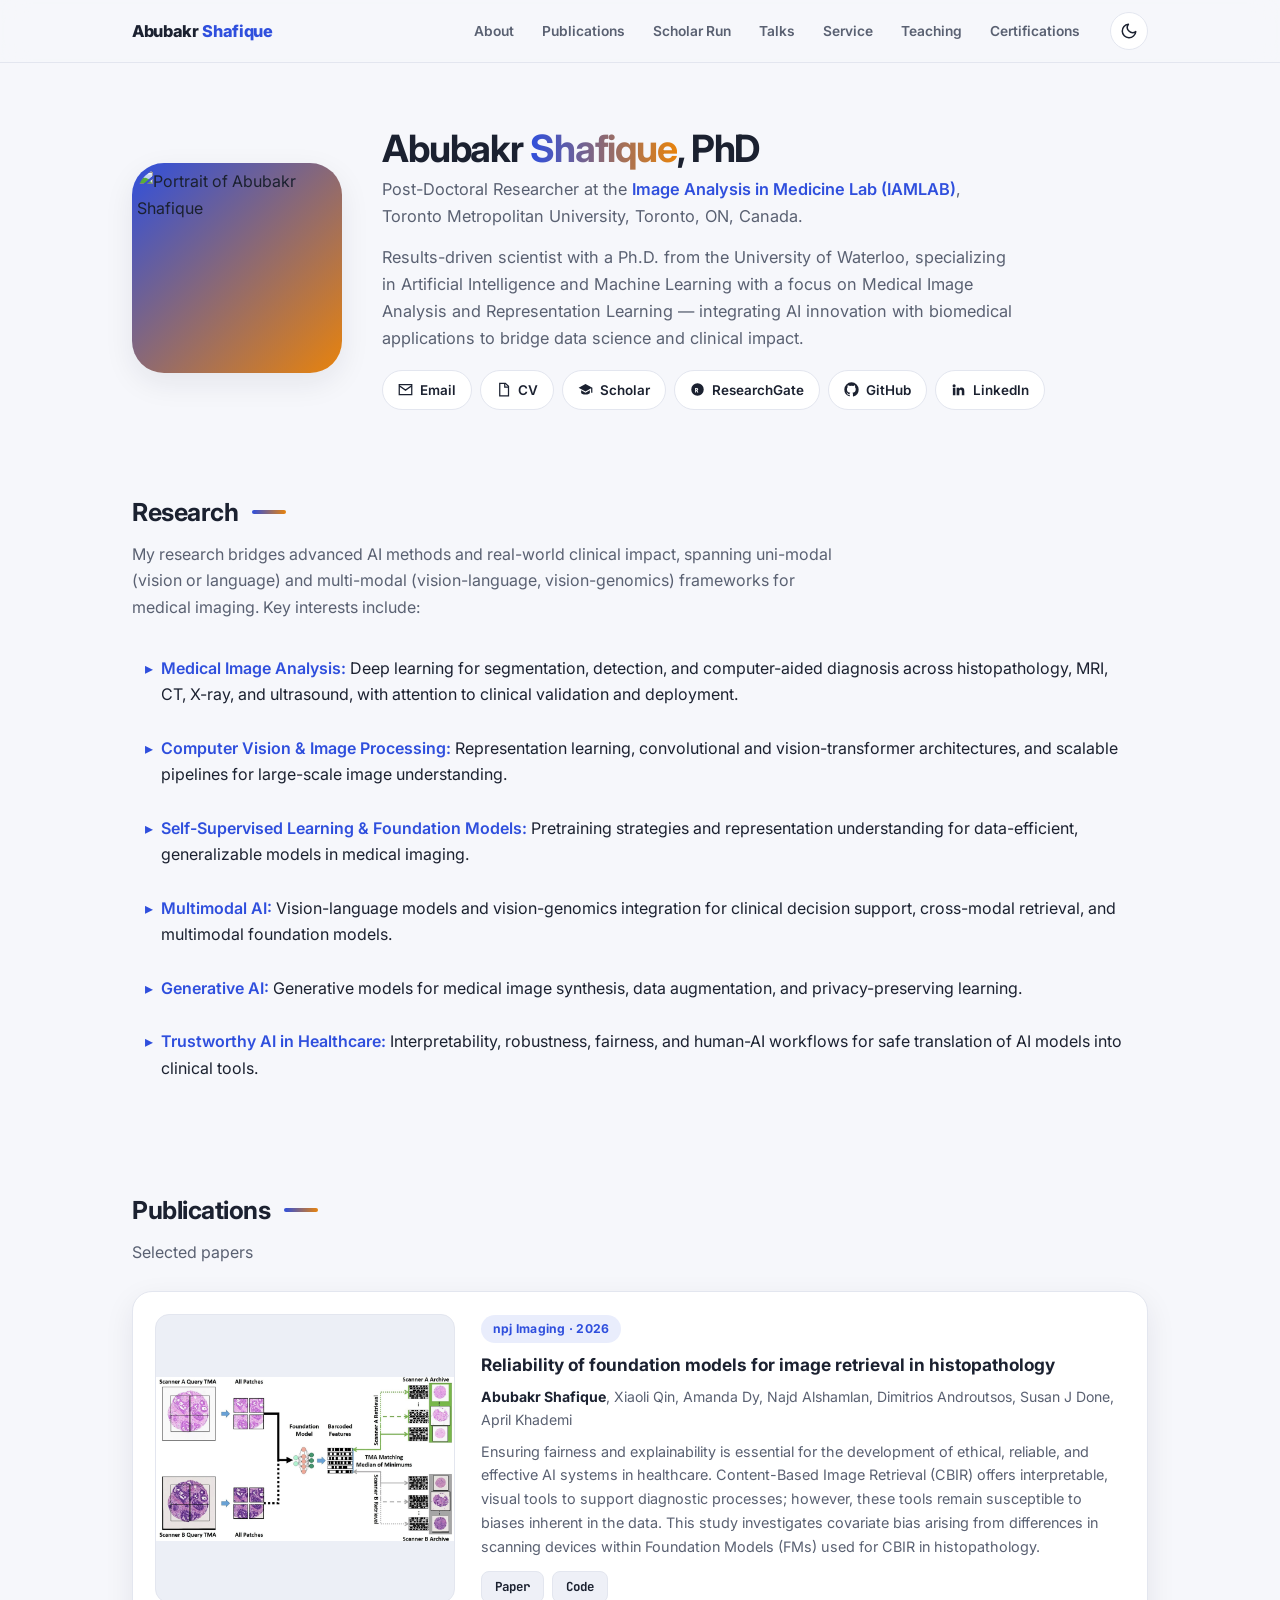
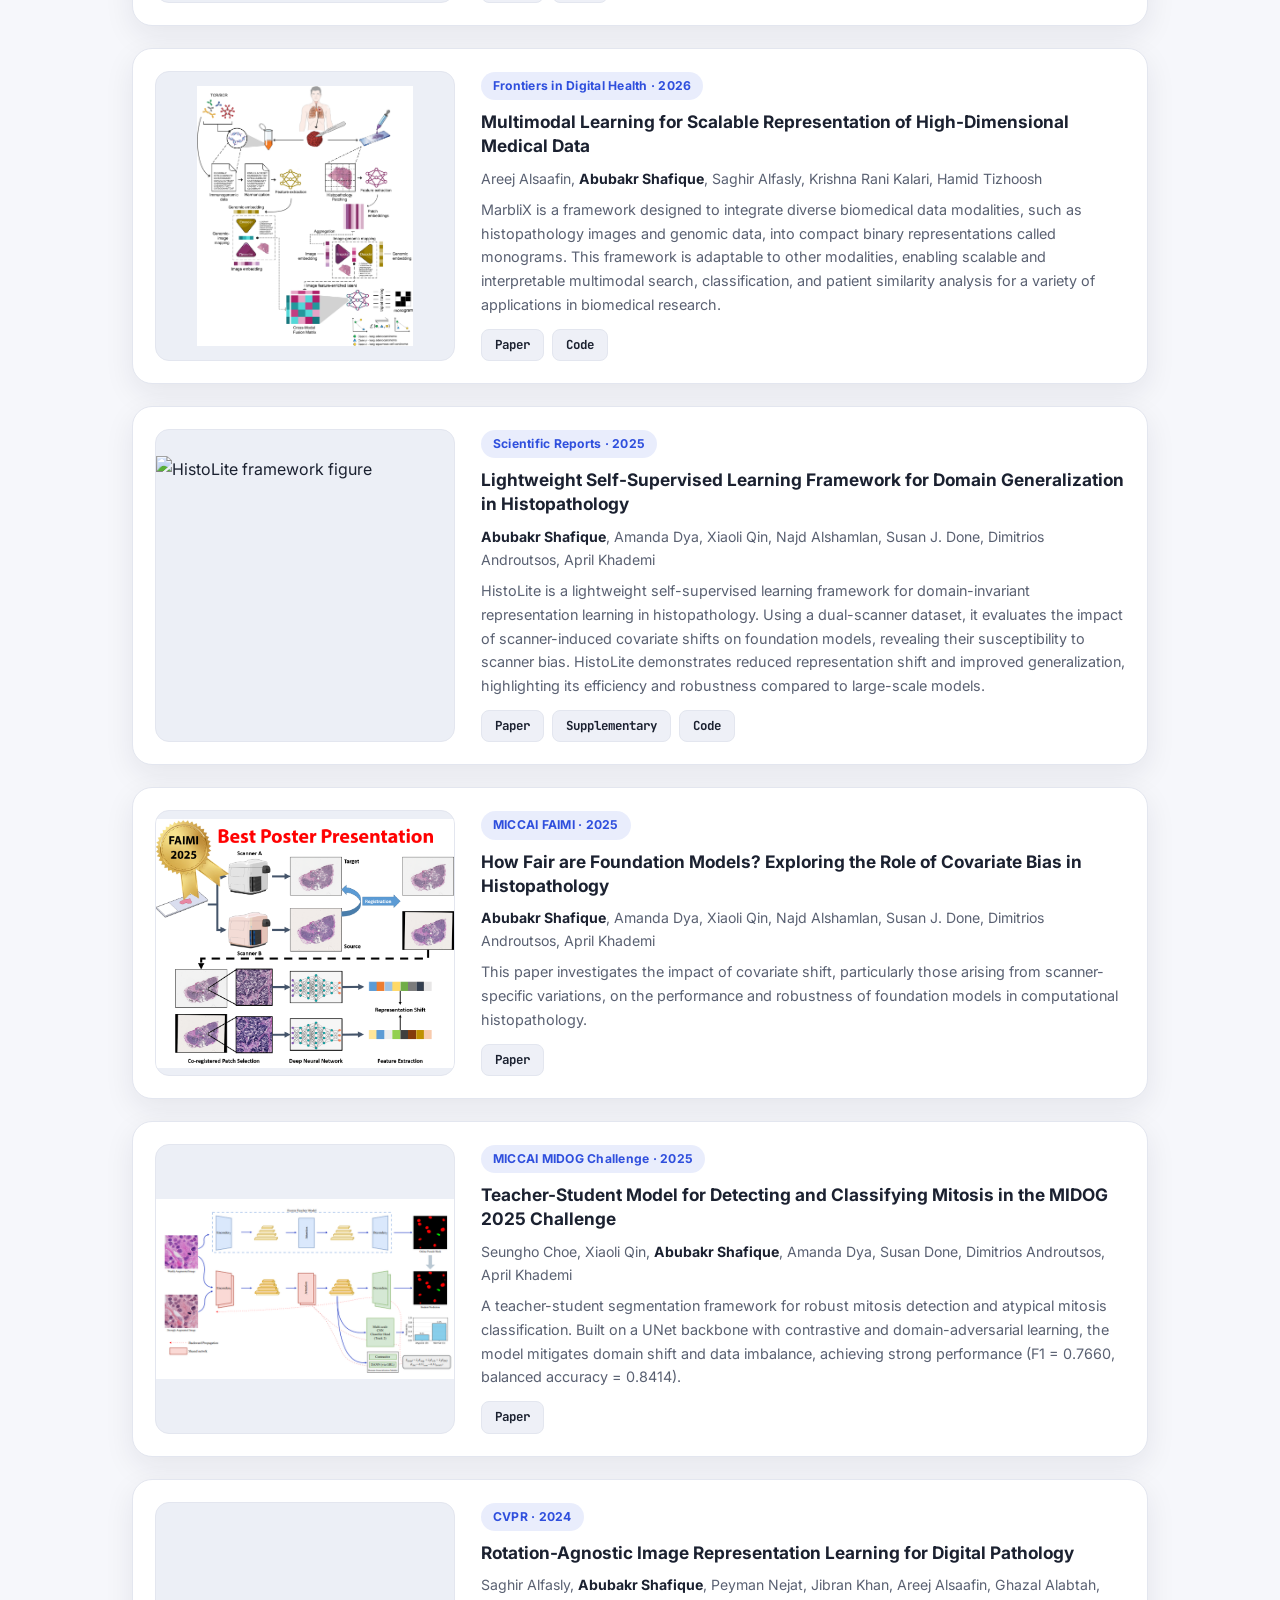
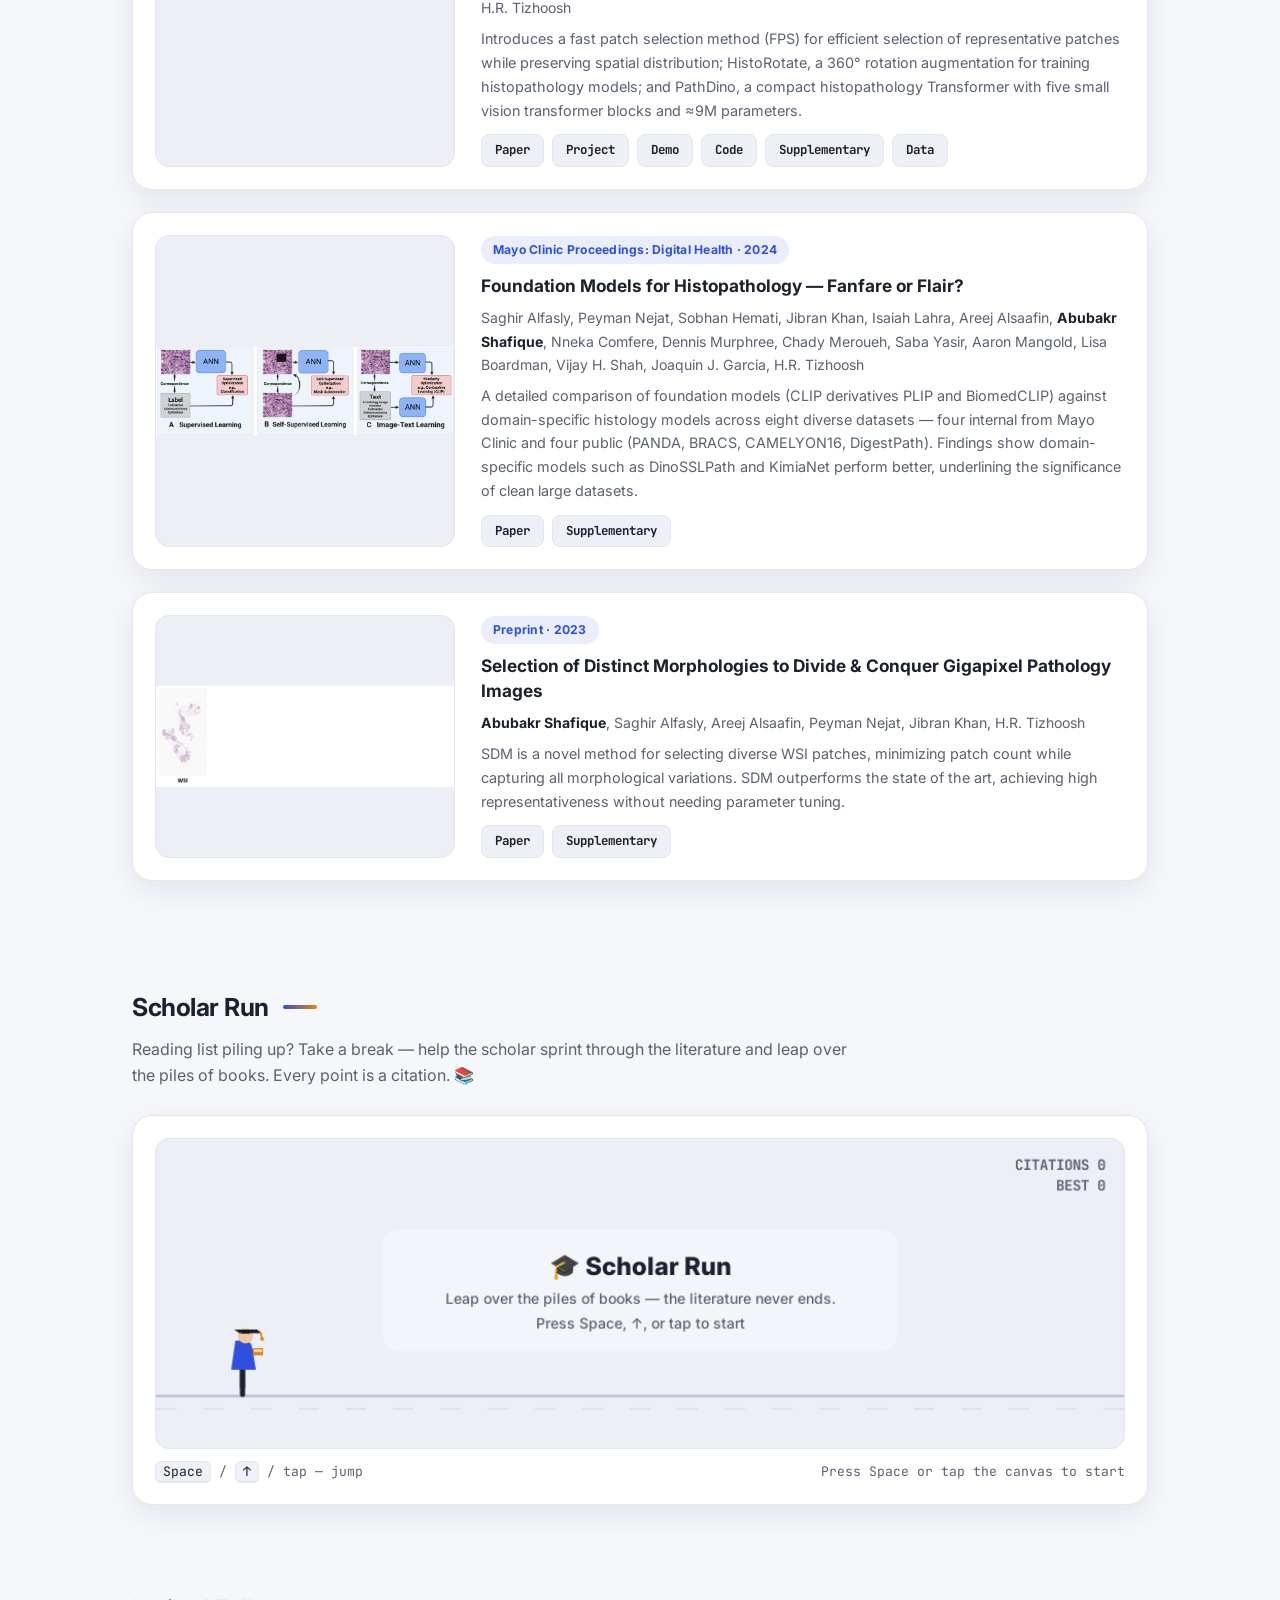
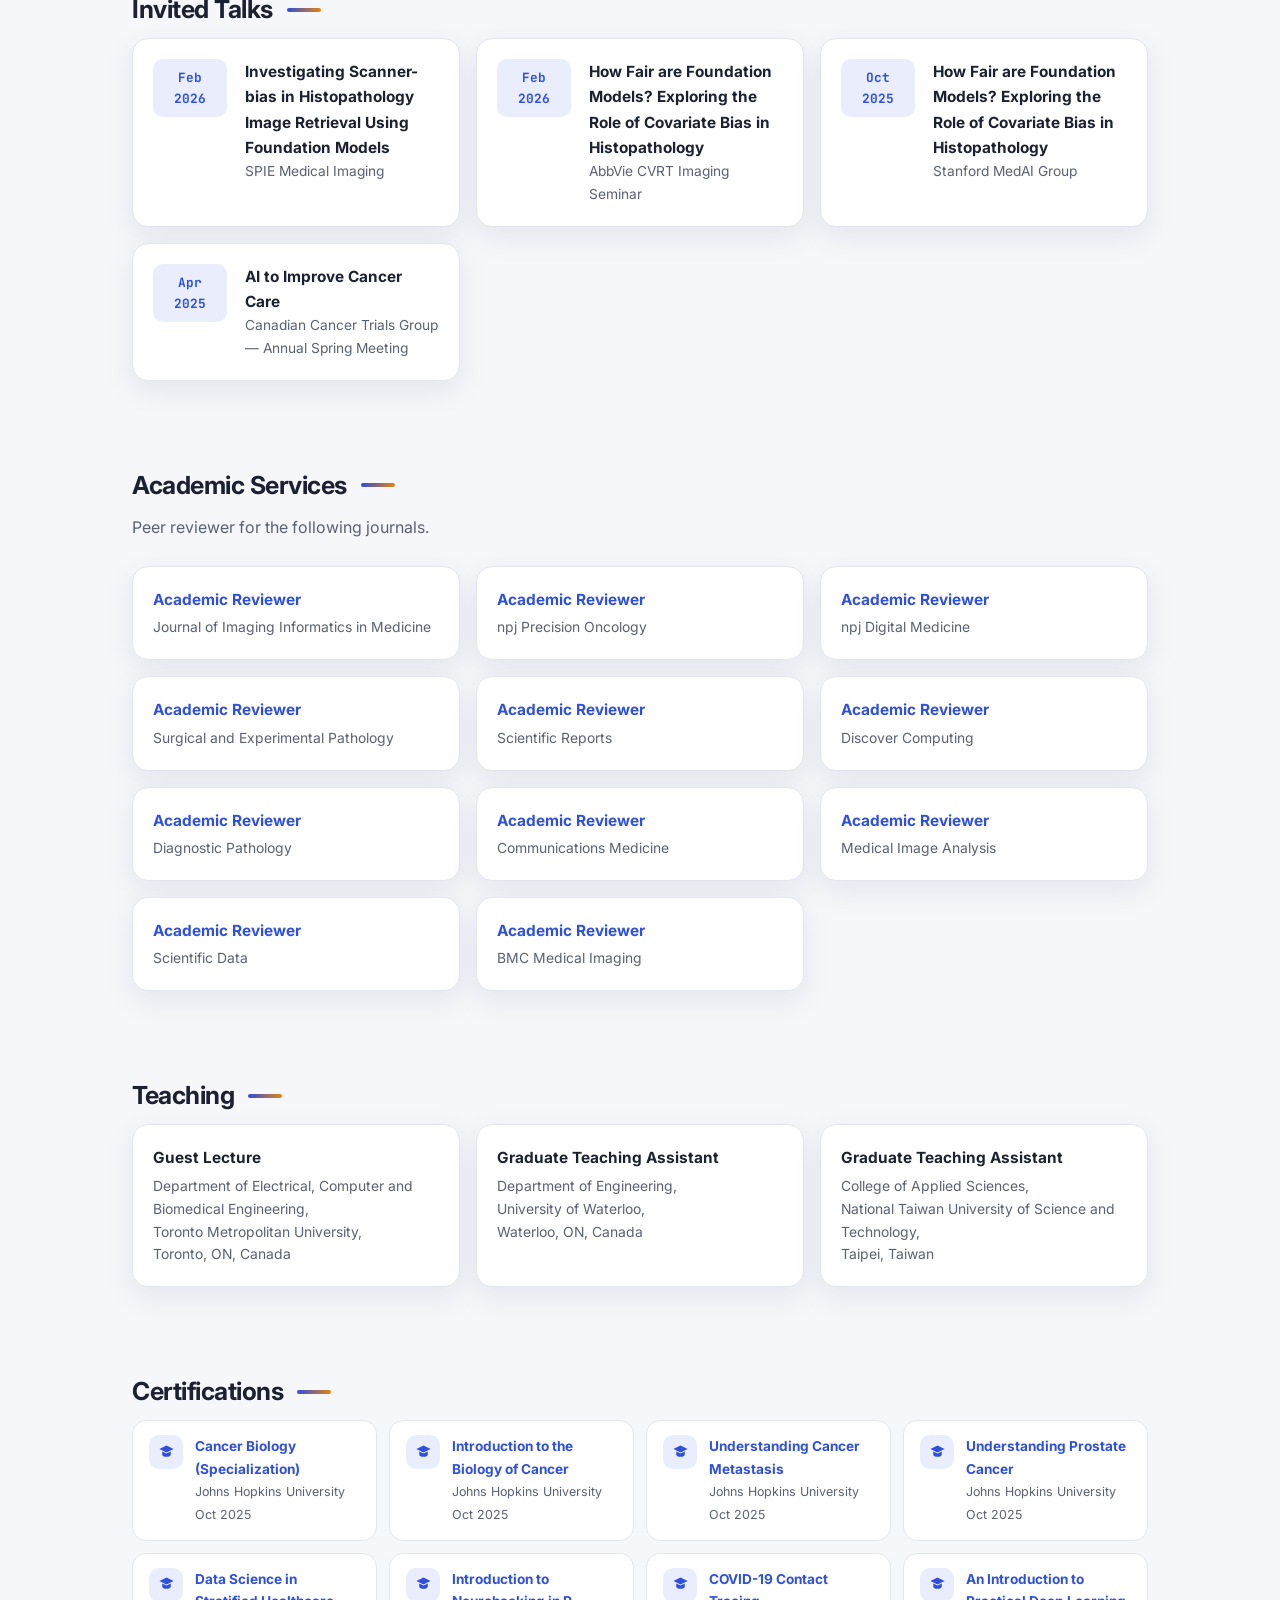
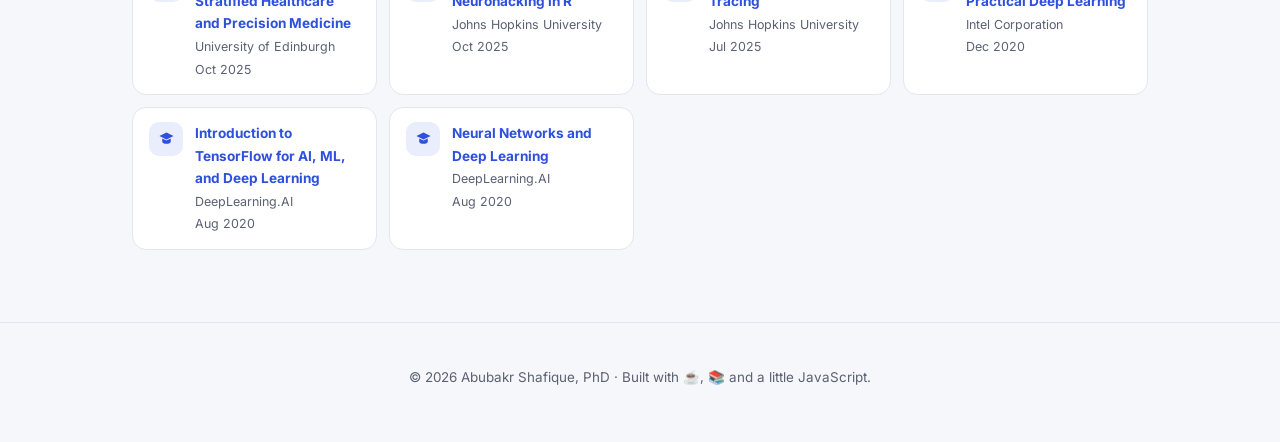
==== index.html @ 79335b3f "Update index.html" ====
<!DOCTYPE html>
<html lang="en" data-theme="light">
<head>
<meta charset="UTF-8">
<meta name="viewport" content="width=device-width, initial-scale=1">
<meta name="author" content="Abubakr Shafique">
<meta name="description" content="Abubakr Shafique, PhD — Post-Doctoral Researcher, Image Analysis in Medicine Lab (IAMLAB), Toronto Metropolitan University. AI/ML for medical image analysis and representation learning.">
<title>Abubakr Shafique, PhD</title>
<link rel="shortcut icon" href="images/favicon/favicon.ico" type="image/x-icon">
<link rel="preconnect" href="https://fonts.googleapis.com">
<link rel="preconnect" href="https://fonts.gstatic.com" crossorigin>
<link href="https://fonts.googleapis.com/css2?family=Inter:wght@400;500;600;700;800&family=JetBrains+Mono:wght@500;700&display=swap" rel="stylesheet">
<script>
/* Set theme before paint to avoid flash */
(function () {
  var saved = null;
  try { saved = localStorage.getItem('theme'); } catch (e) {}
  var theme = saved || (window.matchMedia && window.matchMedia('(prefers-color-scheme: dark)').matches ? 'dark' : 'light');
  document.documentElement.setAttribute('data-theme', theme);
})();
</script>
<style>
/* ============ Design tokens ============ */
:root {
  --bg: #f6f7fb;
  --surface: #ffffff;
  --surface-2: #eef0f7;
  --text: #1b2130;
  --muted: #5a6172;
  --accent: #2f4fdd;
  --accent-soft: rgba(47, 79, 221, 0.10);
  --accent-2: #e8830c;
  --border: #e3e6ef;
  --shadow: 0 10px 30px rgba(20, 28, 55, 0.08);
  --shadow-hover: 0 18px 44px rgba(20, 28, 55, 0.16);
  --media-bg: #eceff6;
  --nav-bg: rgba(246, 247, 251, 0.82);
  --code: #eef1f9;
}
[data-theme="dark"] {
  --bg: #0c0f16;
  --surface: #141927;
  --surface-2: #1b2133;
  --text: #e8ebf4;
  --muted: #98a1b6;
  --accent: #7ea0ff;
  --accent-soft: rgba(126, 160, 255, 0.14);
  --accent-2: #f5b83d;
  --border: #242c40;
  --shadow: 0 10px 30px rgba(0, 0, 0, 0.45);
  --shadow-hover: 0 18px 44px rgba(0, 0, 0, 0.6);
  --media-bg: #0f1420;
  --nav-bg: rgba(12, 15, 22, 0.82);
  --code: #1c2334;
}
* { box-sizing: border-box; }
html { scroll-behavior: smooth; }
body {
  margin: 0;
  font-family: 'Inter', -apple-system, BlinkMacSystemFont, 'Segoe UI', sans-serif;
  background: var(--bg);
  color: var(--text);
  line-height: 1.65;
  transition: background 0.35s ease, color 0.35s ease;
}
a { color: var(--accent); text-decoration: none; }
a:hover { color: var(--accent-2); }
img, video { max-width: 100%; }
::selection { background: var(--accent); color: #fff; }

.wrap { max-width: 1060px; margin: 0 auto; padding: 0 22px; }

/* ============ Research Bullet Points Hover Style ============ */
.research-bullets {
  list-style: none;
  padding: 0;
  margin-top: 1rem;
}

.research-bullets li {
  margin-bottom: 0.6rem;
  padding: 0.55rem 0.9rem 0.55rem 1.6rem;
  position: relative;
  border-radius: 8px;
  border-left: 3px solid transparent;
  transition: background 0.25s ease, transform 0.25s ease,
              border-color 0.25s ease, box-shadow 0.25s ease;
}

.research-bullets li::before {
  content: "▸";
  position: absolute;
  left: 0.6rem;
  color: var(--accent, #4a90d9);
  transition: transform 0.25s ease;
}

.research-bullets li:hover {
  background: rgba(74, 144, 217, 0.10);   /* accent tint — adjust to your theme */
  border-left-color: var(--accent, #4a90d9);
  transform: translateX(6px);
  box-shadow: 0 2px 10px rgba(0, 0, 0, 0.08);
  cursor: default;
}

.research-bullets li:hover::before {
  transform: scale(1.3);
}

.research-bullets .hl {
  font-weight: 600;
  color: var(--accent, #4a90d9);
}

/* ============ Navbar ============ */
nav {
  position: sticky; top: 0; z-index: 100;
  backdrop-filter: blur(14px); -webkit-backdrop-filter: blur(14px);
  background: var(--nav-bg);
  border-bottom: 1px solid var(--border);
}
.nav-inner {
  max-width: 1060px; margin: 0 auto; padding: 12px 22px;
  display: flex; align-items: center; gap: 18px;
}
.brand {
  font-weight: 800; font-size: 1.02rem; letter-spacing: -0.02em;
  color: var(--text); white-space: nowrap;
}
.brand span { color: var(--accent); }
.nav-links {
  display: flex; gap: 4px; margin-left: auto; align-items: center;
  overflow-x: auto; scrollbar-width: none;
}
.nav-links::-webkit-scrollbar { display: none; }
.nav-links a {
  color: var(--muted); font-size: 0.86rem; font-weight: 600;
  padding: 7px 12px; border-radius: 999px; white-space: nowrap;
  transition: color 0.2s, background 0.2s;
}
.nav-links a:hover { color: var(--text); background: var(--surface-2); }
#themeToggle {
  border: 1px solid var(--border); background: var(--surface);
  color: var(--text); width: 38px; height: 38px; border-radius: 50%;
  cursor: pointer; display: grid; place-items: center; flex: 0 0 auto;
  transition: transform 0.25s, border-color 0.25s, background 0.25s;
}
#themeToggle:hover { transform: rotate(18deg) scale(1.08); border-color: var(--accent); }
#themeToggle svg { width: 18px; height: 18px; }
[data-theme="light"] .icon-moon { display: block; }
[data-theme="light"] .icon-sun { display: none; }
[data-theme="dark"] .icon-moon { display: none; }
[data-theme="dark"] .icon-sun { display: block; }

/* ============ Hero ============ */
.hero {
  display: grid; grid-template-columns: 210px 1fr; gap: 40px;
  align-items: center; padding: 64px 0 40px;
}
.avatar-ring {
  width: 210px; height: 210px; border-radius: 32px; padding: 5px;
  background: linear-gradient(135deg, var(--accent), var(--accent-2));
  box-shadow: var(--shadow);
}
.avatar-ring img {
  width: 100%; height: 100%; object-fit: cover; border-radius: 27px; display: block;
}
.hero h1 {
  margin: 0 0 6px; font-size: 2.35rem; letter-spacing: -0.03em; line-height: 1.15;
}
.hero h1 .grad {
  background: linear-gradient(90deg, var(--accent), var(--accent-2));
  -webkit-background-clip: text; background-clip: text; color: transparent;
}
.tagline { color: var(--muted); font-size: 1.02rem; margin: 0 0 14px; max-width: 640px; }
.tagline a { font-weight: 600; }
.chips { display: flex; flex-wrap: wrap; gap: 8px; margin-top: 18px; }
.chip {
  display: inline-flex; align-items: center; gap: 7px;
  padding: 8px 15px; border-radius: 999px; font-size: 0.84rem; font-weight: 600;
  background: var(--surface); border: 1px solid var(--border); color: var(--text);
  transition: transform 0.2s, border-color 0.2s, box-shadow 0.2s;
}
.chip:hover { transform: translateY(-2px); border-color: var(--accent); box-shadow: var(--shadow); color: var(--accent); }
.chip svg { width: 15px; height: 15px; fill: currentColor; }

/* ============ Sections ============ */
section { padding: 42px 0; }
.sec-head { display: flex; align-items: baseline; gap: 14px; margin-bottom: 8px; }
.sec-head h2 { margin: 0; font-size: 1.55rem; letter-spacing: -0.02em; }
.sec-head .bar { width: 34px; height: 4px; border-radius: 4px; background: linear-gradient(90deg, var(--accent), var(--accent-2)); align-self: center; }
.sec-sub { color: var(--muted); margin: 0 0 26px; max-width: 720px; }

/* ============ Publication cards ============ */
.pub {
  display: grid; grid-template-columns: 300px 1fr; gap: 26px;
  background: var(--surface); border: 1px solid var(--border);
  border-radius: 20px; padding: 22px; margin-bottom: 22px;
  box-shadow: var(--shadow);
  transition: transform 0.25s, box-shadow 0.25s, border-color 0.25s;
}
.pub:hover { transform: translateY(-4px); box-shadow: var(--shadow-hover); border-color: var(--accent); }
.pub-media {
  background: var(--media-bg); border-radius: 14px; overflow: hidden;
  display: flex; align-items: center; justify-content: center; min-height: 210px;
  border: 1px solid var(--border);
}
.pub-media img, .pub-media video {
  width: 100%; height: 100%; max-height: 260px; object-fit: contain; display: block;
  transition: transform 0.4s ease;
}
.pub:hover .pub-media img, .pub:hover .pub-media video { transform: scale(1.04); }
.pub-body h3 { margin: 0 0 8px; font-size: 1.08rem; line-height: 1.4; }
.pub-body h3 a { color: var(--text); }
.pub-body h3 a:hover { color: var(--accent); }
.authors { color: var(--muted); font-size: 0.88rem; margin: 0 0 8px; }
.authors strong { color: var(--text); }
.venue {
  display: inline-block; font-size: 0.76rem; font-weight: 700; letter-spacing: 0.02em;
  padding: 4px 12px; border-radius: 999px; margin-bottom: 10px;
  background: var(--accent-soft); color: var(--accent);
}
.pub-desc { font-size: 0.9rem; color: var(--muted); margin: 0 0 12px; }
.pub-links { display: flex; flex-wrap: wrap; gap: 8px; }
.pub-links a {
  font-size: 0.78rem; font-weight: 700; padding: 5px 13px; border-radius: 8px;
  background: var(--surface-2); color: var(--text); border: 1px solid var(--border);
  font-family: 'JetBrains Mono', monospace;
  transition: background 0.2s, color 0.2s, border-color 0.2s;
}
.pub-links a:hover { background: var(--accent); border-color: var(--accent); color: #fff; }

/* ============ Game ============ */
.game-shell {
  background: var(--surface); border: 1px solid var(--border);
  border-radius: 20px; padding: 22px; box-shadow: var(--shadow);
}
.game-shell canvas {
  width: 100%; height: auto; display: block; border-radius: 14px;
  background: var(--media-bg); border: 1px solid var(--border);
  cursor: pointer; touch-action: manipulation;
}
.game-hint {
  display: flex; justify-content: space-between; flex-wrap: wrap; gap: 8px;
  color: var(--muted); font-size: 0.82rem; margin-top: 12px;
  font-family: 'JetBrains Mono', monospace;
}
.game-hint kbd {
  background: var(--code); border: 1px solid var(--border); border-bottom-width: 2px;
  border-radius: 6px; padding: 1px 7px; font-family: inherit; color: var(--text);
}

/* ============ Talks / Teaching / Service / Certs ============ */
.card-grid { display: grid; grid-template-columns: repeat(auto-fill, minmax(300px, 1fr)); gap: 16px; }
.card {
  background: var(--surface); border: 1px solid var(--border); border-radius: 16px;
  padding: 20px; box-shadow: var(--shadow);
  transition: transform 0.22s, box-shadow 0.22s, border-color 0.22s;
}
.card:hover { transform: translateY(-3px); box-shadow: var(--shadow-hover); border-color: var(--accent); }
.card .role { font-weight: 700; font-size: 0.96rem; margin-bottom: 4px; }
.card .where { color: var(--muted); font-size: 0.87rem; }
.card .when {
  display: inline-block; margin-top: 10px; font-size: 0.74rem; font-weight: 700;
  font-family: 'JetBrains Mono', monospace; color: var(--accent-2);
  background: var(--accent-soft); padding: 3px 10px; border-radius: 999px;
}
.card a.stretched { color: inherit; }
.card a.stretched:hover .role { color: var(--accent); }

.talk { display: flex; gap: 18px; align-items: flex-start; }
.talk .year {
  flex: 0 0 74px; text-align: center; font-family: 'JetBrains Mono', monospace;
  font-weight: 700; font-size: 0.8rem; color: var(--accent);
  background: var(--accent-soft); border-radius: 10px; padding: 8px 4px;
}
.talk .t-title { font-weight: 700; font-size: 0.96rem; }
.talk .t-venue { color: var(--muted); font-size: 0.86rem; }

.cert-grid { display: grid; grid-template-columns: repeat(auto-fill, minmax(240px, 1fr)); gap: 12px; }
.cert {
  display: flex; gap: 12px; align-items: flex-start;
  background: var(--surface); border: 1px solid var(--border); border-radius: 14px;
  padding: 14px 16px; font-size: 0.85rem;
  transition: transform 0.2s, border-color 0.2s;
}
.cert:hover { transform: translateY(-2px); border-color: var(--accent); }
.cert .badge-ico {
  flex: 0 0 34px; height: 34px; border-radius: 10px; display: grid; place-items: center;
  background: var(--accent-soft); color: var(--accent);
}
.cert .badge-ico svg { width: 17px; height: 17px; fill: currentColor; }
.cert .c-name { font-weight: 700; line-height: 1.35; }
.cert .c-org { color: var(--muted); font-size: 0.78rem; margin-top: 2px; }

/* ============ Reveal animation ============ */
.reveal { opacity: 0; transform: translateY(22px); transition: opacity 0.6s ease, transform 0.6s ease; }
.reveal.in { opacity: 1; transform: none; }
@media (prefers-reduced-motion: reduce) {
  .reveal { opacity: 1; transform: none; transition: none; }
  html { scroll-behavior: auto; }
}

/* ============ Footer ============ */
footer {
  border-top: 1px solid var(--border); margin-top: 30px;
  padding: 30px 0 40px; text-align: center; color: var(--muted); font-size: 0.84rem;
}

/* ============ Responsive ============ */
@media (max-width: 820px) {
  .hero { grid-template-columns: 1fr; text-align: center; gap: 24px; padding-top: 44px; }
  .avatar-ring { margin: 0 auto; width: 170px; height: 170px; }
  .chips { justify-content: center; }
  .tagline { margin-left: auto; margin-right: auto; }
  .pub { grid-template-columns: 1fr; }
  .pub-media { min-height: 180px; }
  .hero h1 { font-size: 1.9rem; }
}
</style>
</head>
<body>

<!-- ================= NAV ================= -->
<nav>
  <div class="nav-inner">
    <a class="brand" href="#top">Abubakr <span>Shafique</span></a>
    <div class="nav-links">
      <a href="#about">About</a>
      <a href="#publications">Publications</a>
      <a href="#game">Scholar&nbsp;Run</a>
      <a href="#talks">Talks</a>
      <a href="#service">Service</a>
      <a href="#teaching">Teaching</a>
      <a href="#certifications">Certifications</a>
    </div>
    <button id="themeToggle" aria-label="Toggle dark / light mode" title="Toggle theme">
      <svg class="icon-moon" viewBox="0 0 24 24" fill="none" stroke="currentColor" stroke-width="2" stroke-linecap="round" stroke-linejoin="round"><path d="M21 12.79A9 9 0 1 1 11.21 3 7 7 0 0 0 21 12.79z"/></svg>
      <svg class="icon-sun" viewBox="0 0 24 24" fill="none" stroke="currentColor" stroke-width="2" stroke-linecap="round" stroke-linejoin="round"><circle cx="12" cy="12" r="4"/><path d="M12 2v2M12 20v2M4.93 4.93l1.41 1.41M17.66 17.66l1.41 1.41M2 12h2M20 12h2M4.93 19.07l1.41-1.41M17.66 6.34l1.41-1.41"/></svg>
    </button>
  </div>
</nav>

<div class="wrap" id="top">

  <!-- ================= HERO / ABOUT ================= -->
  <section class="hero" id="about">
    <div class="avatar-ring">
      <img src="images/AB.jpg" alt="Portrait of Abubakr Shafique">
    </div>
    <div>
      <h1>Abubakr <span class="grad">Shafique</span>, PhD</h1>
      <p class="tagline">
        Post-Doctoral Researcher at the
        <a href="https://www.torontomu.ca/akhademi/">Image Analysis in Medicine Lab (IAMLAB)</a>,
        Toronto Metropolitan University, Toronto, ON, Canada.
      </p>
      <p class="tagline">
        Results-driven scientist with a Ph.D. from the University of Waterloo, specializing in
        Artificial Intelligence and Machine Learning with a focus on Medical Image Analysis and
        Representation Learning — integrating AI innovation with biomedical applications to bridge
        data science and clinical impact.
      </p>
      <div class="chips">
        <a class="chip" href="mailto:abubakr.shafique@gmail.com">
          <svg viewBox="0 0 24 24"><path d="M2 4h20v16H2z" fill="none" stroke="currentColor" stroke-width="2"/><path d="m2 6 10 7L22 6" fill="none" stroke="currentColor" stroke-width="2"/></svg>Email</a>
        <a class="chip" href="https://github.com/abubakr-shafique/abubakr-shafique.github.io/blob/master/data/Abubakr_Shafique-CV.pdf">
          <svg viewBox="0 0 24 24"><path d="M6 2h9l5 5v15H6z" fill="none" stroke="currentColor" stroke-width="2"/><path d="M14 2v6h6" fill="none" stroke="currentColor" stroke-width="2"/></svg>CV</a>
        <a class="chip" href="https://scholar.google.com/citations?hl=en&user=zlnaTcIAAAAJ&view_op=list_works&sortby=pubdate">
          <svg viewBox="0 0 24 24"><path d="M12 3 1 9l11 6 9-4.9V17h2V9z"/><path d="M5 13.2V17c0 1.7 3.1 3 7 3s7-1.3 7-3v-3.8l-7 3.8z"/></svg>Scholar</a>
        <a class="chip" href="https://www.researchgate.net/profile/Abubakr-Shafique?ev=hdr_xprf">
          <svg viewBox="0 0 24 24"><path d="M12 2a10 10 0 1 0 0 20 10 10 0 0 0 0-20zm-1.6 14.6H8.2V9.4h2.2c1.6 0 2.7.9 2.7 2.3 0 1-.5 1.7-1.3 2l1.6 2.9h-1.9l-1.4-2.7h-.5v2.7zm0-4h-.5v-2h.5c.7 0 1.1.4 1.1 1s-.4 1-1.1 1z"/></svg>ResearchGate</a>
        <a class="chip" href="https://github.com/abubakr-shafique">
          <svg viewBox="0 0 24 24"><path d="M12 .5A11.5 11.5 0 0 0 .5 12a11.5 11.5 0 0 0 7.9 10.9c.6.1.8-.2.8-.5v-2c-3.2.7-3.9-1.4-3.9-1.4-.5-1.3-1.3-1.7-1.3-1.7-1-.7.1-.7.1-.7 1.2.1 1.8 1.2 1.8 1.2 1 1.8 2.7 1.3 3.4 1 .1-.8.4-1.3.7-1.6-2.6-.3-5.3-1.3-5.3-5.7 0-1.3.4-2.3 1.2-3.1-.1-.3-.5-1.5.1-3.1 0 0 1-.3 3.2 1.2a11 11 0 0 1 5.8 0C16.5 4.9 17.5 5.2 17.5 5.2c.6 1.6.2 2.8.1 3.1.8.8 1.2 1.8 1.2 3.1 0 4.4-2.7 5.4-5.3 5.7.4.4.8 1.1.8 2.2v3.2c0 .3.2.6.8.5A11.5 11.5 0 0 0 23.5 12 11.5 11.5 0 0 0 12 .5z"/></svg>GitHub</a>
        <a class="chip" href="https://linkedin.com/in/abubakr-shafique-943560113">
          <svg viewBox="0 0 24 24"><path d="M4.98 3.5a2.5 2.5 0 1 1 0 5 2.5 2.5 0 0 1 0-5zM3 9h4v12H3zM9 9h3.8v1.7h.1c.5-1 1.8-2 3.7-2 4 0 4.7 2.6 4.7 6V21h-4v-5.5c0-1.3 0-3-1.9-3s-2.1 1.4-2.1 2.9V21H9z"/></svg>LinkedIn</a>
      </div>
    </div>
  </section>

  <!-- ================= RESEARCH ================= -->
  <section id="research" class="reveal">
    <div class="sec-head"><h2>Research</h2><span class="bar"></span></div>
    <p class="sec-sub">
      My research bridges advanced AI methods and real-world clinical impact, spanning
      uni-modal (vision or language) and multi-modal (vision-language, vision-genomics)
      frameworks for medical imaging. Key interests include:
    </p>
    <ul class="research-bullets">
      <li><span class="hl">Medical Image Analysis:</span> Deep learning for segmentation,
        detection, and computer-aided diagnosis across histopathology, MRI, CT, X-ray,
        and ultrasound, with attention to clinical validation and deployment.</li>
      <li><span class="hl">Computer Vision &amp; Image Processing:</span> Representation
        learning, convolutional and vision-transformer architectures, and scalable
        pipelines for large-scale image understanding.</li>
      <li><span class="hl">Self-Supervised Learning &amp; Foundation Models:</span>
        Pretraining strategies and representation understanding for data-efficient,
        generalizable models in medical imaging.</li>
      <li><span class="hl">Multimodal AI:</span> Vision-language models and
        vision-genomics integration for clinical decision support, cross-modal
        retrieval, and multimodal foundation models.</li>
      <li><span class="hl">Generative AI:</span> Generative models for medical image
        synthesis, data augmentation, and privacy-preserving learning.</li>
      <li><span class="hl">Trustworthy AI in Healthcare:</span> Interpretability,
        robustness, fairness, and human-AI workflows for safe translation of AI
        models into clinical tools.</li>
    </ul>
  </section>

  <!-- ================= PUBLICATIONS ================= -->
  <section id="publications">
    <div class="sec-head reveal"><h2>Publications</h2><span class="bar"></span></div>
    <!-- <p class="sec-sub reveal">Selected papers — hover a card to preview the figure or animation.</p> -->
    <p class="sec-sub reveal">Selected papers</p>

    <!-- CBIR Reliability -->
    <article class="pub reveal">
      <div class="pub-media"><img src="images/CBIR_Reliability.png" alt="CBIR Reliability framework figure" loading="lazy"></div>
      <div class="pub-body">
        <span class="venue">npj Imaging · 2026</span>
        <h3><a href="https://www.nature.com/articles/s44303-026-00174-7">Reliability of foundation models for image retrieval in histopathology</a></h3>
        <p class="authors"><strong>Abubakr Shafique</strong>, Xiaoli Qin, Amanda Dy, Najd Alshamlan, Dimitrios Androutsos, Susan J Done, April Khademi</p>
        <p class="pub-desc">Ensuring fairness and explainability is essential for the development of ethical, reliable, and effective AI systems in healthcare. Content-Based Image Retrieval (CBIR) offers interpretable, visual tools to support diagnostic processes; however, these tools remain susceptible to biases inherent in the data. This study investigates covariate bias arising from differences in scanning devices within Foundation Models (FMs) used for CBIR in histopathology.</p>
        <div class="pub-links">
          <a href="https://www.nature.com/articles/s44303-026-00174-7">Paper</a>
          <a href="https://github.com/IAMLAB-Ryerson/FM_reliability_CBIR">Code</a>
        </div>
      </div>
    </article>

      <!-- MarbliX -->
      <article class="pub reveal">
        <div class="pub-media"><img src="images/MarbliX.png" alt="MarbliX framework figure" loading="lazy"></div>
        <div class="pub-body">
          <span class="venue">Frontiers in Digital Health · 2026</span>
          <h3><a href="https://www.frontiersin.org/journals/digital-health/articles/10.3389/fdgth.2025.1709277/full">Multimodal Learning for Scalable Representation of High-Dimensional Medical Data</a></h3>
          <p class="authors">Areej Alsaafin, <strong>Abubakr Shafique</strong>, Saghir Alfasly, Krishna Rani Kalari, Hamid Tizhoosh</p>
          <p class="pub-desc">MarbliX is a framework designed to integrate diverse biomedical data modalities, such as histopathology images and genomic data, into compact binary representations called monograms. This framework is adaptable to other modalities, enabling scalable and interpretable multimodal search, classification, and patient similarity analysis for a variety of applications in biomedical research.</p>
          <div class="pub-links">
            <a href="https://www.frontiersin.org/journals/digital-health/articles/10.3389/fdgth.2025.1709277/full">Paper</a>
            <a href="https://github.com/KimiaLabMayo/Marblix">Code</a>
          </div>
        </div>
      </article>

    <!-- HistoLite -->
    <article class="pub reveal">
      <div class="pub-media"><img src="images/HistoLite.png" alt="HistoLite framework figure" loading="lazy"></div>
      <div class="pub-body">
        <span class="venue">Scientific Reports · 2025</span>
        <h3><a href="https://www.nature.com/articles/s41598-025-20411-0">Lightweight Self-Supervised Learning Framework for Domain Generalization in Histopathology</a></h3>
        <p class="authors"><strong>Abubakr Shafique</strong>, Amanda Dya, Xiaoli Qin, Najd Alshamlan, Susan J. Done, Dimitrios Androutsos, April Khademi</p>
        <p class="pub-desc">HistoLite is a lightweight self-supervised learning framework for domain-invariant representation learning in histopathology. Using a dual-scanner dataset, it evaluates the impact of scanner-induced covariate shifts on foundation models, revealing their susceptibility to scanner bias. HistoLite demonstrates reduced representation shift and improved generalization, highlighting its efficiency and robustness compared to large-scale models.</p>
        <div class="pub-links">
          <a href="https://www.nature.com/articles/s41598-025-20411-0">Paper</a>
          <a href="https://static-content.springer.com/esm/art%3A10.1038%2Fs41598-025-20411-0/MediaObjects/41598_2025_20411_MOESM1_ESM.pdf">Supplementary</a>
          <a href="https://github.com/IAMLAB-Ryerson/HistoLite">Code</a>
        </div>
      </div>
    </article>

    <!-- FAIMI -->
    <article class="pub reveal">
      <div class="pub-media"><img src="images/RepShift.png" alt="Representation shift figure" loading="lazy"></div>
      <div class="pub-body">
        <span class="venue">MICCAI FAIMI · 2025</span>
        <h3><a href="https://link.springer.com/chapter/10.1007/978-3-032-05870-6_4">How Fair are Foundation Models? Exploring the Role of Covariate Bias in Histopathology</a></h3>
        <p class="authors"><strong>Abubakr Shafique</strong>, Amanda Dya, Xiaoli Qin, Najd Alshamlan, Susan J. Done, Dimitrios Androutsos, April Khademi</p>
        <p class="pub-desc">This paper investigates the impact of covariate shift, particularly those arising from scanner-specific variations, on the performance and robustness of foundation models in computational histopathology.</p>
        <div class="pub-links">
          <a href="https://link.springer.com/chapter/10.1007/978-3-032-05870-6_4">Paper</a>
        </div>
      </div>
    </article>

    <!-- MIDOG -->
    <article class="pub reveal">
      <div class="pub-media"><img src="images/MiDOG2025.png" alt="MIDOG 2025 mitosis detection figure" loading="lazy"></div>
      <div class="pub-body">
        <span class="venue">MICCAI MIDOG Challenge · 2025</span>
        <h3><a href="https://arxiv.org/abs/2509.03614">Teacher-Student Model for Detecting and Classifying Mitosis in the MIDOG 2025 Challenge</a></h3>
        <p class="authors">Seungho Choe, Xiaoli Qin, <strong>Abubakr Shafique</strong>, Amanda Dya, Susan Done, Dimitrios Androutsos, April Khademi</p>
        <p class="pub-desc">A teacher-student segmentation framework for robust mitosis detection and atypical mitosis classification. Built on a UNet backbone with contrastive and domain-adversarial learning, the model mitigates domain shift and data imbalance, achieving strong performance (F1 = 0.7660, balanced accuracy = 0.8414).</p>
        <div class="pub-links">
          <a href="https://arxiv.org/abs/2509.03614">Paper</a>
        </div>
      </div>
    </article>

    <!-- PathDino -->
    <article class="pub reveal">
      <div class="pub-media">
        <video src="images/PathDino.mp4" autoplay muted loop playsinline></video>
      </div>
      <div class="pub-body">
        <span class="venue">CVPR · 2024</span>
        <h3><a href="https://openaccess.thecvf.com/content/CVPR2024/html/Alfasly_Rotation-Agnostic_Image_Representation_Learning_for_Digital_Pathology_CVPR_2024_paper.html">Rotation-Agnostic Image Representation Learning for Digital Pathology</a></h3>
        <p class="authors">Saghir Alfasly, <strong>Abubakr Shafique</strong>, Peyman Nejat, Jibran Khan, Areej Alsaafin, Ghazal Alabtah, H.R. Tizhoosh</p>
        <p class="pub-desc">Introduces a fast patch selection method (FPS) for efficient selection of representative patches while preserving spatial distribution; HistoRotate, a 360° rotation augmentation for training histopathology models; and PathDino, a compact histopathology Transformer with five small vision transformer blocks and ≈9M parameters.</p>
        <div class="pub-links">
          <a href="https://openaccess.thecvf.com/content/CVPR2024/html/Alfasly_Rotation-Agnostic_Image_Representation_Learning_for_Digital_Pathology_CVPR_2024_paper.html">Paper</a>
          <a href="https://kimialabmayo.github.io/PathDino-Page/">Project</a>
          <a href="https://huggingface.co/spaces/Saghir/PathDino">Demo</a>
          <a href="https://github.com/KimiaLabMayo/PathDino">Code</a>
          <a href="https://openaccess.thecvf.com/content/CVPR2024/supplemental/Alfasly_Rotation-Agnostic_Image_Representation_CVPR_2024_supplemental.pdf">Supplementary</a>
          <a href="https://portal.gdc.cancer.gov/repository?facetTab=files&filters=%7B%22op%22%3A%22and%22%2C%22content%22%3A%5B%7B%22op%22%3A%22in%22%2C%22content%22%3A%7B%22field%22%3A%22cases.project.program.name%22%2C%22value%22%3A%5B%22TCGA%22%5D%7D%7D%2C%7B%22op%22%3A%22in%22%2C%22content%22%3A%7B%22field%22%3A%22files.access%22%2C%22value%22%3A%5B%22open%22%5D%7D%7D%2C%7B%22op%22%3A%22in%22%2C%22content%22%3A%7B%22field%22%3A%22files.data_format%22%2C%22value%22%3A%5B%22svs%22%5D%7D%7D%2C%7B%22op%22%3A%22in%22%2C%22content%22%3A%7B%22field%22%3A%22files.experimental_strategy%22%2C%22value%22%3A%5B%22Diagnostic%20Slide%22%5D%7D%7D%5D%7D">Data</a>
        </div>
      </div>
    </article>

    <!-- Foundation Models -->
    <article class="pub reveal">
      <div class="pub-media"><img src="images/FM.jpg" alt="Foundation models comparison figure" loading="lazy"></div>
      <div class="pub-body">
        <span class="venue">Mayo Clinic Proceedings: Digital Health · 2024</span>
        <h3><a href="https://www.sciencedirect.com/science/article/pii/S2949761224000142">Foundation Models for Histopathology — Fanfare or Flair?</a></h3>
        <p class="authors">Saghir Alfasly, Peyman Nejat, Sobhan Hemati, Jibran Khan, Isaiah Lahra, Areej Alsaafin, <strong>Abubakr Shafique</strong>, Nneka Comfere, Dennis Murphree, Chady Meroueh, Saba Yasir, Aaron Mangold, Lisa Boardman, Vijay H. Shah, Joaquin J. Garcia, H.R. Tizhoosh</p>
        <p class="pub-desc">A detailed comparison of foundation models (CLIP derivatives PLIP and BiomedCLIP) against domain-specific histology models across eight diverse datasets — four internal from Mayo Clinic and four public (PANDA, BRACS, CAMELYON16, DigestPath). Findings show domain-specific models such as DinoSSLPath and KimiaNet perform better, underlining the significance of clean large datasets.</p>
        <div class="pub-links">
          <a href="https://www.sciencedirect.com/science/article/pii/S2949761224000142">Paper</a>
          <a href="https://ars.els-cdn.com/content/image/1-s2.0-S2949761224000142-mmc1.pdf">Supplementary</a>
        </div>
      </div>
    </article>

    <!-- SDM -->
    <article class="pub reveal">
      <div class="pub-media"><img src="images/SDM.gif" alt="SDM patch selection animation" loading="lazy"></div>
      <div class="pub-body">
        <span class="venue">Preprint · 2023</span>
        <h3><a href="https://arxiv.org/abs/2311.09902">Selection of Distinct Morphologies to Divide &amp; Conquer Gigapixel Pathology Images</a></h3>
        <p class="authors"><strong>Abubakr Shafique</strong>, Saghir Alfasly, Areej Alsaafin, Peyman Nejat, Jibran Khan, H.R. Tizhoosh</p>
        <p class="pub-desc">SDM is a novel method for selecting diverse WSI patches, minimizing patch count while capturing all morphological variations. SDM outperforms the state of the art, achieving high representativeness without needing parameter tuning.</p>
        <div class="pub-links">
          <a href="https://arxiv.org/abs/2311.09902">Paper</a>
          <a href="https://arxiv.org/pdf/2311.09902.pdf">Supplementary</a>
        </div>
      </div>
    </article>
  </section>

  <!-- ================= GAME ================= -->
  <section id="game">
    <div class="sec-head reveal"><h2>Scholar Run</h2><span class="bar"></span></div>
    <p class="sec-sub reveal">Reading list piling up? Take a break — help the scholar sprint through the literature and leap over the piles of books. Every point is a citation. 📚</p>
    <div class="game-shell reveal">
      <canvas id="runnerCanvas" width="940" height="300" aria-label="Scholar Run game: press space or tap to jump over book piles"></canvas>
      <div class="game-hint">
        <span><kbd>Space</kbd> / <kbd>↑</kbd> / tap — jump</span>
        <span id="gameStatus">Press Space or tap the canvas to start</span>
      </div>
    </div>
  </section>

  <!-- ================= INVITED TALKS ================= -->
  <section id="talks">
    <div class="sec-head reveal"><h2>Invited Talks</h2><span class="bar"></span></div>
    <div class="card-grid">
      <div class="card talk reveal">
        <div class="year">Feb<br>2026</div>
        <div>
          <a class="stretched" href="https://spie.org/medical-imaging/presentation/Investigating-scannerbias-in-histopathology-image-retrieval-using-foundation-models/13932-5">
            <div class="t-title">Investigating Scanner-bias in Histopathology Image Retrieval Using Foundation Models</div></a>
          <div class="t-venue">SPIE Medical Imaging</div>
        </div>
      </div>
      <div class="card talk reveal">
        <div class="year">Feb<br>2026</div>
        <div>
          <div class="t-title">How Fair are Foundation Models? Exploring the Role of Covariate Bias in Histopathology</div>
          <div class="t-venue">AbbVie CVRT Imaging Seminar</div>
        </div>
      </div>
      <div class="card talk reveal">
        <div class="year">Oct<br>2025</div>
        <div>
          <a class="stretched" href="https://www.youtube.com/watch?v=t2YN8WrqHlQ">
            <div class="t-title">How Fair are Foundation Models? Exploring the Role of Covariate Bias in Histopathology</div></a>
          <div class="t-venue">Stanford MedAI Group</div>
        </div>
      </div>
      <div class="card talk reveal">
        <div class="year">Apr<br>2025</div>
        <div>
          <div class="t-title">AI to Improve Cancer Care</div>
          <div class="t-venue">Canadian Cancer Trials Group — Annual Spring Meeting</div>
        </div>
      </div>
    </div>
  </section>

  <!-- ================= ACADEMIC SERVICES ================= -->
  <section id="service">
    <div class="sec-head reveal"><h2>Academic Services</h2><span class="bar"></span></div>
    <p class="sec-sub reveal">Peer reviewer for the following journals.</p>
    <div class="card-grid">
      <!-- <a class="card reveal" href="https://link.springer.com/journal/10278"><div class="role">Academic Reviewer</div><div class="where">Journal of Imaging Informatics in Medicine</div><span class="when">2025</span></a> -->
      <a class="card reveal" href="https://link.springer.com/journal/10278"><div class="role">Academic Reviewer</div><div class="where">Journal of Imaging Informatics in Medicine</div></a>
      <a class="card reveal" href="https://www.nature.com/npjprecisiononcology"><div class="role">Academic Reviewer</div><div class="where">npj Precision Oncology</div></a>
      <a class="card reveal" href="https://www.nature.com/npjdigitalmed"><div class="role">Academic Reviewer</div><div class="where">npj Digital Medicine</div></a>
      <a class="card reveal" href="https://link.springer.com/journal/42047"><div class="role">Academic Reviewer</div><div class="where">Surgical and Experimental Pathology</div></a>
      <a class="card reveal" href="https://www.nature.com/srep"><div class="role">Academic Reviewer</div><div class="where">Scientific Reports</div></a>
      <a class="card reveal" href="https://link.springer.com/journal/10791"><div class="role">Academic Reviewer</div><div class="where">Discover Computing</div></a>
      <a class="card reveal" href=""><div class="role">Academic Reviewer</div><div class="where">Diagnostic Pathology</div></a>
      <a class="card reveal" href=""><div class="role">Academic Reviewer</div><div class="where">Communications Medicine</div></a>
      <a class="card reveal" href=""><div class="role">Academic Reviewer</div><div class="where">Medical Image Analysis</div></a>
      <a class="card reveal" href=""><div class="role">Academic Reviewer</div><div class="where">Scientific Data</div></a>
      <a class="card reveal" href=""><div class="role">Academic Reviewer</div><div class="where">BMC Medical Imaging</div></a>
    </div>
  </section>

  <!-- ================= TEACHING ================= -->
  <section id="teaching">
    <div class="sec-head reveal"><h2>Teaching</h2><span class="bar"></span></div>
    <div class="card-grid">
      <div class="card reveal">
        <div class="role">Guest Lecture</div>
        <div class="where">Department of Electrical, Computer and Biomedical Engineering,<br>Toronto Metropolitan University,<br>Toronto, ON, Canada</div>
      </div>
      <div class="card reveal">
        <div class="role">Graduate Teaching Assistant</div>
        <div class="where">Department of Engineering,<br>University of Waterloo,<br>Waterloo, ON, Canada</div>
      </div>
      <div class="card reveal">
        <div class="role">Graduate Teaching Assistant</div>
        <div class="where">College of Applied Sciences,<br>National Taiwan University of Science and Technology,<br>Taipei, Taiwan</div>
      </div>
    </div>
  </section>

  <!-- ================= CERTIFICATIONS ================= -->
  <section id="certifications">
    <div class="sec-head reveal"><h2>Certifications</h2><span class="bar"></span></div>
    <div class="cert-grid">
      <a class="cert reveal" href="https://www.coursera.org/account/accomplishments/specialization/VR14XQN1IG7M">
        <span class="badge-ico"><svg viewBox="0 0 24 24"><path d="M12 2 2 7l10 5 10-5-10-5zm-6 8.5V15c0 1.7 2.7 3 6 3s6-1.3 6-3v-4.5l-6 3-6-3z"/></svg></span>
        <span><span class="c-name">Cancer Biology (Specialization)</span><span class="c-org"><br>Johns Hopkins University<br>Oct 2025</span></span></a>
      <a class="cert reveal" href="https://www.coursera.org/account/accomplishments/verify/9N2ZYWKPPDD9">
        <span class="badge-ico"><svg viewBox="0 0 24 24"><path d="M12 2 2 7l10 5 10-5-10-5zm-6 8.5V15c0 1.7 2.7 3 6 3s6-1.3 6-3v-4.5l-6 3-6-3z"/></svg></span>
        <span><span class="c-name">Introduction to the Biology of Cancer</span><span class="c-org"><br>Johns Hopkins University<br>Oct 2025</span></span></a>
      <a class="cert reveal" href="https://www.coursera.org/account/accomplishments/verify/TWQ9P72W3C5P">
        <span class="badge-ico"><svg viewBox="0 0 24 24"><path d="M12 2 2 7l10 5 10-5-10-5zm-6 8.5V15c0 1.7 2.7 3 6 3s6-1.3 6-3v-4.5l-6 3-6-3z"/></svg></span>
        <span><span class="c-name">Understanding Cancer Metastasis</span><span class="c-org"><br>Johns Hopkins University<br>Oct 2025</span></span></a>
      <a class="cert reveal" href="https://www.coursera.org/account/accomplishments/verify/JNP5BNJ5EEV7">
        <span class="badge-ico"><svg viewBox="0 0 24 24"><path d="M12 2 2 7l10 5 10-5-10-5zm-6 8.5V15c0 1.7 2.7 3 6 3s6-1.3 6-3v-4.5l-6 3-6-3z"/></svg></span>
        <span><span class="c-name">Understanding Prostate Cancer</span><span class="c-org"><br>Johns Hopkins University<br>Oct 2025</span></span></a>
      <a class="cert reveal" href="https://www.coursera.org/account/accomplishments/verify/4YE5HKV6YUIJ">
        <span class="badge-ico"><svg viewBox="0 0 24 24"><path d="M12 2 2 7l10 5 10-5-10-5zm-6 8.5V15c0 1.7 2.7 3 6 3s6-1.3 6-3v-4.5l-6 3-6-3z"/></svg></span>
        <span><span class="c-name">Data Science in Stratified Healthcare and Precision Medicine</span><span class="c-org"><br>University of Edinburgh<br>Oct 2025</span></span></a>
      <a class="cert reveal" href="https://www.coursera.org/account/accomplishments/verify/1XJUPYNJQNU6">
        <span class="badge-ico"><svg viewBox="0 0 24 24"><path d="M12 2 2 7l10 5 10-5-10-5zm-6 8.5V15c0 1.7 2.7 3 6 3s6-1.3 6-3v-4.5l-6 3-6-3z"/></svg></span>
        <span><span class="c-name">Introduction to Neurohacking in R</span><span class="c-org"><br>Johns Hopkins University<br>Oct 2025</span></span></a>
      <a class="cert reveal" href="https://www.coursera.org/account/accomplishments/verify/LP5N4UEXDD9Q">
        <span class="badge-ico"><svg viewBox="0 0 24 24"><path d="M12 2 2 7l10 5 10-5-10-5zm-6 8.5V15c0 1.7 2.7 3 6 3s6-1.3 6-3v-4.5l-6 3-6-3z"/></svg></span>
        <span><span class="c-name">COVID-19 Contact Tracing</span><span class="c-org"><br>Johns Hopkins University<br>Jul 2025</span></span></a>
      <a class="cert reveal" href="https://www.coursera.org/account/accomplishments/verify/QX6YWBQJB7LC">
        <span class="badge-ico"><svg viewBox="0 0 24 24"><path d="M12 2 2 7l10 5 10-5-10-5zm-6 8.5V15c0 1.7 2.7 3 6 3s6-1.3 6-3v-4.5l-6 3-6-3z"/></svg></span>
        <span><span class="c-name">An Introduction to Practical Deep Learning</span><span class="c-org"><br>Intel Corporation<br>Dec 2020</span></span></a>
      <a class="cert reveal" href="https://www.coursera.org/account/accomplishments/verify/D8CTL9YS76DE">
        <span class="badge-ico"><svg viewBox="0 0 24 24"><path d="M12 2 2 7l10 5 10-5-10-5zm-6 8.5V15c0 1.7 2.7 3 6 3s6-1.3 6-3v-4.5l-6 3-6-3z"/></svg></span>
        <span><span class="c-name">Introduction to TensorFlow for AI, ML, and Deep Learning</span><span class="c-org"><br>DeepLearning.AI<br>Aug 2020</span></span></a>
      <a class="cert reveal" href="https://www.coursera.org/account/accomplishments/verify/AUPWNCZHB7C8">
        <span class="badge-ico"><svg viewBox="0 0 24 24"><path d="M12 2 2 7l10 5 10-5-10-5zm-6 8.5V15c0 1.7 2.7 3 6 3s6-1.3 6-3v-4.5l-6 3-6-3z"/></svg></span>
        <span><span class="c-name">Neural Networks and Deep Learning</span><span class="c-org"><br>DeepLearning.AI<br>Aug 2020</span></span></a>
    </div>
  </section>

</div><!-- /wrap -->

<footer>
  <div class="wrap">
    <p>© 2026 Abubakr Shafique, PhD · Built with ☕, 📚 and a little JavaScript.</p>
  </div>
</footer>

<script>
/* ============================================================
   Theme toggle
============================================================ */
(function () {
  var btn = document.getElementById('themeToggle');
  btn.addEventListener('click', function () {
    var root = document.documentElement;
    var next = root.getAttribute('data-theme') === 'dark' ? 'light' : 'dark';
    root.setAttribute('data-theme', next);
    try { localStorage.setItem('theme', next); } catch (e) {}
  });
})();

/* ============================================================
   Reveal on scroll
============================================================ */
(function () {
  var els = document.querySelectorAll('.reveal');
  if (!('IntersectionObserver' in window)) {
    els.forEach(function (el) { el.classList.add('in'); });
    return;
  }
  var io = new IntersectionObserver(function (entries) {
    entries.forEach(function (e) {
      if (e.isIntersecting) { e.target.classList.add('in'); io.unobserve(e.target); }
    });
  }, { threshold: 0.07 });
  els.forEach(function (el) { io.observe(el); });
})();

/* ============================================================
   SCHOLAR RUN — a Chrome-dino-style runner with a scholar
   jumping over piles of books.
============================================================ */
(function () {
  var canvas = document.getElementById('runnerCanvas');
  if (!canvas) return;
  var ctx = canvas.getContext('2d');
  var statusEl = document.getElementById('gameStatus');

  var W = 940, H = 300;
  var dpr = Math.min(window.devicePixelRatio || 1, 2);
  canvas.width = W * dpr;
  canvas.height = H * dpr;
  ctx.scale(dpr, dpr);

  var GROUND = H - 52;
  var GRAVITY = 0.78;
  var JUMP_V = -14.2;

  var state = 'ready';           // 'ready' | 'playing' | 'over'
  var frame = 0;
  var speed = 6;
  var obstacles = [];
  var decor = [];
  var nextObstacleIn = 460;
  var high = 0;
  try { high = parseInt(localStorage.getItem('scholarRunHigh') || '0', 10) || 0; } catch (e) {}

  var player = { x: 84, y: GROUND, vy: 0, h: 62 };

  var BOOK_LIGHT = ['#c0392b', '#e67e22', '#16a085', '#2f4fdd', '#8e44ad', '#b03a2e'];
  var BOOK_DARK  = ['#f06548', '#f5b83d', '#4cc38a', '#7ea0ff', '#c084fc', '#ff8a65'];

  function palette() {
    var dark = document.documentElement.getAttribute('data-theme') === 'dark';
    return dark ? {
      text: '#e8ebf4', muted: '#98a1b6', ground: '#39415a', dash: '#2a3247',
      gown: '#7ea0ff', skin: '#f0c8a0', cap: '#0b0e15', tassel: '#f5b83d',
      pages: '#e8ebf4', books: BOOK_DARK, overlay: 'rgba(12,15,22,0.72)'
    } : {
      text: '#1b2130', muted: '#5a6172', ground: '#b9c1d6', dash: '#dde2ee',
      gown: '#2f4fdd', skin: '#f0c8a0', cap: '#171a22', tassel: '#e8830c',
      pages: '#ffffff', books: BOOK_LIGHT, overlay: 'rgba(246,247,251,0.78)'
    };
  }

  function roundRect(c, x, y, w, h, r) {
    c.beginPath();
    c.moveTo(x + r, y);
    c.arcTo(x + w, y, x + w, y + h, r);
    c.arcTo(x + w, y + h, x, y + h, r);
    c.arcTo(x, y + h, x, y, r);
    c.arcTo(x, y, x + w, y, r);
    c.closePath();
  }

  /* ---------- entities ---------- */
  function spawnObstacle() {
    var n = 2 + Math.floor(Math.random() * 3); // 2–4 books
    var books = [], total = 0, maxW = 0;
    var cols = palette().books;
    for (var i = 0; i < n; i++) {
      var h = 9 + Math.random() * 4;
      var w = 34 + Math.random() * 14;
      books.push({ w: w, h: h, color: cols[Math.floor(Math.random() * cols.length)] });
      total += h;
      if (w > maxW) maxW = w;
    }
    obstacles.push({ x: W + 60, books: books, h: total, w: maxW });
  }

  function spawnDecor() {
    decor.push({
      x: W + 40,
      y: 26 + Math.random() * 110,
      s: 0.55 + Math.random() * 0.7,
      spin: Math.random() * Math.PI * 2
    });
  }

  /* ---------- drawing ---------- */
  function drawScholar(c, x, y, f, airborne, col) {
    c.save();
    c.translate(x, y);
    c.lineCap = 'round';

    // legs (behind gown)
    var f1x, f1y, f2x, f2y;
    if (airborne) { f1x = 8; f1y = -9; f2x = -6; f2y = -5; }
    else {
      f1x = Math.sin(f * 0.32) * 9;
      f1y = -Math.max(0, Math.cos(f * 0.32)) * 7;
      f2x = Math.sin(f * 0.32 + Math.PI) * 9;
      f2y = -Math.max(0, Math.cos(f * 0.32 + Math.PI)) * 7;
    }
    c.strokeStyle = col.text;
    c.lineWidth = 5;
    c.beginPath(); c.moveTo(0, -26); c.lineTo(f1x, f1y); c.stroke();
    c.beginPath(); c.moveTo(0, -26); c.lineTo(f2x, f2y); c.stroke();

    // gown (flared academic robe)
    c.fillStyle = col.gown;
    c.beginPath();
    c.moveTo(-7, -52);
    c.quadraticCurveTo(7, -55, 9, -47);
    c.lineTo(13, -24);
    c.lineTo(-11, -24);
    c.closePath();
    c.fill();

    // arm + book in hand
    c.strokeStyle = col.gown;
    c.lineWidth = 4.5;
    c.beginPath(); c.moveTo(3, -45); c.lineTo(12, -40); c.stroke();
    c.fillStyle = col.tassel;
    c.fillRect(10, -45, 10, 7);
    c.fillStyle = col.pages;
    c.fillRect(11, -43.5, 8, 2);

    // head
    c.fillStyle = col.skin;
    c.beginPath(); c.arc(3, -57, 7.5, 0, Math.PI * 2); c.fill();

    // mortarboard cap
    c.fillStyle = col.cap;
    c.beginPath();
    c.moveTo(-8, -63); c.lineTo(14, -63); c.lineTo(19, -59.5); c.lineTo(-3, -59.5);
    c.closePath(); c.fill();
    c.fillRect(-1, -63, 8, 4);
    // tassel
    c.strokeStyle = col.tassel;
    c.lineWidth = 1.6;
    c.beginPath(); c.moveTo(17, -61); c.lineTo(19, -55); c.stroke();
    c.fillStyle = col.tassel;
    c.beginPath(); c.arc(19, -54, 1.9, 0, Math.PI * 2); c.fill();

    c.restore();
  }

  function drawPile(c, o, col) {
    var y = GROUND;
    for (var i = 0; i < o.books.length; i++) {
      var b = o.books[i];
      var off = (i % 2 === 0) ? -2.5 : 2.5;
      c.fillStyle = b.color;
      roundRect(c, o.x - b.w / 2 + off, y - b.h, b.w, b.h, 2.5);
      c.fill();
      c.fillStyle = col.pages;
      c.fillRect(o.x - b.w / 2 + off + 3, y - b.h + 2.5, b.w - 6, 2);
      y -= b.h;
    }
    // bookmark ribbon on top book
    c.fillStyle = col.tassel;
    c.fillRect(o.x + 4, y, 3, 6);
  }

  function drawCapDecor(c, d, col) {
    c.save();
    c.translate(d.x, d.y);
    c.rotate(Math.sin(d.spin + d.x * 0.008) * 0.35);
    c.scale(d.s, d.s);
    c.globalAlpha = 0.45;
    c.fillStyle = col.dash;
    c.beginPath();
    c.moveTo(0, -7); c.lineTo(15, 0); c.lineTo(0, 7); c.lineTo(-15, 0);
    c.closePath(); c.fill();
    c.fillRect(-5, 0, 10, 6);
    c.restore();
  }

  function drawText(c, col) {
    var score = Math.floor(frame / 5);
    c.fillStyle = col.muted;
    c.font = '700 14px "JetBrains Mono", monospace';
    c.textAlign = 'right';
    c.fillText('CITATIONS ' + score, W - 18, 30);
    c.fillText('BEST ' + Math.max(high, score), W - 18, 50);
    c.textAlign = 'left';

    if (state !== 'playing') {
      c.fillStyle = col.overlay;
      roundRect(c, W / 2 - 250, H / 2 - 62, 500, 118, 16);
      c.fill();
      c.fillStyle = col.text;
      c.textAlign = 'center';
      if (state === 'ready') {
        c.font = '800 24px Inter, sans-serif';
        c.fillText('🎓 Scholar Run', W / 2, H / 2 - 18);
        c.font = '500 14px Inter, sans-serif';
        c.fillStyle = col.muted;
        c.fillText('Leap over the piles of books — the literature never ends.', W / 2, H / 2 + 10);
        c.fillText('Press Space, ↑, or tap to start', W / 2, H / 2 + 34);
      } else {
        c.font = '800 24px Inter, sans-serif';
        c.fillText('📚 Buried under the literature!', W / 2, H / 2 - 18);
        c.font = '500 14px Inter, sans-serif';
        c.fillStyle = col.muted;
        c.fillText('Citations: ' + score + '  ·  Best: ' + high, W / 2, H / 2 + 10);
        c.fillText('Press Space or tap to run again', W / 2, H / 2 + 34);
      }
      c.textAlign = 'left';
    }
  }

  function draw() {
    var col = palette();
    ctx.clearRect(0, 0, W, H);

    // floating graduation caps
    for (var i = 0; i < decor.length; i++) drawCapDecor(ctx, decor[i], col);

    // ground
    ctx.strokeStyle = col.ground;
    ctx.lineWidth = 2.5;
    ctx.beginPath(); ctx.moveTo(0, GROUND + 1.5); ctx.lineTo(W, GROUND + 1.5); ctx.stroke();
    // dashes scrolling on ground
    ctx.strokeStyle = col.dash;
    ctx.lineWidth = 2;
    var off = (frame * speed * 0.5) % 46;
    for (var gx = -off; gx < W; gx += 46) {
      ctx.beginPath(); ctx.moveTo(gx, GROUND + 14); ctx.lineTo(gx + 20, GROUND + 14); ctx.stroke();
    }

    for (var j = 0; j < obstacles.length; j++) drawPile(ctx, obstacles[j], col);

    var airborne = player.y < GROUND - 0.5;
    drawScholar(ctx, player.x, player.y, frame, airborne, col);

    drawText(ctx, col);
  }

  /* ---------- update ---------- */
  function update() {
    frame++;
    speed = 6 + Math.min(9, frame / 480);

    player.vy += GRAVITY;
    player.y += player.vy;
    if (player.y >= GROUND) { player.y = GROUND; player.vy = 0; }

    nextObstacleIn -= speed;
    if (nextObstacleIn <= 0) {
      spawnObstacle();
      nextObstacleIn = 300 + Math.random() * 380 + speed * 20;
    }
    for (var i = 0; i < obstacles.length; i++) obstacles[i].x -= speed;
    obstacles = obstacles.filter(function (o) { return o.x > -90; });

    if (frame % 80 === 0) spawnDecor();
    for (var k = 0; k < decor.length; k++) decor[k].x -= speed * 0.22;
    decor = decor.filter(function (d) { return d.x > -60; });

    // collision (slightly forgiving hitbox)
    var px1 = player.x - 10, px2 = player.x + 12;
    var feet = player.y;
    for (var m = 0; m < obstacles.length; m++) {
      var o = obstacles[m];
      var ox1 = o.x - o.w / 2 + 5, ox2 = o.x + o.w / 2 - 5;
      var top = GROUND - o.h;
      if (px1 < ox2 && px2 > ox1 && feet > top + 4) {
        state = 'over';
        var score = Math.floor(frame / 5);
        if (score > high) {
          high = score;
          try { localStorage.setItem('scholarRunHigh', String(high)); } catch (e) {}
        }
        if (statusEl) statusEl.textContent = 'Game over — ' + score + ' citations. Space / tap to retry.';
        break;
      }
    }
  }

  function loop() {
    if (state === 'playing') {
      update();
      if (statusEl && frame % 30 === 0) {
        statusEl.textContent = 'Running… ' + Math.floor(frame / 5) + ' citations';
      }
    }
    draw();
    requestAnimationFrame(loop);
  }

  /* ---------- input ---------- */
  function reset() {
    frame = 0; speed = 6;
    obstacles = []; decor = [];
    nextObstacleIn = 460;
    player.y = GROUND; player.vy = 0;
  }

  function press() {
    if (state !== 'playing') {
      reset();
      state = 'playing';
      if (statusEl) statusEl.textContent = 'Running…';
      player.vy = JUMP_V;
      return;
    }
    if (player.y >= GROUND - 0.5) player.vy = JUMP_V;
  }

  window.addEventListener('keydown', function (e) {
    if (e.code === 'Space' || e.code === 'ArrowUp' || e.code === 'KeyW') {
      var r = canvas.getBoundingClientRect();
      if (r.bottom > 0 && r.top < window.innerHeight) {
        e.preventDefault();
        press();
      }
    }
  });
  canvas.addEventListener('pointerdown', function (e) {
    e.preventDefault();
    press();
  });

  loop();
})();
</script>
</body>
</html>
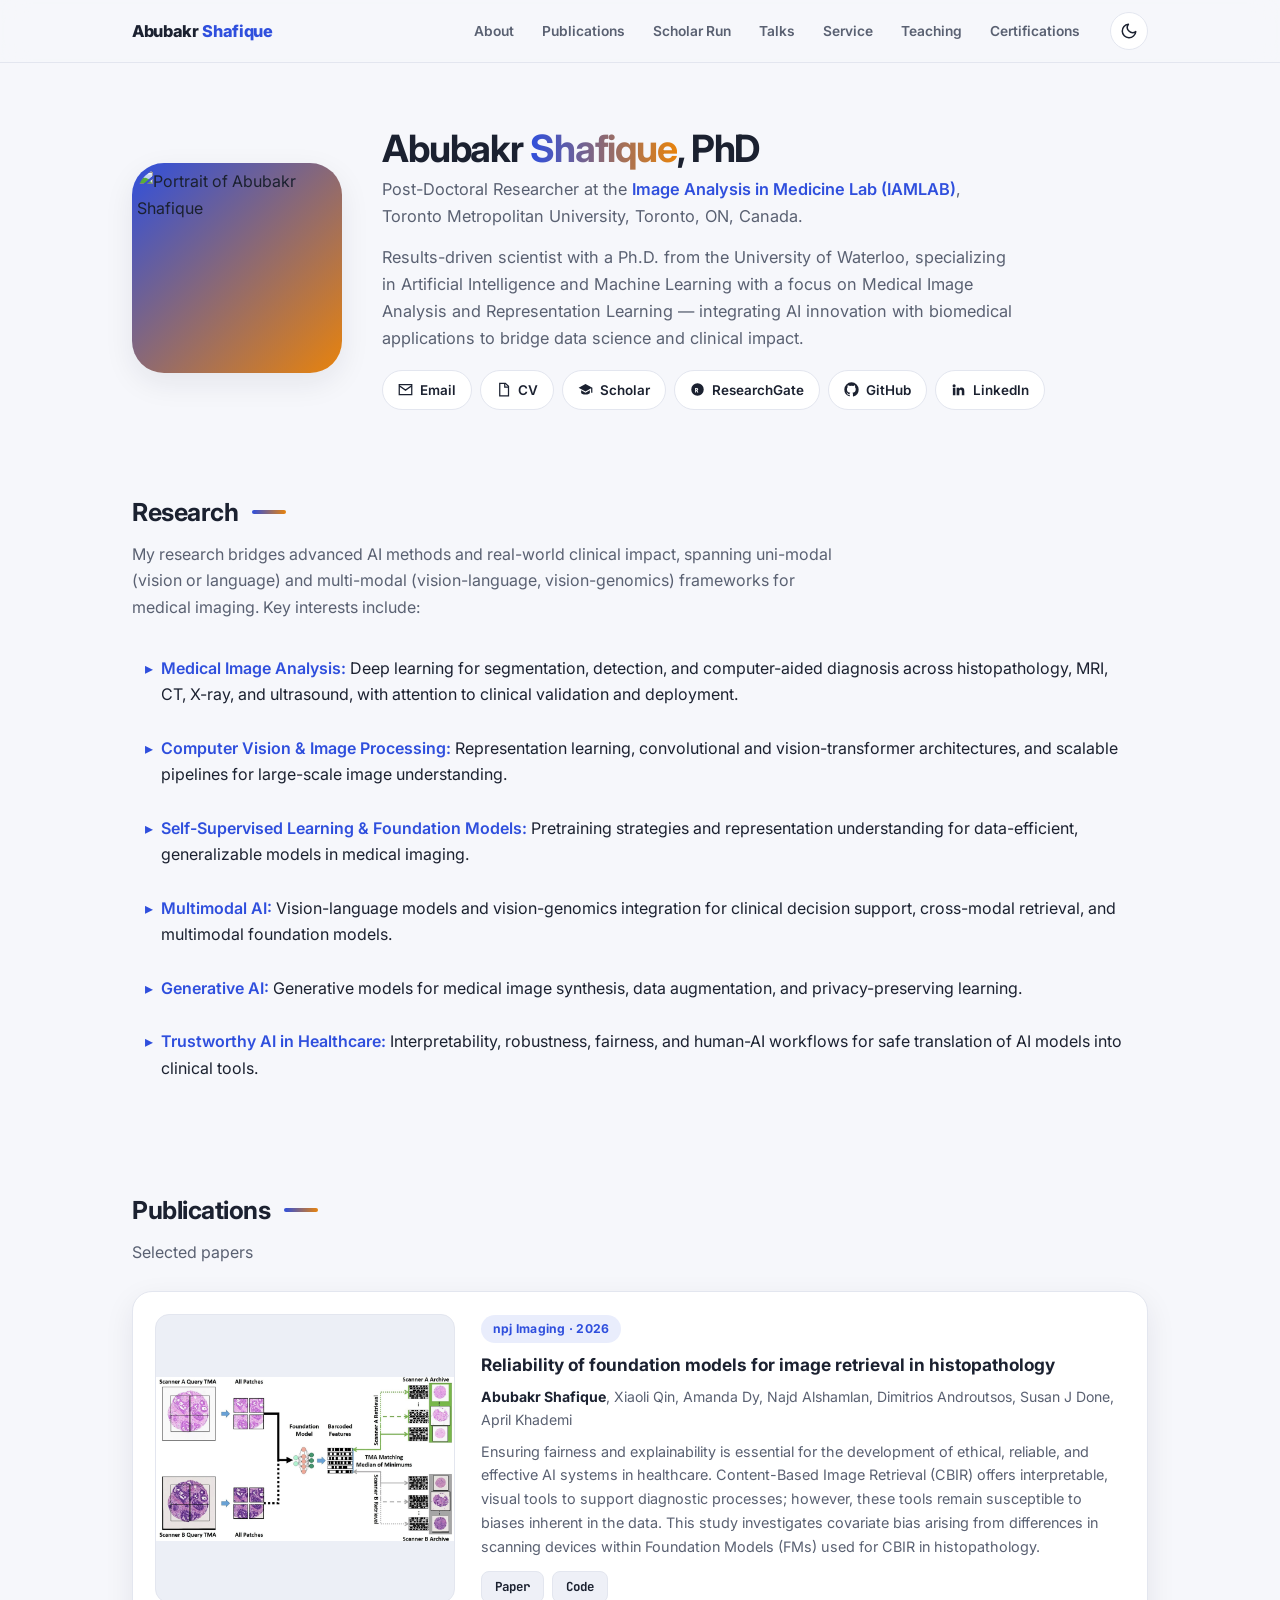
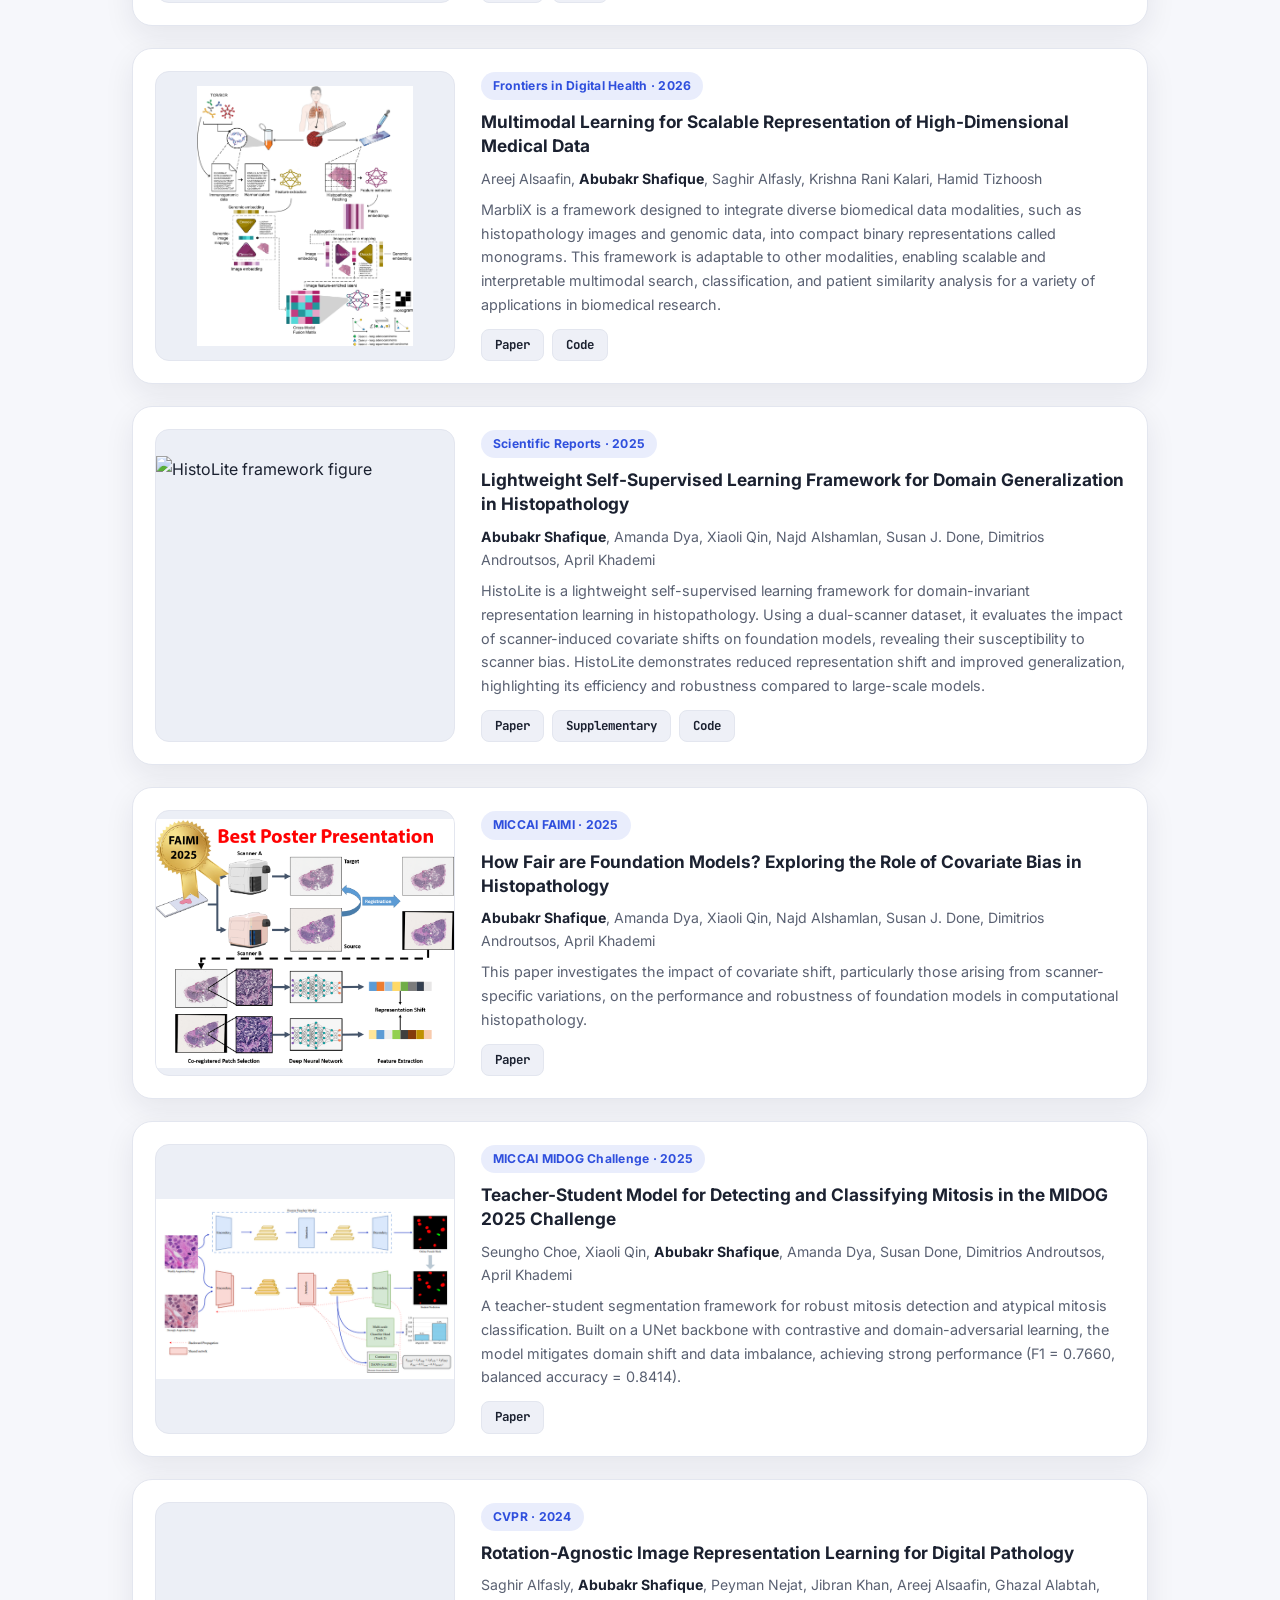
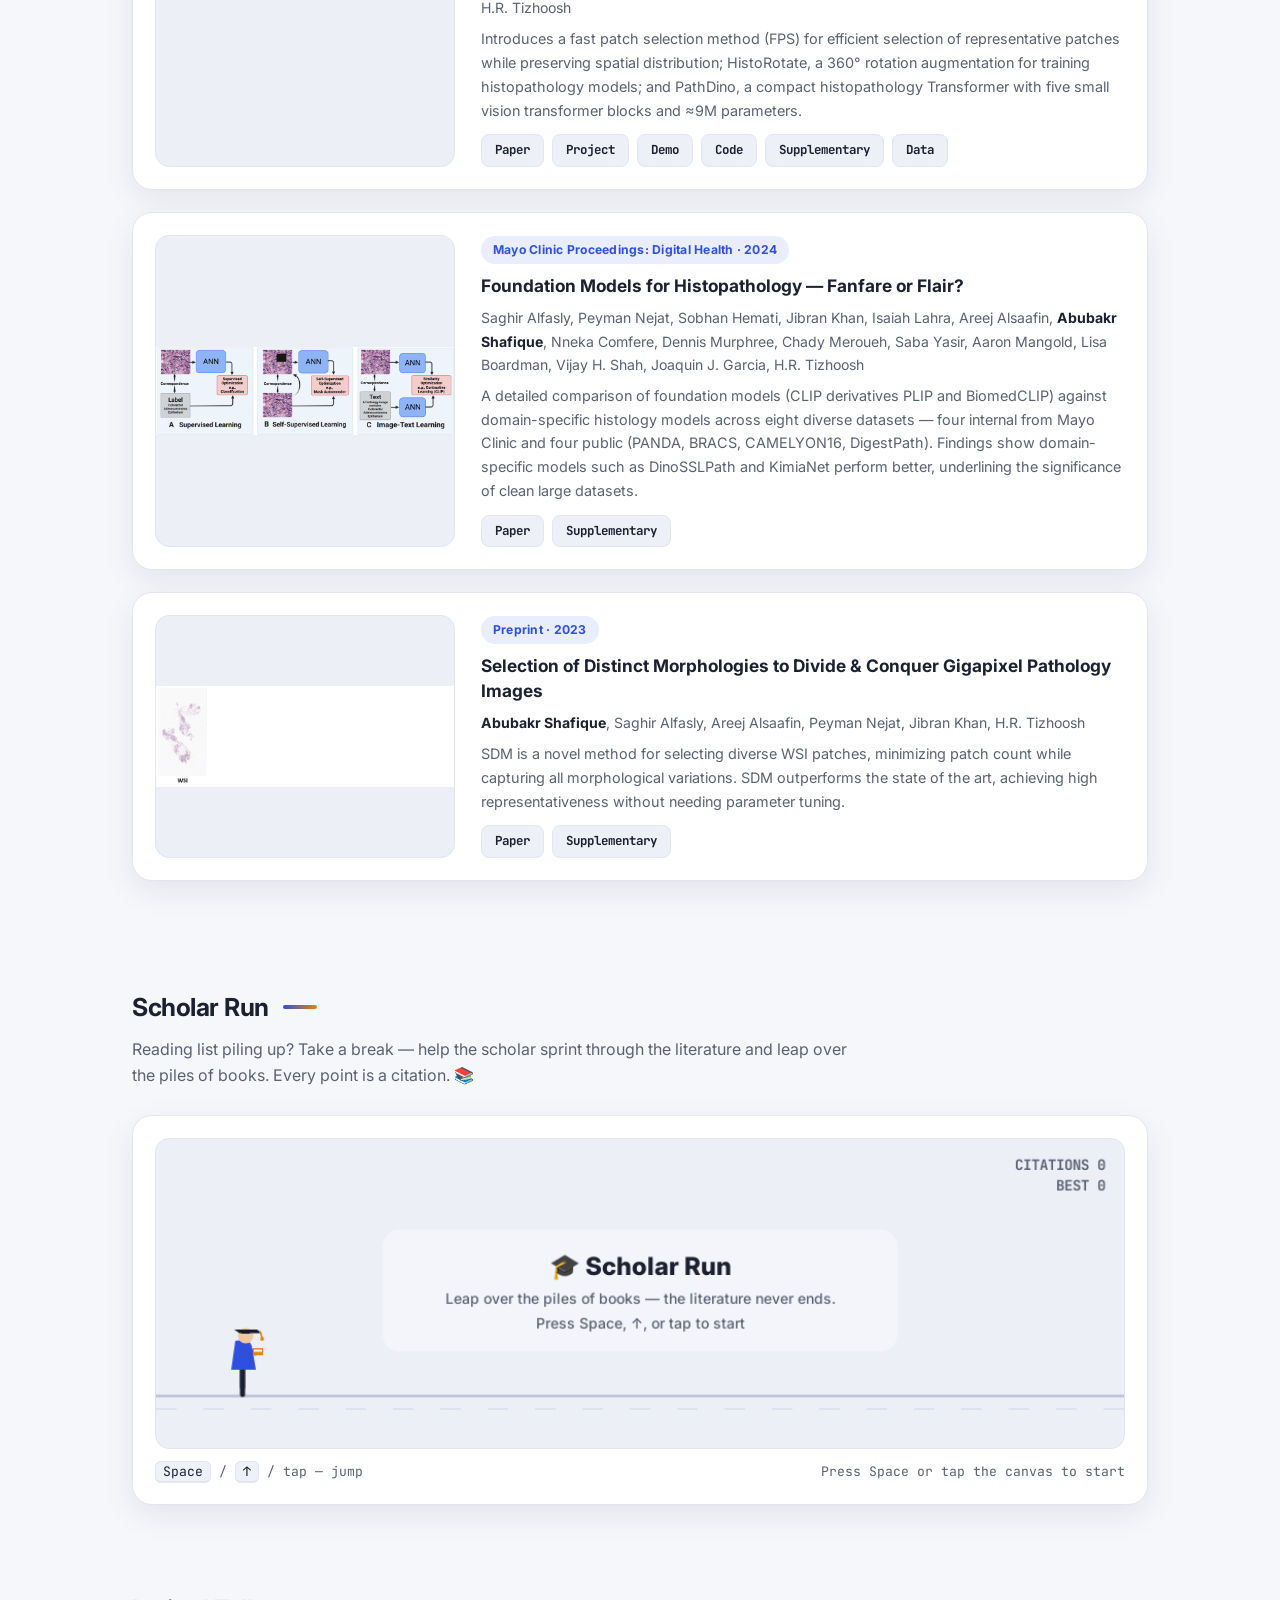
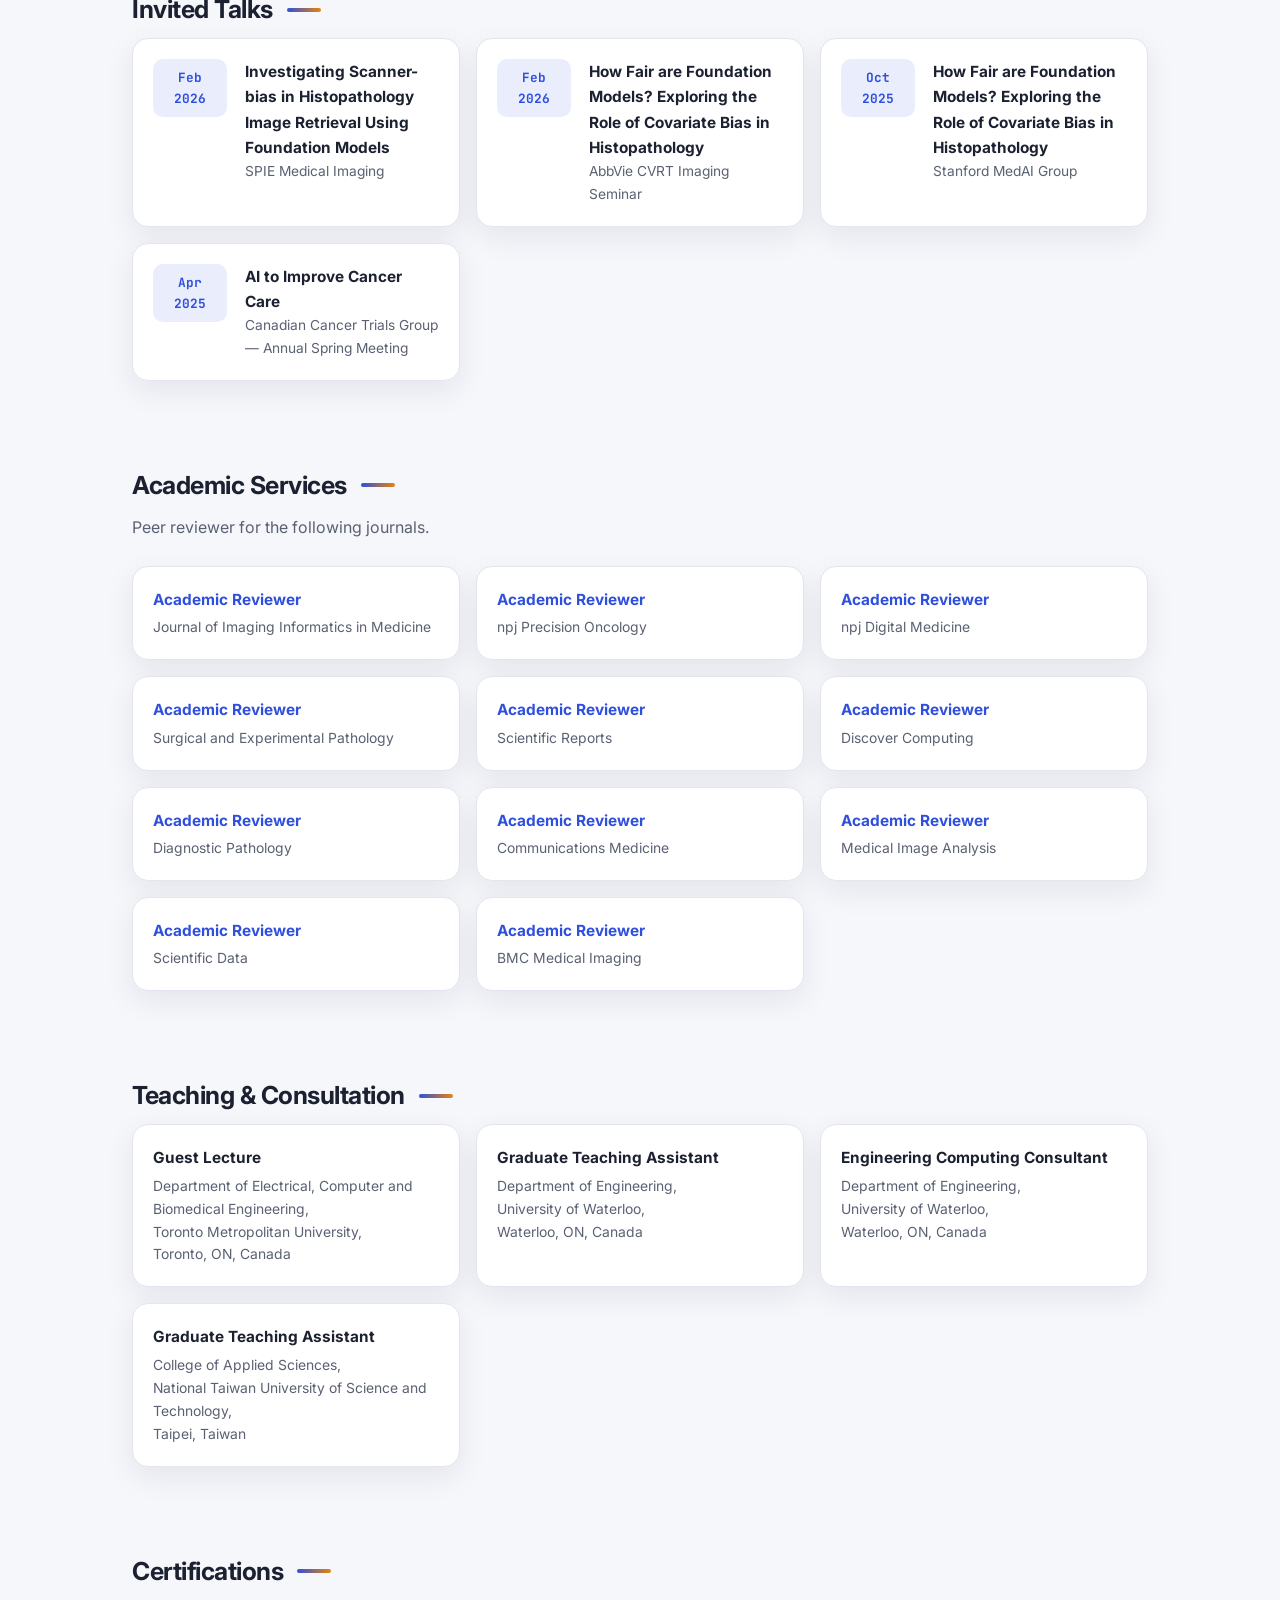
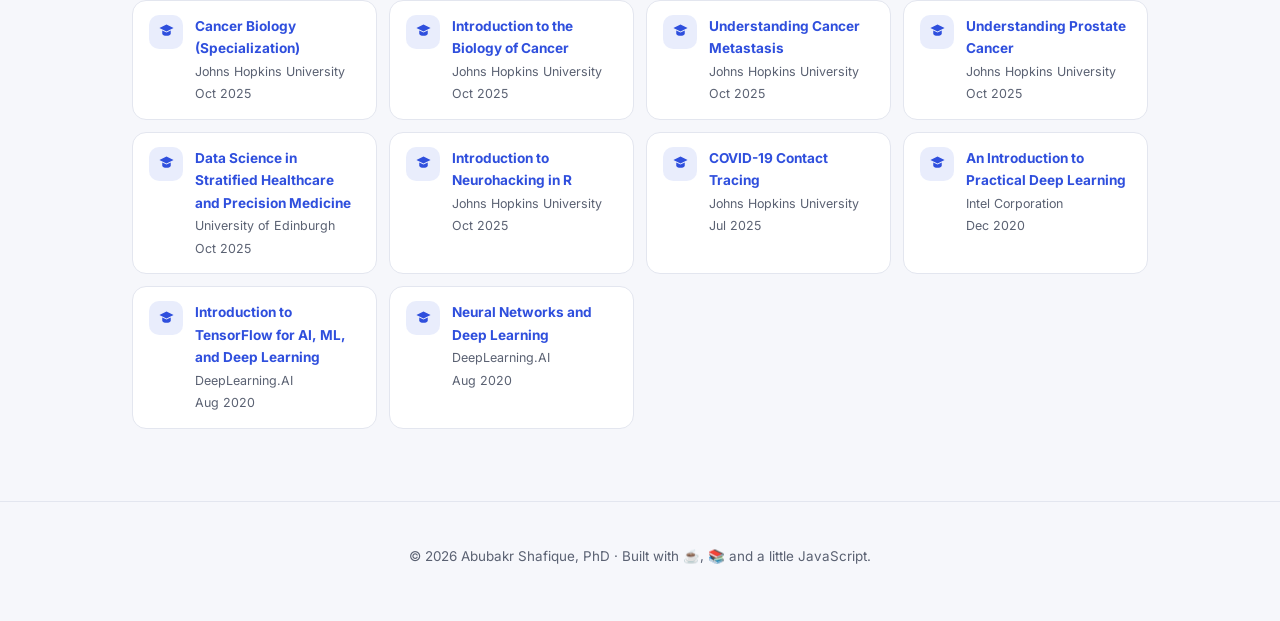
==== commit 9889cc75: "Update index.html" ====
--- a/index.html
+++ b/index.html
@@ -611,7 +611,7 @@
 
   <!-- ================= TEACHING ================= -->
   <section id="teaching">
-    <div class="sec-head reveal"><h2>Teaching</h2><span class="bar"></span></div>
+    <div class="sec-head reveal"><h2>Teaching & Consultation</h2><span class="bar"></span></div>
     <div class="card-grid">
       <div class="card reveal">
         <div class="role">Guest Lecture</div>
@@ -619,6 +619,10 @@
       </div>
       <div class="card reveal">
         <div class="role">Graduate Teaching Assistant</div>
+        <div class="where">Department of Engineering,<br>University of Waterloo,<br>Waterloo, ON, Canada</div>
+      </div>
+      <div class="card reveal">
+        <div class="role">Engineering Computing Consultant</div>
         <div class="where">Department of Engineering,<br>University of Waterloo,<br>Waterloo, ON, Canada</div>
       </div>
       <div class="card reveal">
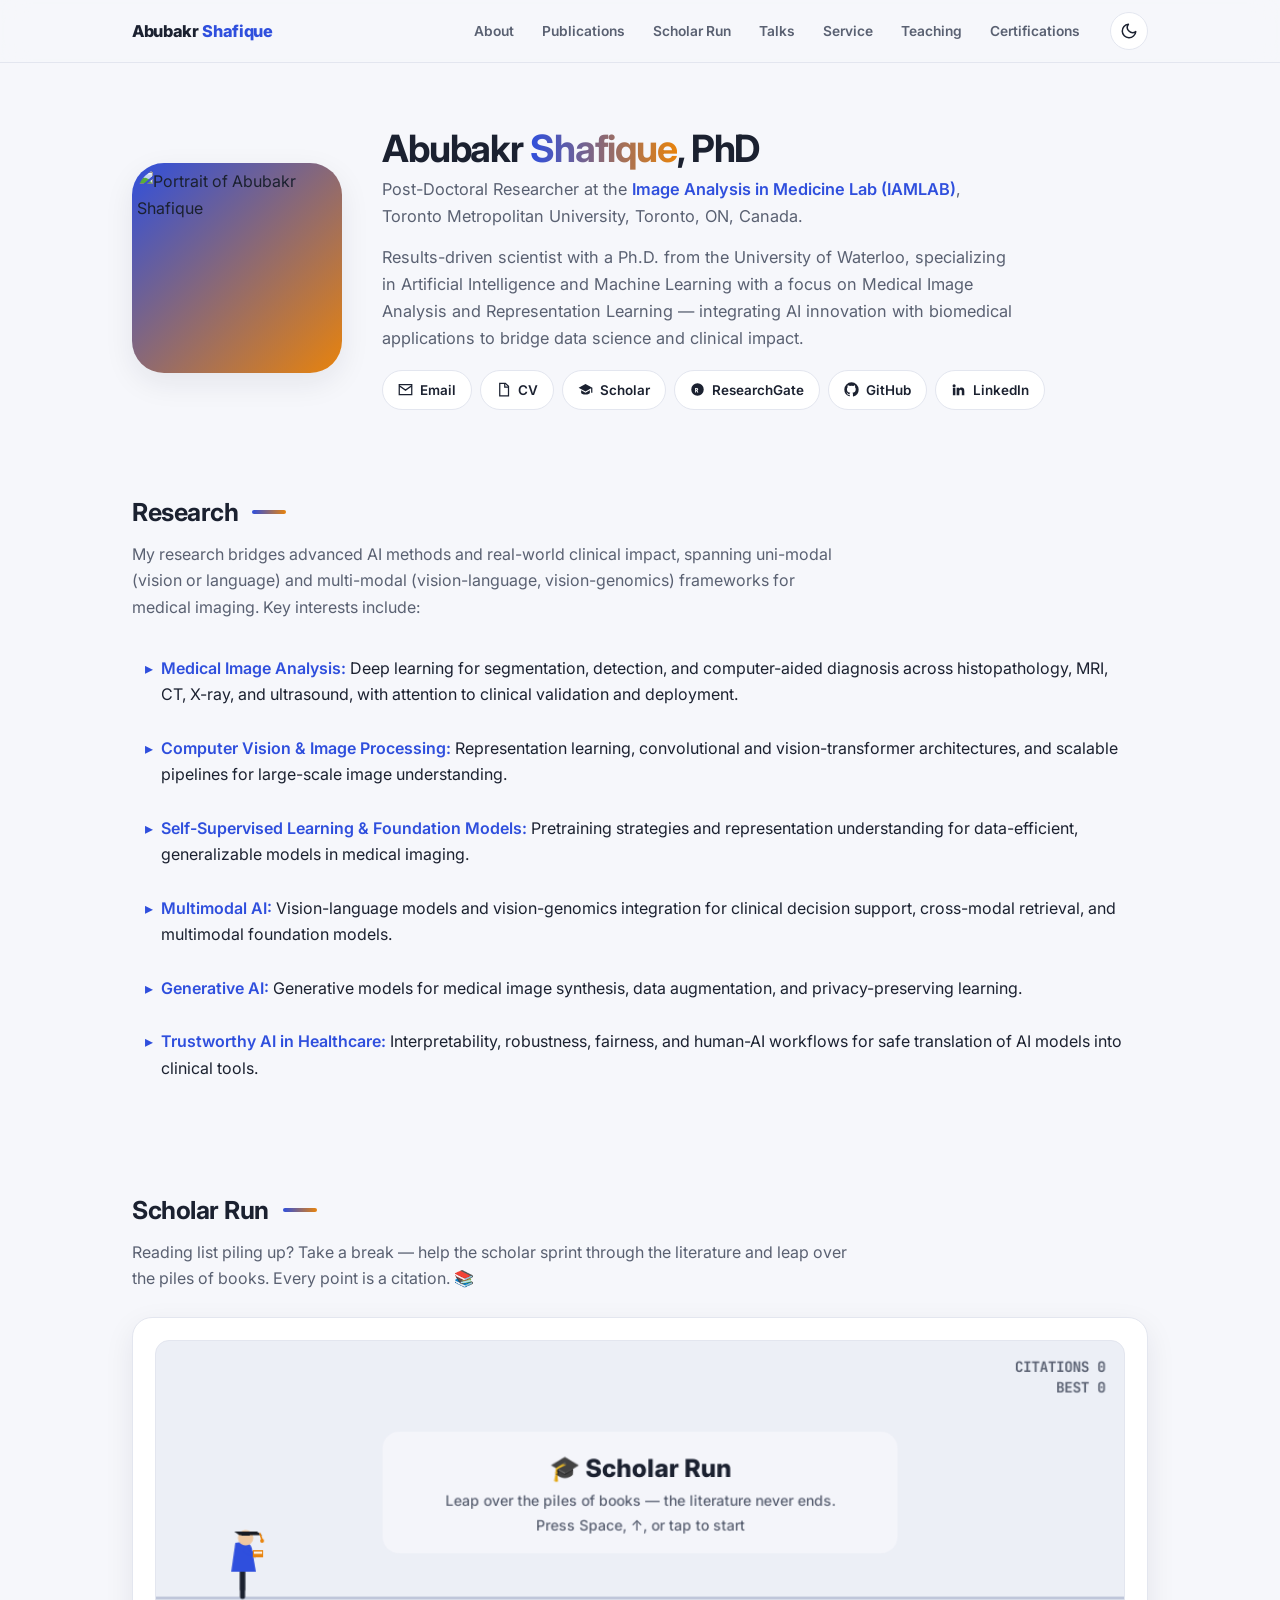
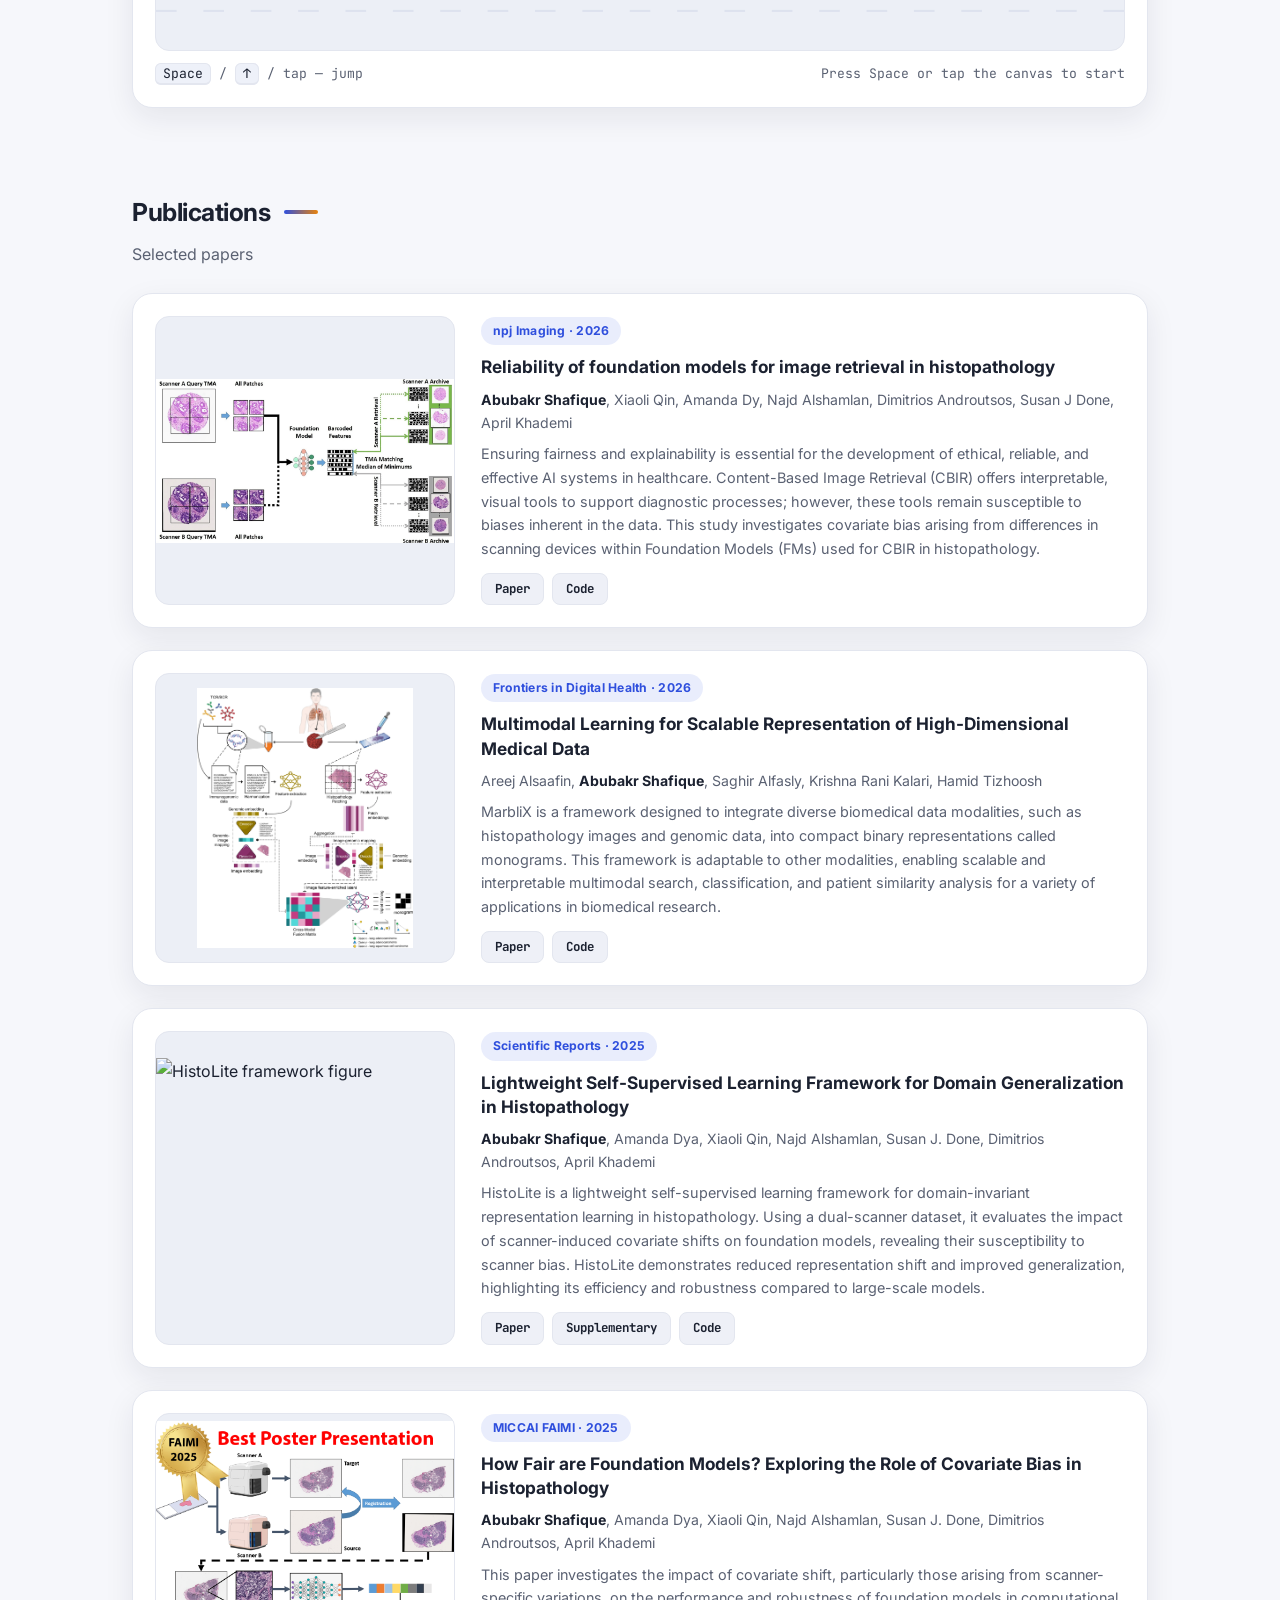
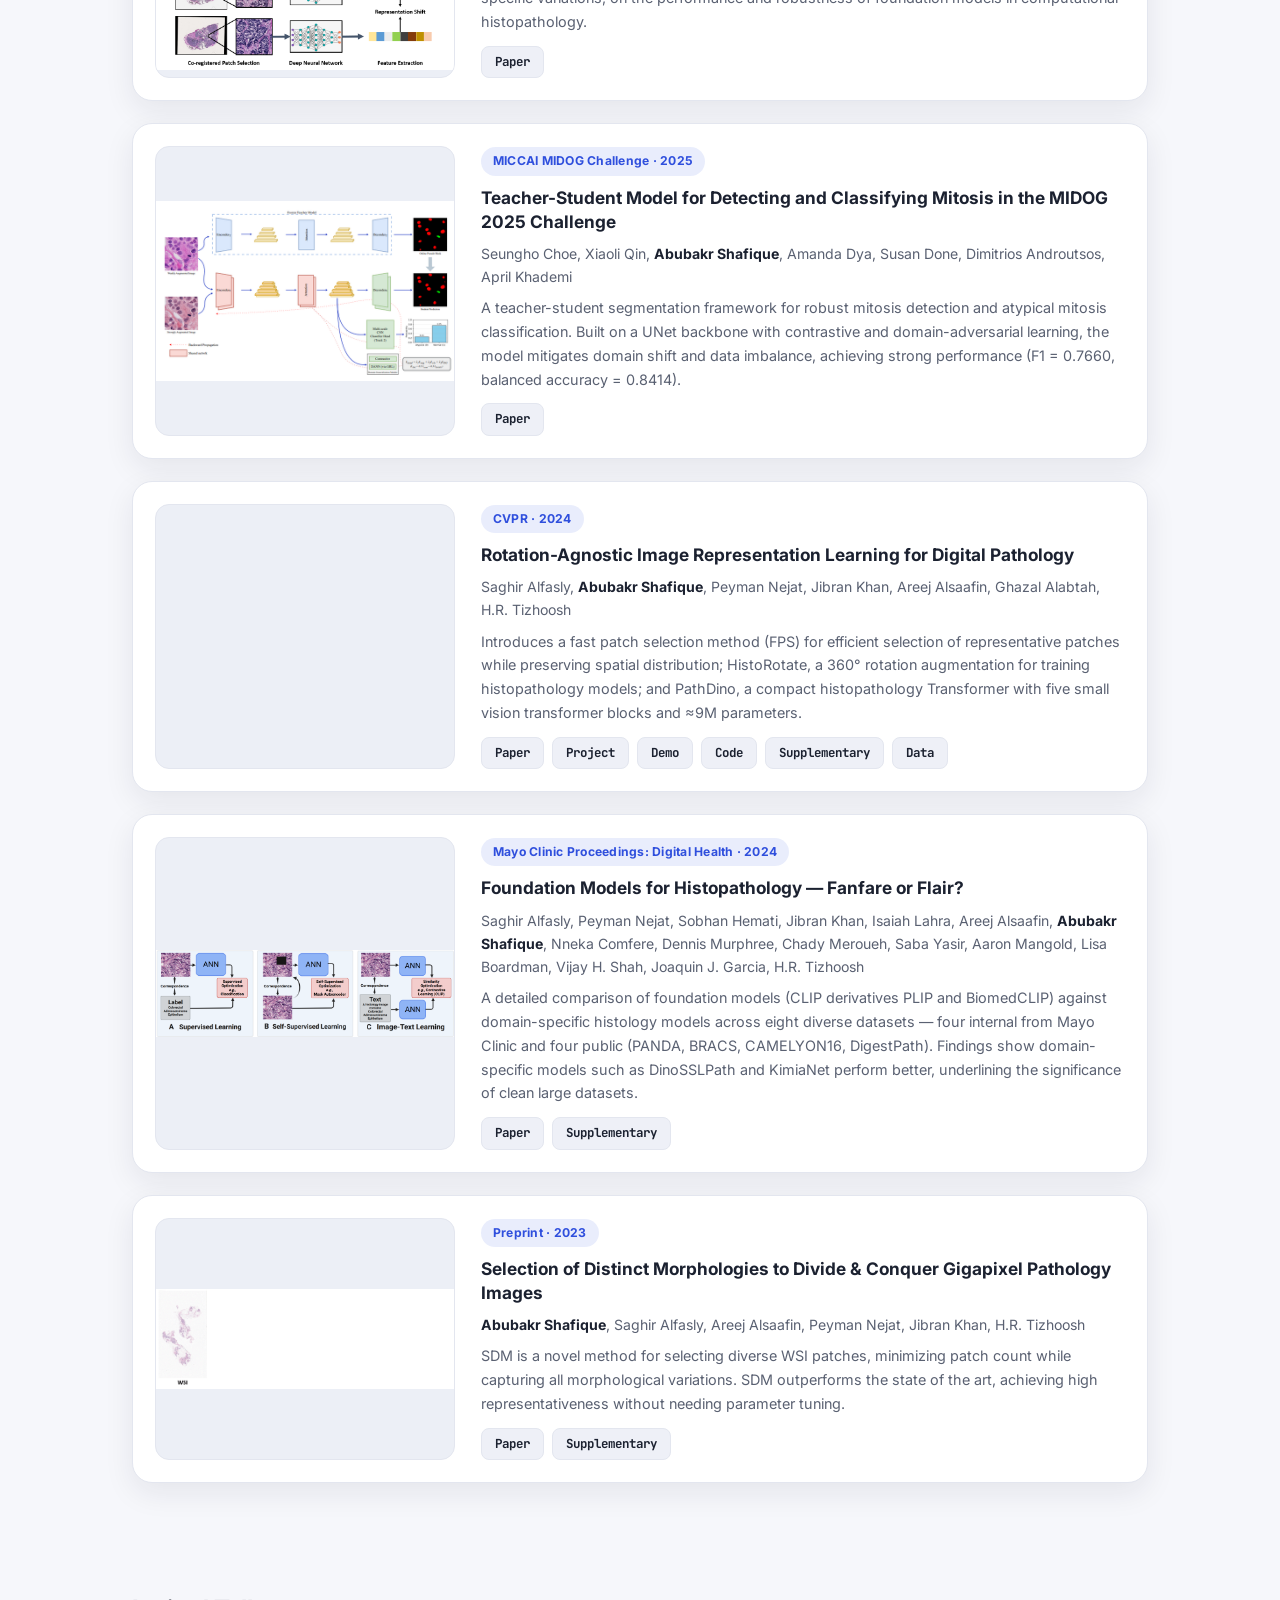
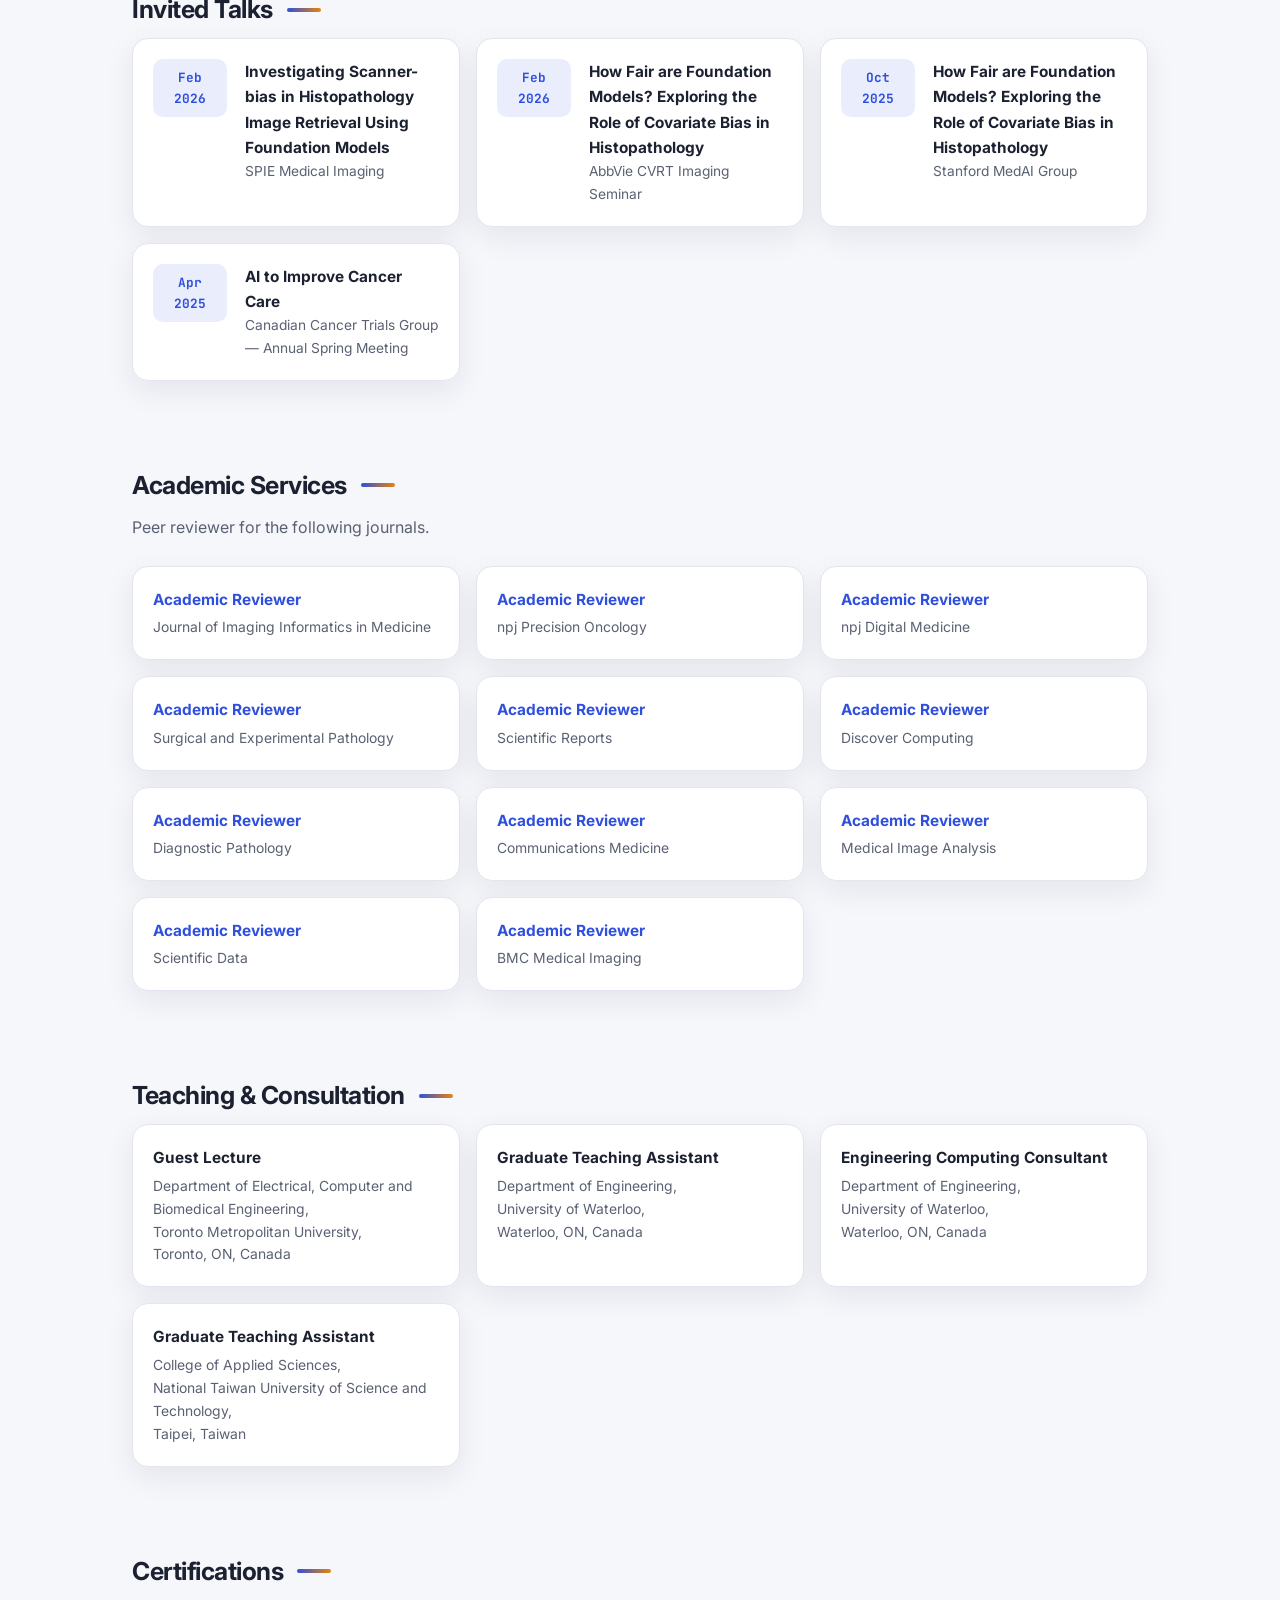
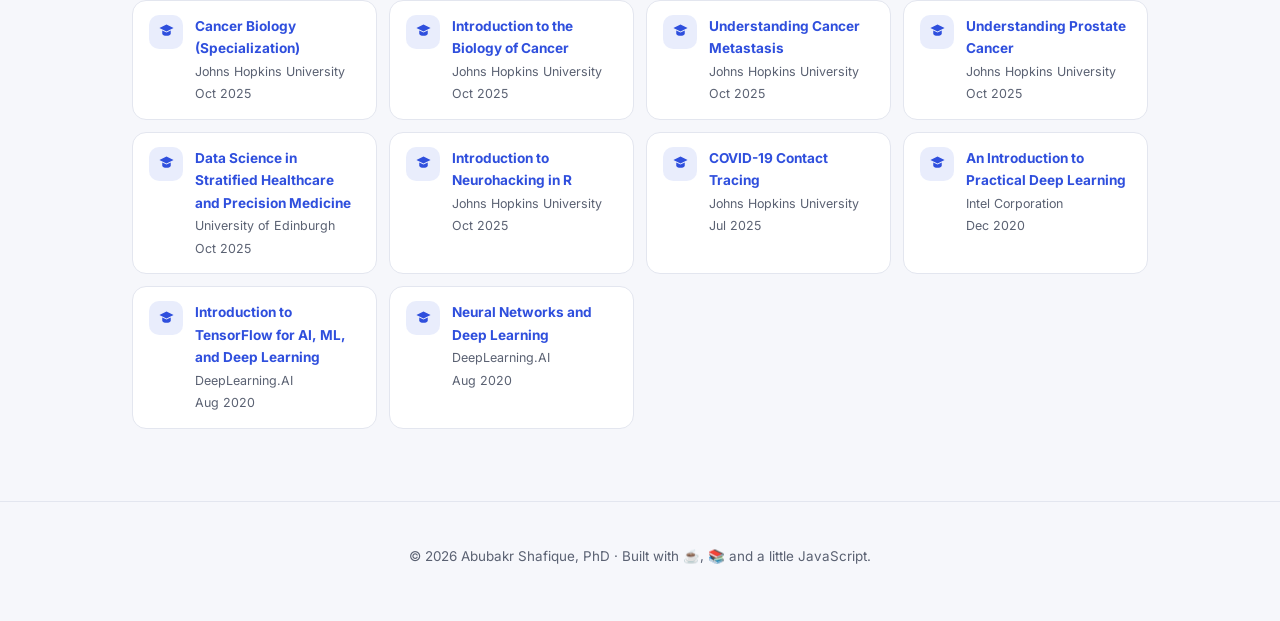
==== commit 849e48c8: "Update index.html" ====
--- a/index.html
+++ b/index.html
@@ -407,6 +407,19 @@
     </ul>
   </section>
 
+  <!-- ================= GAME ================= -->
+  <section id="game">
+    <div class="sec-head reveal"><h2>Scholar Run</h2><span class="bar"></span></div>
+    <p class="sec-sub reveal">Reading list piling up? Take a break — help the scholar sprint through the literature and leap over the piles of books. Every point is a citation. 📚</p>
+    <div class="game-shell reveal">
+      <canvas id="runnerCanvas" width="940" height="300" aria-label="Scholar Run game: press space or tap to jump over book piles"></canvas>
+      <div class="game-hint">
+        <span><kbd>Space</kbd> / <kbd>↑</kbd> / tap — jump</span>
+        <span id="gameStatus">Press Space or tap the canvas to start</span>
+      </div>
+    </div>
+  </section>
+
   <!-- ================= PUBLICATIONS ================= -->
   <section id="publications">
     <div class="sec-head reveal"><h2>Publications</h2><span class="bar"></span></div>
@@ -537,19 +550,6 @@
         </div>
       </div>
     </article>
-  </section>
-
-  <!-- ================= GAME ================= -->
-  <section id="game">
-    <div class="sec-head reveal"><h2>Scholar Run</h2><span class="bar"></span></div>
-    <p class="sec-sub reveal">Reading list piling up? Take a break — help the scholar sprint through the literature and leap over the piles of books. Every point is a citation. 📚</p>
-    <div class="game-shell reveal">
-      <canvas id="runnerCanvas" width="940" height="300" aria-label="Scholar Run game: press space or tap to jump over book piles"></canvas>
-      <div class="game-hint">
-        <span><kbd>Space</kbd> / <kbd>↑</kbd> / tap — jump</span>
-        <span id="gameStatus">Press Space or tap the canvas to start</span>
-      </div>
-    </div>
   </section>
 
   <!-- ================= INVITED TALKS ================= -->
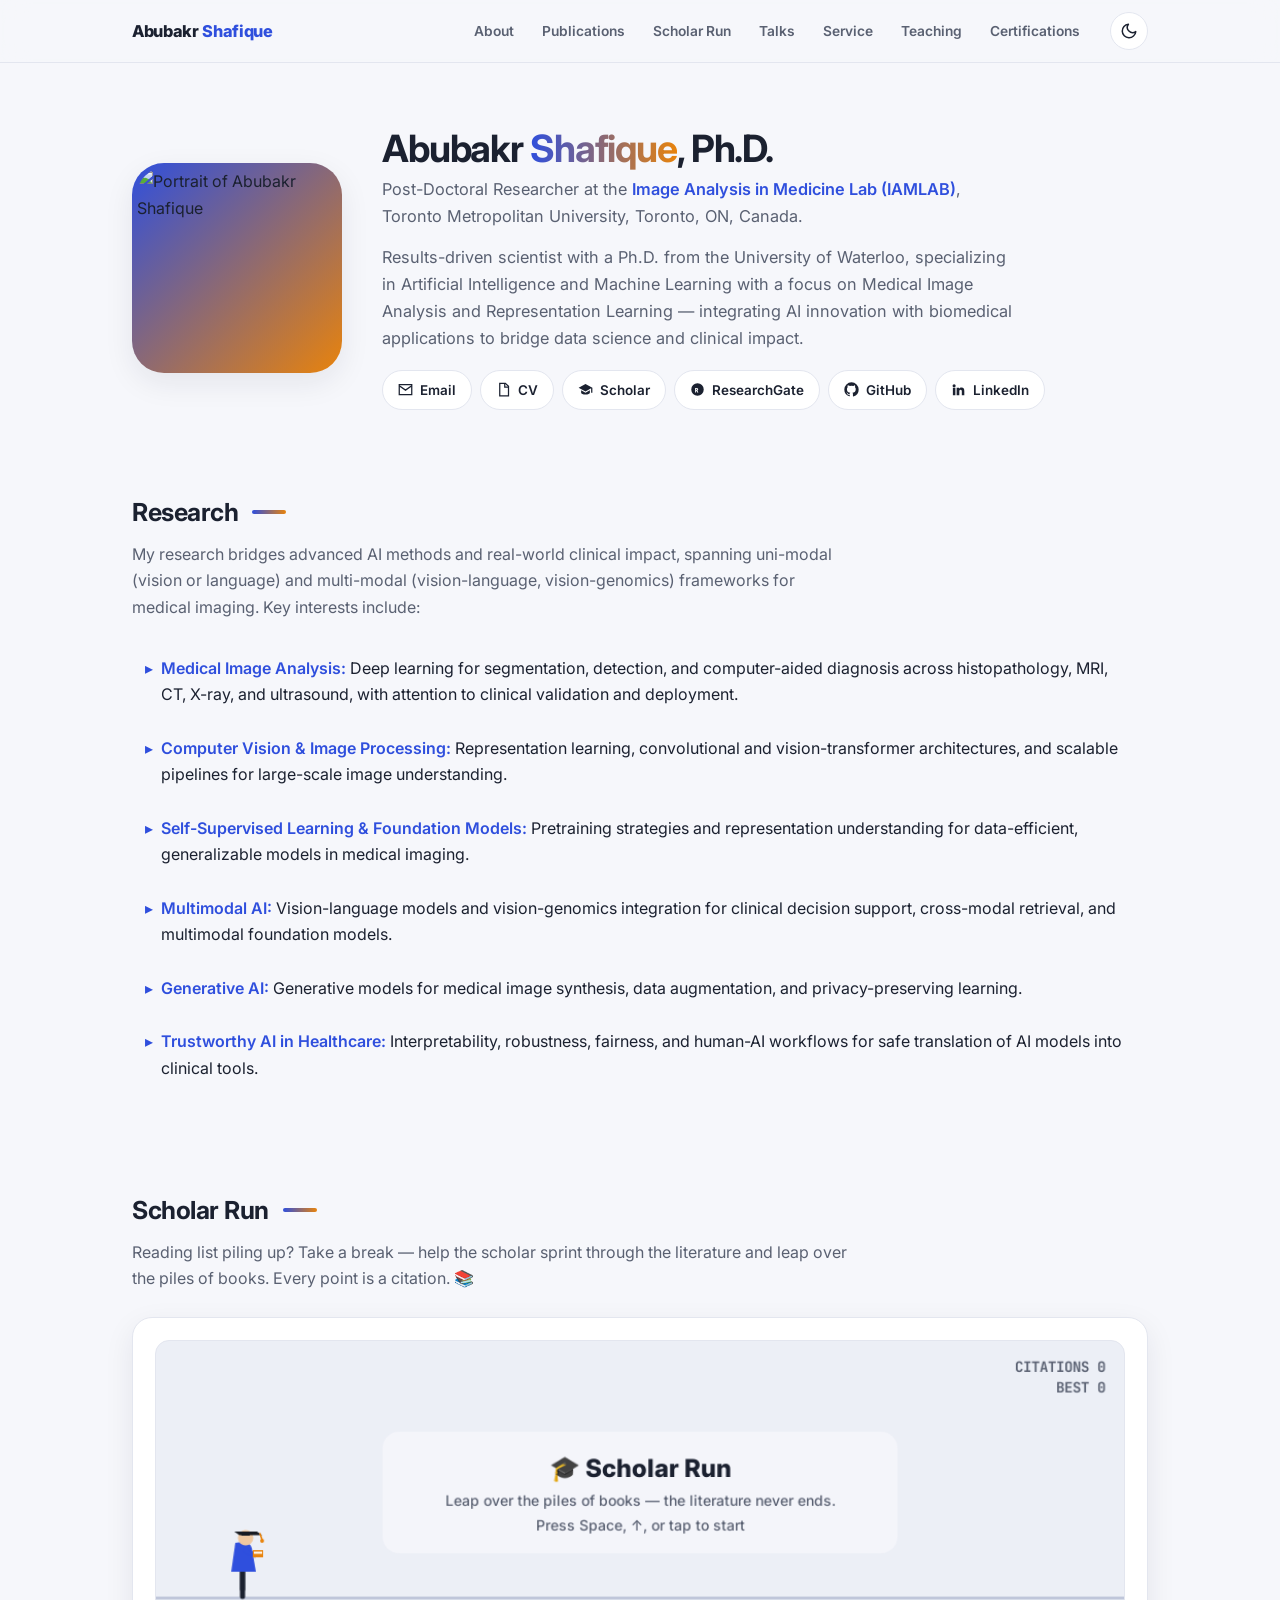
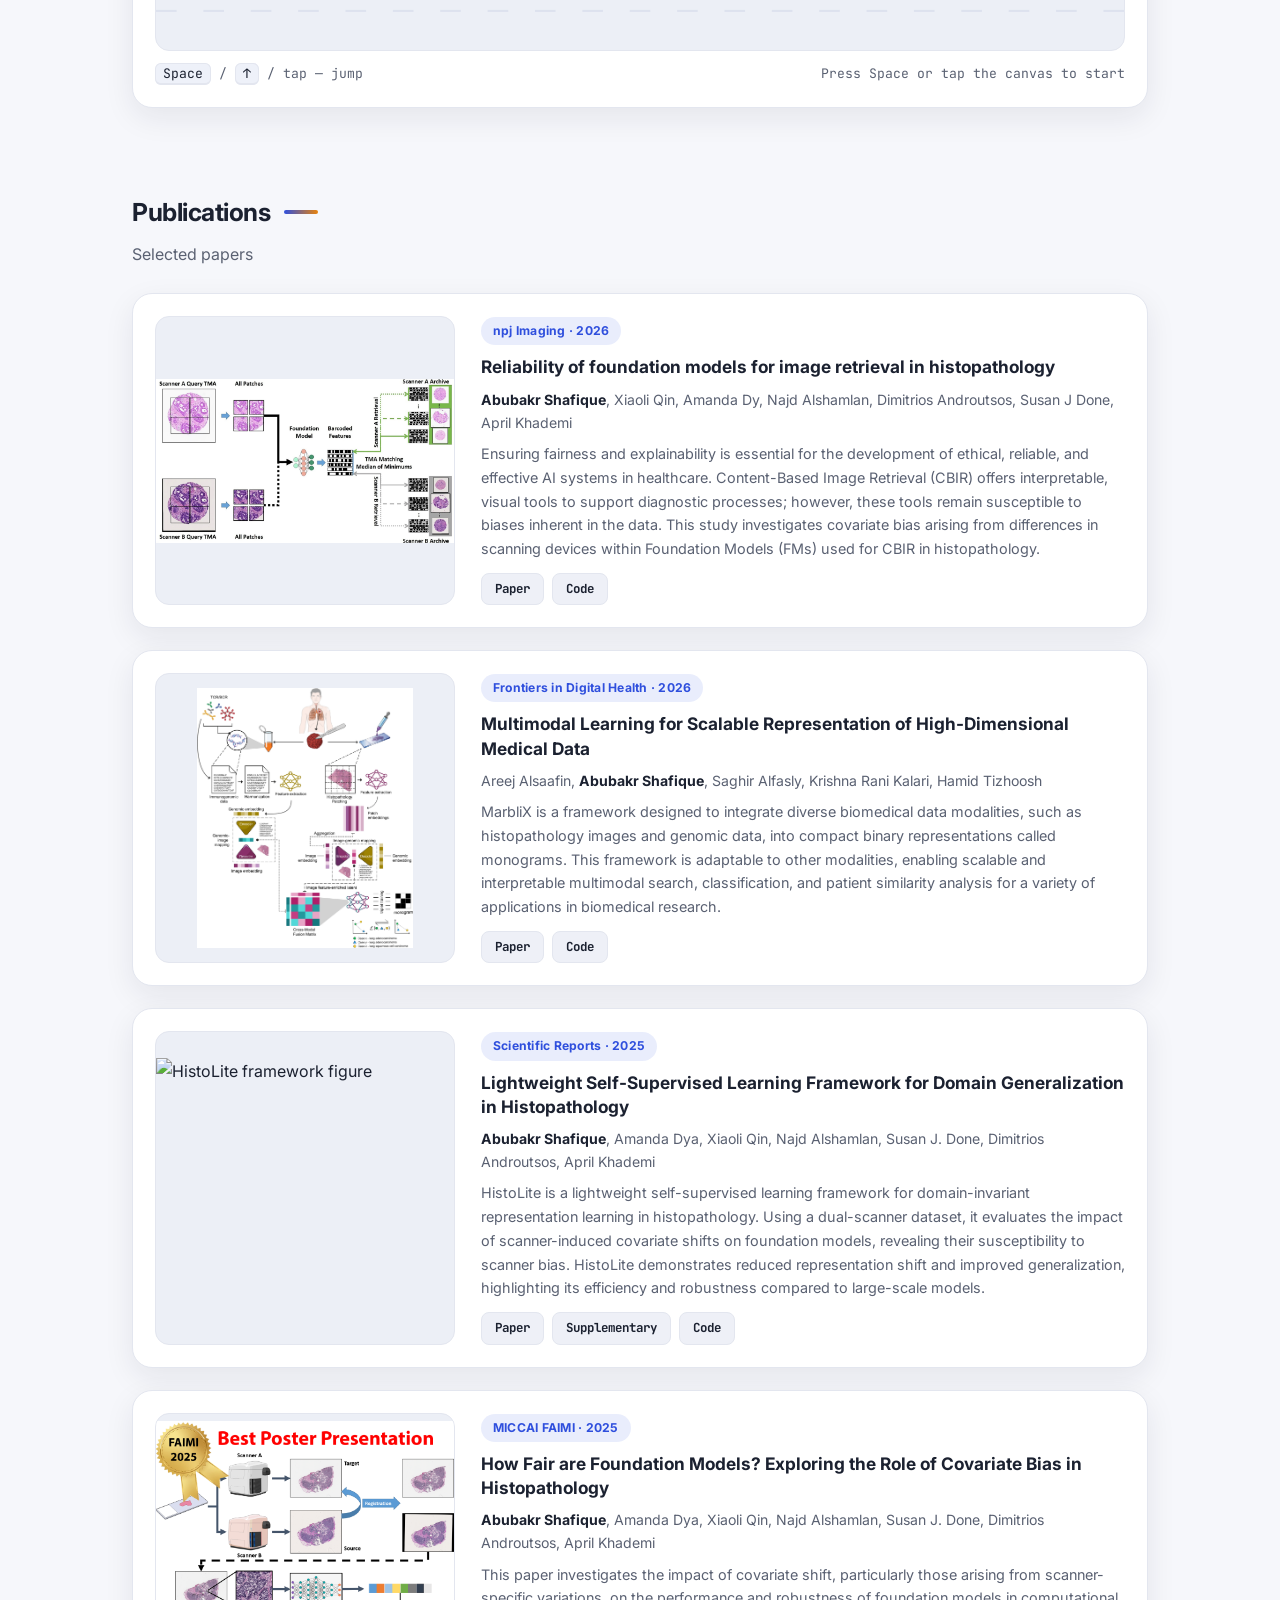
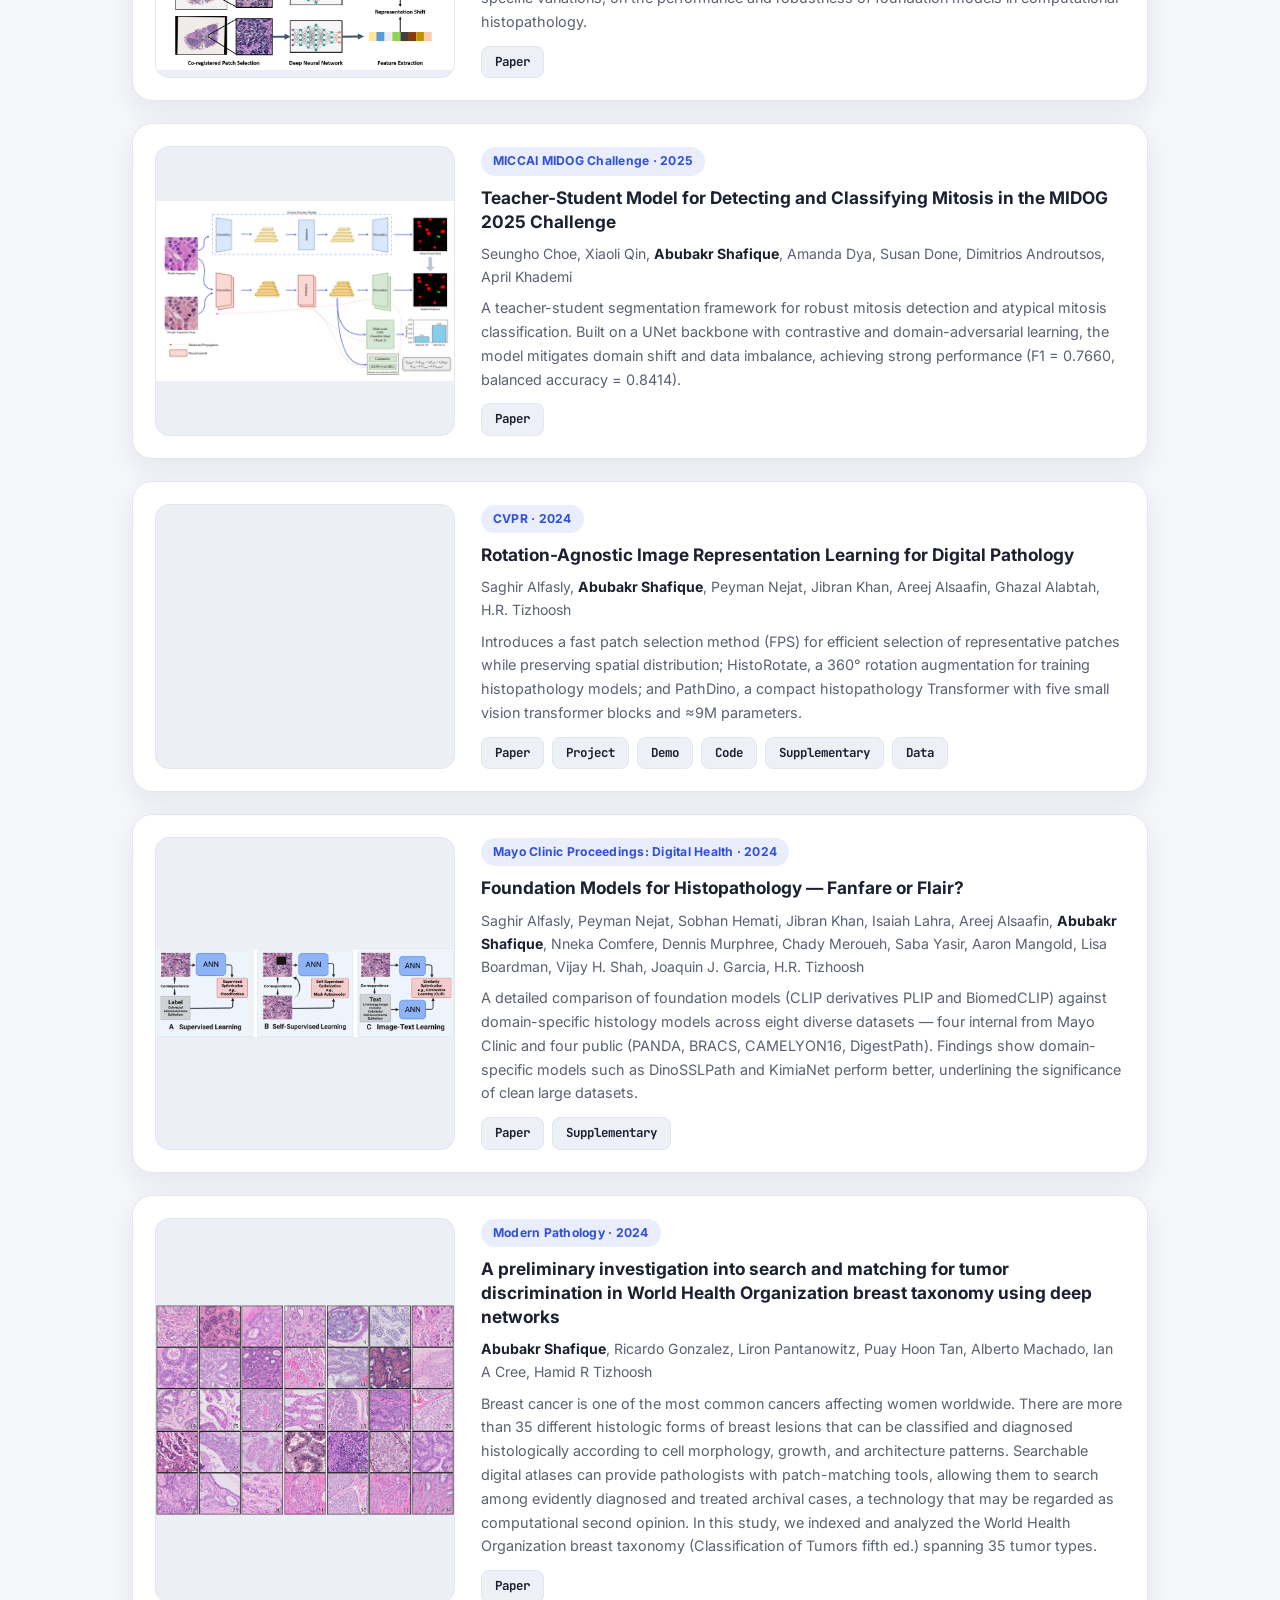
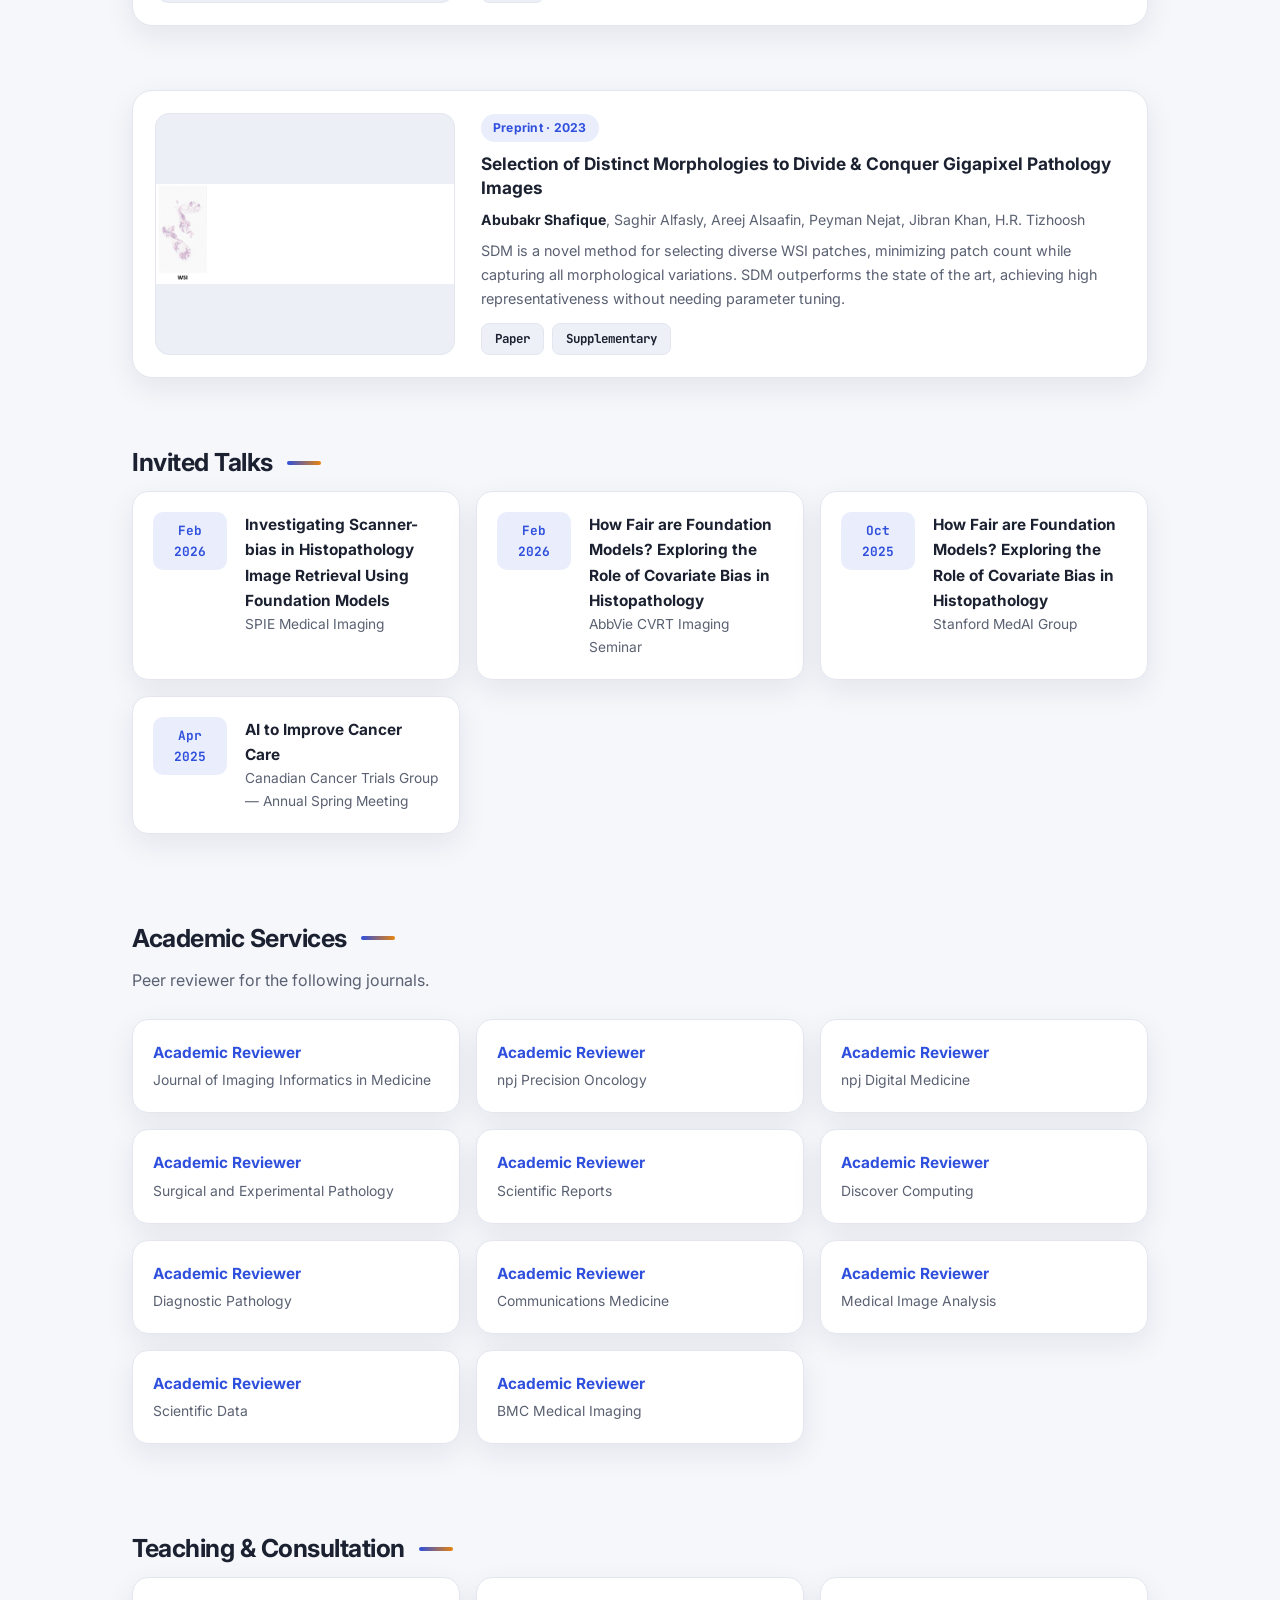
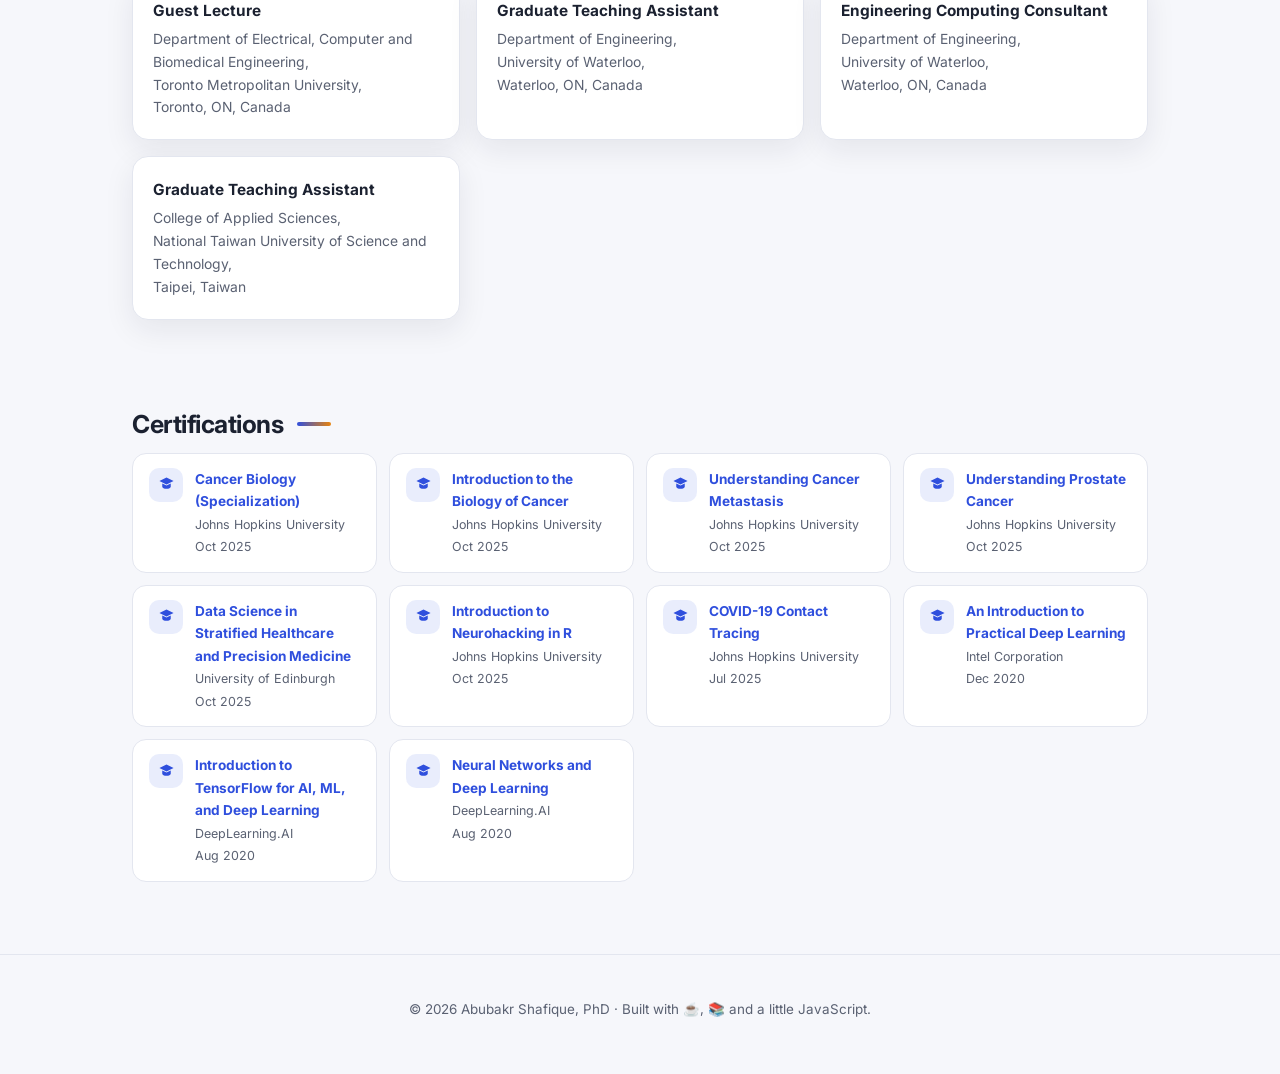
==== commit 37cdc474: "update" ====
--- a/index.html
+++ b/index.html
@@ -349,7 +349,7 @@
       <img src="images/AB.jpg" alt="Portrait of Abubakr Shafique">
     </div>
     <div>
-      <h1>Abubakr <span class="grad">Shafique</span>, PhD</h1>
+      <h1>Abubakr <span class="grad">Shafique</span>, Ph.D.</h1>
       <p class="tagline">
         Post-Doctoral Researcher at the
         <a href="https://www.torontomu.ca/akhademi/">Image Analysis in Medicine Lab (IAMLAB)</a>,
@@ -535,6 +535,21 @@
         </div>
       </div>
     </article>
+
+  <!-- WHO -->
+  <article class="pub reveal">
+    <div class="pub-media"><img src="images/WHO.png" alt="WHO BC Subtypes" loading="lazy"></div>
+    <div class="pub-body">
+      <span class="venue">Modern Pathology · 2024</span>
+      <h3><a href="https://www.sciencedirect.com/science/article/pii/S0893395223002867">A preliminary investigation into search and matching for tumor discrimination in World Health Organization breast taxonomy using deep networks</a></h3>
+      <p class="authors"><strong>Abubakr Shafique</strong>, Ricardo Gonzalez, Liron Pantanowitz, Puay Hoon Tan, Alberto Machado, Ian A Cree, Hamid R Tizhoosh</p>
+      <p class="pub-desc">Breast cancer is one of the most common cancers affecting women worldwide. There are more than 35 different histologic forms of breast lesions that can be classified and diagnosed histologically according to cell morphology, growth, and architecture patterns. Searchable digital atlases can provide pathologists with patch-matching tools, allowing them to search among evidently diagnosed and treated archival cases, a technology that may be regarded as computational second opinion. In this study, we indexed and analyzed the World Health Organization breast taxonomy (Classification of Tumors fifth ed.) spanning 35 tumor types.</p>
+      <div class="pub-links">
+        <a href="https://www.sciencedirect.com/science/article/pii/S0893395223002867">Paper</a>
+      </div>
+    </div>
+  </article>
+</section>
 
     <!-- SDM -->
     <article class="pub reveal">
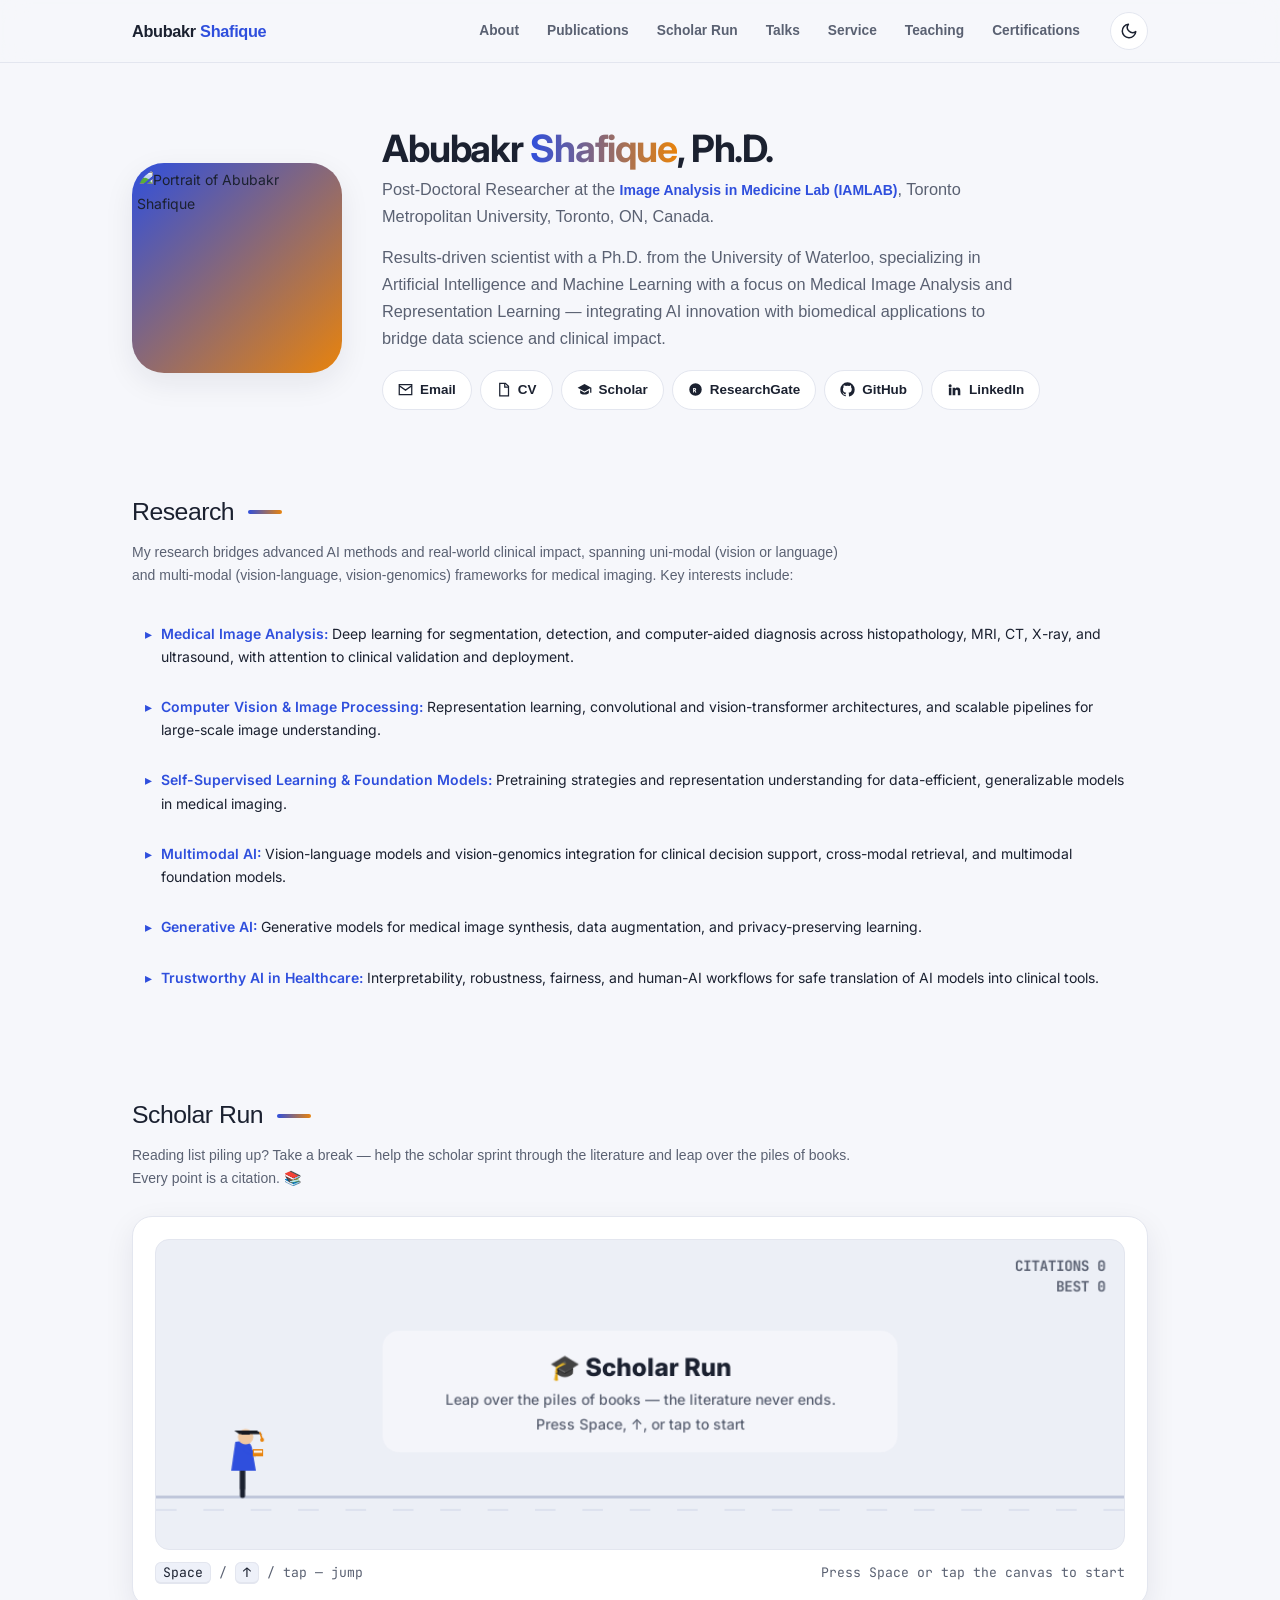
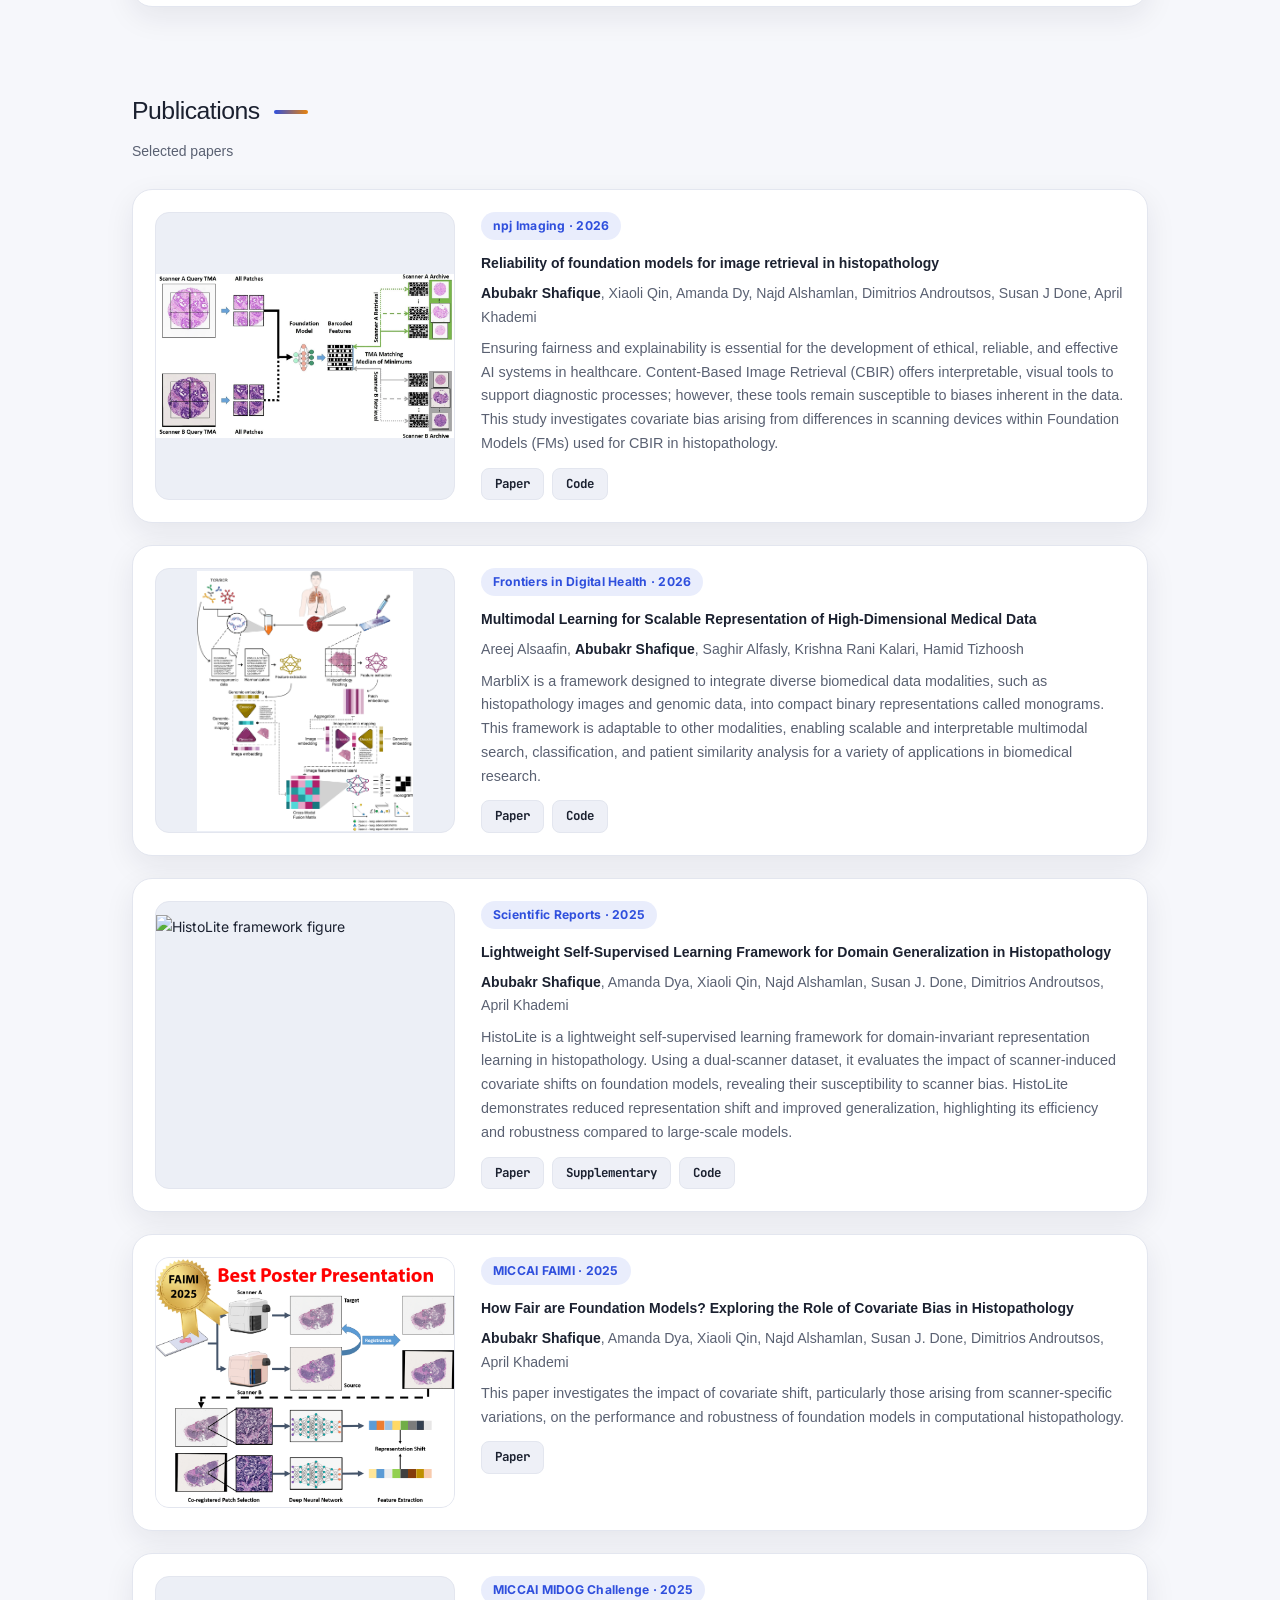
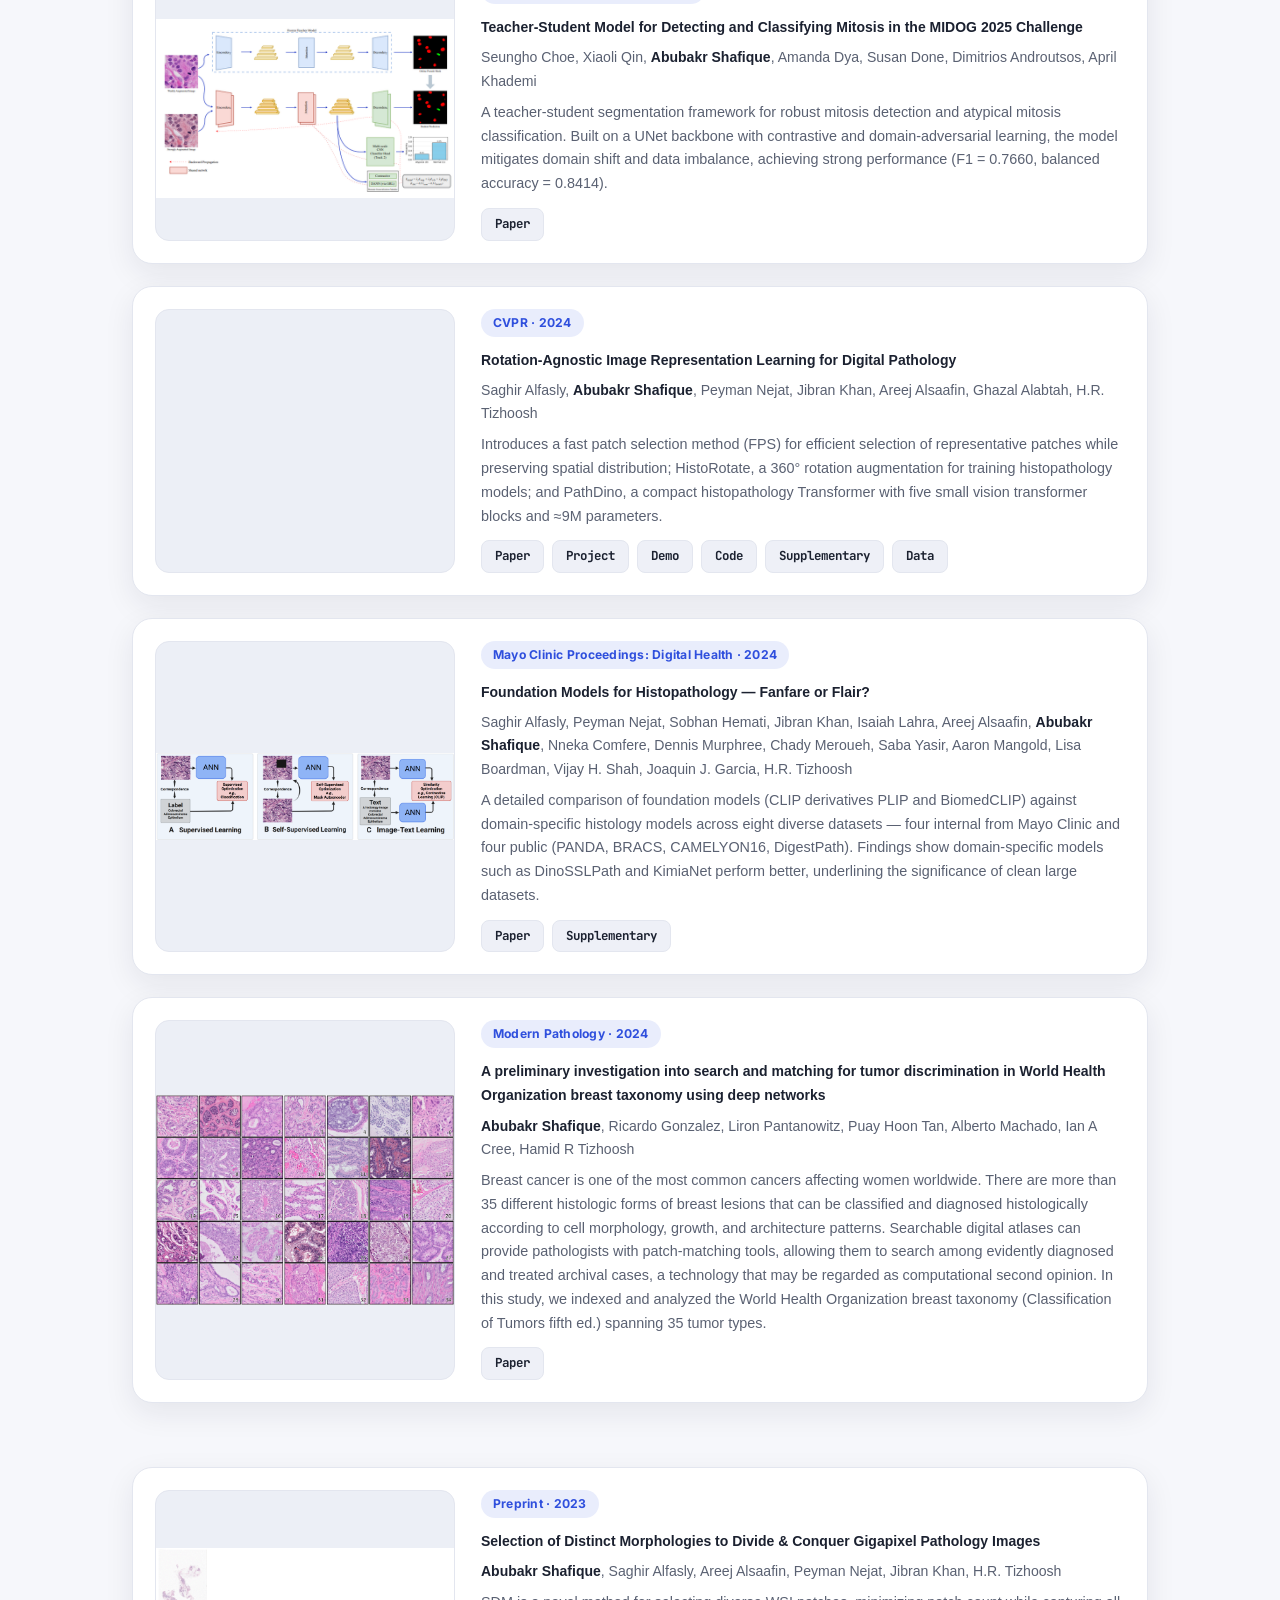
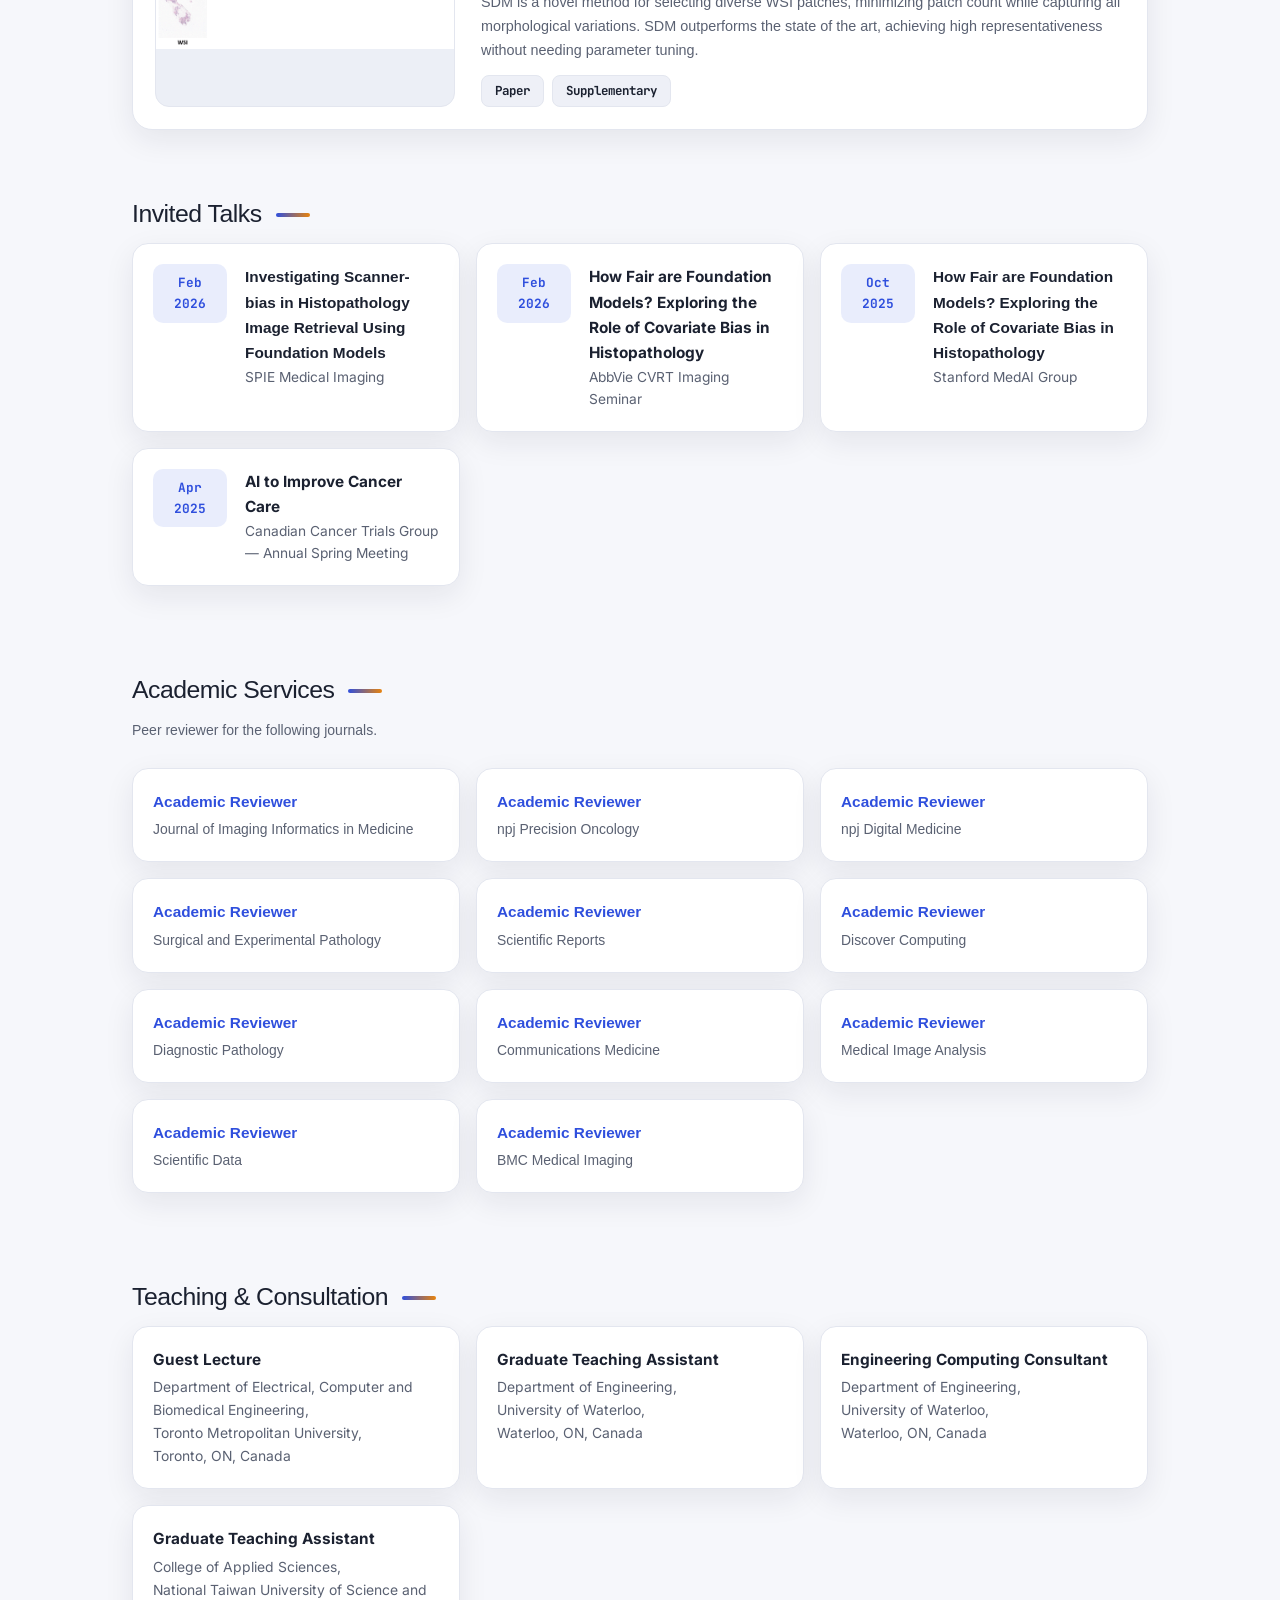
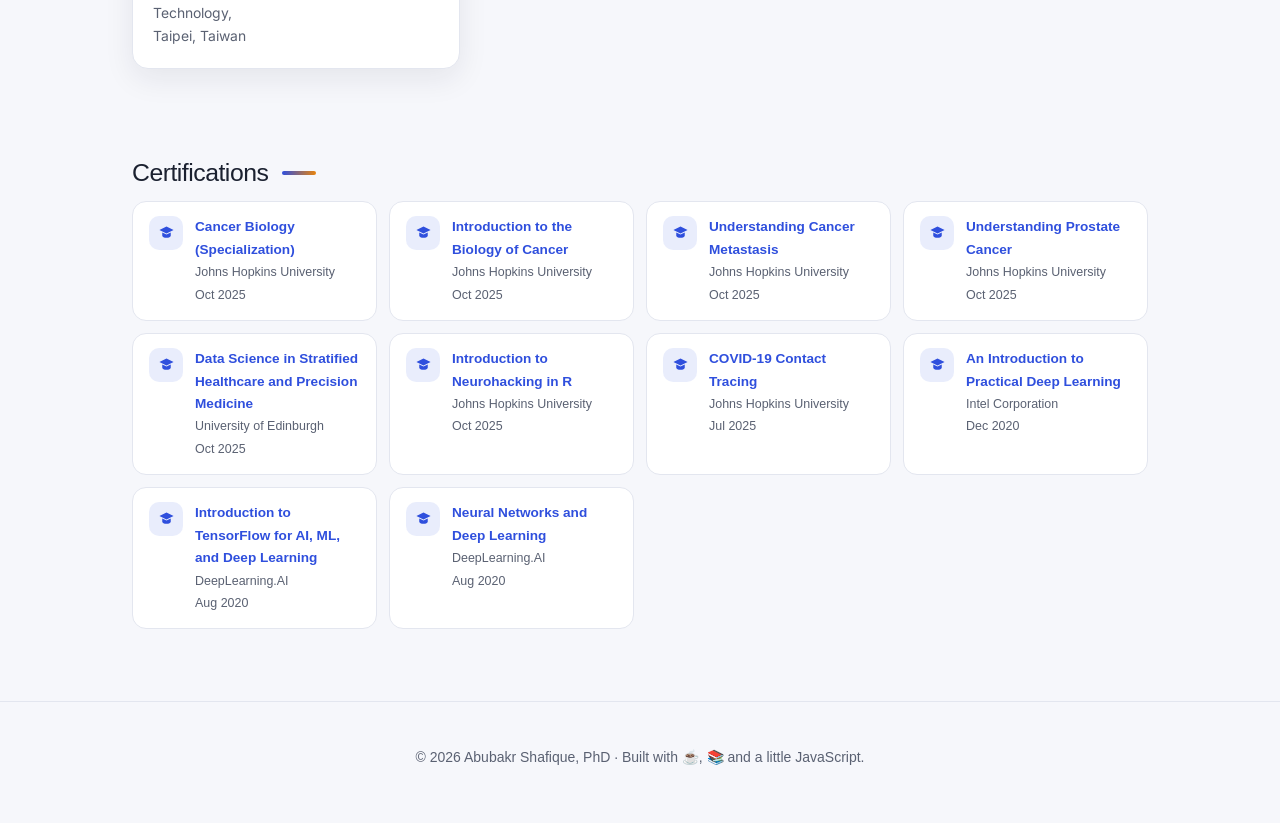
==== commit 0bafbba2: "update" ====
--- a/index.html
+++ b/index.html
@@ -6,6 +6,8 @@
 <meta name="author" content="Abubakr Shafique">
 <meta name="description" content="Abubakr Shafique, PhD — Post-Doctoral Researcher, Image Analysis in Medicine Lab (IAMLAB), Toronto Metropolitan University. AI/ML for medical image analysis and representation learning.">
 <title>Abubakr Shafique, PhD</title>
+<link rel="stylesheet" href="stylesheet.css">
+<link rel="stylesheet" href="floating-bg.css">
 <link rel="shortcut icon" href="images/favicon/favicon.ico" type="image/x-icon">
 <link rel="preconnect" href="https://fonts.googleapis.com">
 <link rel="preconnect" href="https://fonts.gstatic.com" crossorigin>
@@ -70,47 +72,7 @@
 
 .wrap { max-width: 1060px; margin: 0 auto; padding: 0 22px; }
 
-/* ============ Research Bullet Points Hover Style ============ */
-.research-bullets {
-  list-style: none;
-  padding: 0;
-  margin-top: 1rem;
-}
-
-.research-bullets li {
-  margin-bottom: 0.6rem;
-  padding: 0.55rem 0.9rem 0.55rem 1.6rem;
-  position: relative;
-  border-radius: 8px;
-  border-left: 3px solid transparent;
-  transition: background 0.25s ease, transform 0.25s ease,
-              border-color 0.25s ease, box-shadow 0.25s ease;
-}
-
-.research-bullets li::before {
-  content: "▸";
-  position: absolute;
-  left: 0.6rem;
-  color: var(--accent, #4a90d9);
-  transition: transform 0.25s ease;
-}
-
-.research-bullets li:hover {
-  background: rgba(74, 144, 217, 0.10);   /* accent tint — adjust to your theme */
-  border-left-color: var(--accent, #4a90d9);
-  transform: translateX(6px);
-  box-shadow: 0 2px 10px rgba(0, 0, 0, 0.08);
-  cursor: default;
-}
-
-.research-bullets li:hover::before {
-  transform: scale(1.3);
-}
-
-.research-bullets .hl {
-  font-weight: 600;
-  color: var(--accent, #4a90d9);
-}
+
 
 /* ============ Navbar ============ */
 nav {
@@ -320,6 +282,138 @@
 </style>
 </head>
 <body>
+
+  <!-- Animated academic background -->
+  <div class="bg-float-layer" aria-hidden="true">
+
+    <!-- Books -->
+    <span class="bg-item" style="--x:4%;  --size:44px; --duration:26s; --delay:-4s;  --drift:40px;  --rot-a:-12deg; --rot-b:10deg; --static-top:18%;">
+      <svg viewBox="0 0 24 24" fill="none" stroke="currentColor" stroke-width="1.4" stroke-linecap="round" stroke-linejoin="round">
+        <path d="M4 19.5A2.5 2.5 0 0 1 6.5 17H20" />
+        <path d="M6.5 2H20v20H6.5A2.5 2.5 0 0 1 4 19.5v-15A2.5 2.5 0 0 1 6.5 2z" />
+      </svg>
+    </span>
+
+    <span class="bg-item" style="--x:56%; --size:34px; --duration:34s; --delay:-22s; --drift:-50px; --rot-a:8deg;   --rot-b:-14deg; --static-top:64%;">
+      <svg viewBox="0 0 24 24" fill="none" stroke="currentColor" stroke-width="1.4" stroke-linecap="round" stroke-linejoin="round">
+        <path d="M4 19.5A2.5 2.5 0 0 1 6.5 17H20" />
+        <path d="M6.5 2H20v20H6.5A2.5 2.5 0 0 1 4 19.5v-15A2.5 2.5 0 0 1 6.5 2z" />
+      </svg>
+    </span>
+
+    <span class="bg-item" style="--x:87%; --size:52px; --duration:30s; --delay:-13s; --drift:36px;  --rot-a:-6deg;  --rot-b:16deg; --static-top:32%;">
+      <svg viewBox="0 0 24 24" fill="none" stroke="currentColor" stroke-width="1.4" stroke-linecap="round" stroke-linejoin="round">
+        <path d="M4 19.5A2.5 2.5 0 0 1 6.5 17H20" />
+        <path d="M6.5 2H20v20H6.5A2.5 2.5 0 0 1 4 19.5v-15A2.5 2.5 0 0 1 6.5 2z" />
+      </svg>
+    </span>
+
+    <!-- Papers / articles -->
+    <span class="bg-item" style="--x:14%; --size:36px; --duration:31s; --delay:-18s; --drift:-42px; --rot-a:10deg;  --rot-b:-8deg; --static-top:74%;">
+      <svg viewBox="0 0 24 24" fill="none" stroke="currentColor" stroke-width="1.4" stroke-linecap="round" stroke-linejoin="round">
+        <path d="M14 2H6a2 2 0 0 0-2 2v16a2 2 0 0 0 2 2h12a2 2 0 0 0 2-2V8z" />
+        <polyline points="14 2 14 8 20 8" />
+        <line x1="16" y1="13" x2="8" y2="13" />
+        <line x1="16" y1="17" x2="8" y2="17" />
+        <line x1="10" y1="9" x2="8" y2="9" />
+      </svg>
+    </span>
+
+    <span class="bg-item" style="--x:38%; --size:46px; --duration:24s; --delay:-9s;  --drift:54px;  --rot-a:-14deg; --rot-b:6deg; --static-top:8%;">
+      <svg viewBox="0 0 24 24" fill="none" stroke="currentColor" stroke-width="1.4" stroke-linecap="round" stroke-linejoin="round">
+        <path d="M14 2H6a2 2 0 0 0-2 2v16a2 2 0 0 0 2 2h12a2 2 0 0 0 2-2V8z" />
+        <polyline points="14 2 14 8 20 8" />
+        <line x1="16" y1="13" x2="8" y2="13" />
+        <line x1="16" y1="17" x2="8" y2="17" />
+        <line x1="10" y1="9" x2="8" y2="9" />
+      </svg>
+    </span>
+
+    <span class="bg-item" style="--x:72%; --size:32px; --duration:37s; --delay:-27s; --drift:-38px; --rot-a:6deg;   --rot-b:-16deg; --static-top:48%;">
+      <svg viewBox="0 0 24 24" fill="none" stroke="currentColor" stroke-width="1.4" stroke-linecap="round" stroke-linejoin="round">
+        <path d="M14 2H6a2 2 0 0 0-2 2v16a2 2 0 0 0 2 2h12a2 2 0 0 0 2-2V8z" />
+        <polyline points="14 2 14 8 20 8" />
+        <line x1="16" y1="13" x2="8" y2="13" />
+        <line x1="16" y1="17" x2="8" y2="17" />
+        <line x1="10" y1="9" x2="8" y2="9" />
+      </svg>
+    </span>
+
+    <span class="bg-item" style="--x:94%; --size:28px; --duration:22s; --delay:-6s;  --drift:-30px; --rot-a:-10deg; --rot-b:12deg; --static-top:82%;">
+      <svg viewBox="0 0 24 24" fill="none" stroke="currentColor" stroke-width="1.4" stroke-linecap="round" stroke-linejoin="round">
+        <path d="M14 2H6a2 2 0 0 0-2 2v16a2 2 0 0 0 2 2h12a2 2 0 0 0 2-2V8z" />
+        <polyline points="14 2 14 8 20 8" />
+        <line x1="16" y1="13" x2="8" y2="13" />
+        <line x1="16" y1="17" x2="8" y2="17" />
+        <line x1="10" y1="9" x2="8" y2="9" />
+      </svg>
+    </span>
+
+    <!-- Open books -->
+    <span class="bg-item" style="--x:25%; --size:50px; --duration:29s; --delay:-15s; --drift:44px;  --rot-a:-8deg;  --rot-b:14deg; --static-top:38%;">
+      <svg viewBox="0 0 24 24" fill="none" stroke="currentColor" stroke-width="1.4" stroke-linecap="round" stroke-linejoin="round">
+        <path d="M2 3h6a4 4 0 0 1 4 4v14a3 3 0 0 0-3-3H2z" />
+        <path d="M22 3h-6a4 4 0 0 0-4 4v14a3 3 0 0 1 3-3h7z" />
+      </svg>
+    </span>
+
+    <span class="bg-item" style="--x:64%; --size:38px; --duration:33s; --delay:-2s;  --drift:-46px; --rot-a:12deg;  --rot-b:-10deg; --static-top:12%;">
+      <svg viewBox="0 0 24 24" fill="none" stroke="currentColor" stroke-width="1.4" stroke-linecap="round" stroke-linejoin="round">
+        <path d="M2 3h6a4 4 0 0 1 4 4v14a3 3 0 0 0-3-3H2z" />
+        <path d="M22 3h-6a4 4 0 0 0-4 4v14a3 3 0 0 1 3-3h7z" />
+      </svg>
+    </span>
+
+    <span class="bg-item" style="--x:80%; --size:30px; --duration:25s; --delay:-19s; --drift:34px;  --rot-a:-4deg;  --rot-b:18deg; --static-top:70%;">
+      <svg viewBox="0 0 24 24" fill="none" stroke="currentColor" stroke-width="1.4" stroke-linecap="round" stroke-linejoin="round">
+        <path d="M2 3h6a4 4 0 0 1 4 4v14a3 3 0 0 0-3-3H2z" />
+        <path d="M22 3h-6a4 4 0 0 0-4 4v14a3 3 0 0 1 3-3h7z" />
+      </svg>
+    </span>
+
+    <!-- Graduation caps -->
+    <span class="bg-item" style="--x:10%; --size:40px; --duration:36s; --delay:-28s; --drift:48px;  --rot-a:-16deg; --rot-b:8deg; --static-top:56%;">
+      <svg viewBox="0 0 24 24" fill="currentColor">
+        <path d="M12 3 1 9l11 6 9-4.9V17h2V9z" />
+        <path d="M5 13.2V17c0 1.7 3.1 3 7 3s7-1.3 7-3v-3.8l-7 3.8z" />
+      </svg>
+    </span>
+
+    <span class="bg-item" style="--x:48%; --size:32px; --duration:28s; --delay:-11s; --drift:-40px; --rot-a:10deg;  --rot-b:-18deg; --static-top:26%;">
+      <svg viewBox="0 0 24 24" fill="currentColor">
+        <path d="M12 3 1 9l11 6 9-4.9V17h2V9z" />
+        <path d="M5 13.2V17c0 1.7 3.1 3 7 3s7-1.3 7-3v-3.8l-7 3.8z" />
+      </svg>
+    </span>
+
+    <span class="bg-item" style="--x:91%; --size:36px; --duration:32s; --delay:-21s; --drift:-52px; --rot-a:-10deg; --rot-b:14deg; --static-top:88%;">
+      <svg viewBox="0 0 24 24" fill="currentColor">
+        <path d="M12 3 1 9l11 6 9-4.9V17h2V9z" />
+        <path d="M5 13.2V17c0 1.7 3.1 3 7 3s7-1.3 7-3v-3.8l-7 3.8z" />
+      </svg>
+    </span>
+
+    <!-- Bookmarks -->
+    <span class="bg-item" style="--x:32%; --size:26px; --duration:23s; --delay:-7s;  --drift:30px;  --rot-a:8deg;   --rot-b:-12deg; --static-top:60%;">
+      <svg viewBox="0 0 24 24" fill="none" stroke="currentColor" stroke-width="1.6" stroke-linecap="round" stroke-linejoin="round">
+        <path d="M19 21l-7-5-7 5V5a2 2 0 0 1 2-2h10a2 2 0 0 1 2 2z" />
+      </svg>
+    </span>
+
+    <span class="bg-item" style="--x:70%; --size:24px; --duration:27s; --delay:-16s; --drift:-28px; --rot-a:-6deg;  --rot-b:10deg; --static-top:6%;">
+      <svg viewBox="0 0 24 24" fill="none" stroke="currentColor" stroke-width="1.6" stroke-linecap="round" stroke-linejoin="round">
+        <path d="M19 21l-7-5-7 5V5a2 2 0 0 1 2-2h10a2 2 0 0 1 2 2z" />
+      </svg>
+    </span>
+
+    <span class="bg-item" style="--x:20%; --size:22px; --duration:35s; --delay:-31s; --drift:36px;  --rot-a:14deg;  --rot-b:-8deg; --static-top:44%;">
+      <svg viewBox="0 0 24 24" fill="none" stroke="currentColor" stroke-width="1.6" stroke-linecap="round" stroke-linejoin="round">
+        <path d="M19 21l-7-5-7 5V5a2 2 0 0 1 2-2h10a2 2 0 0 1 2 2z" />
+      </svg>
+    </span>
+
+  </div>
+
 
 <!-- ================= NAV ================= -->
 <nav>
--- a/stylesheet.css
+++ b/stylesheet.css
@@ -0,0 +1,183 @@
+/* latin-ext */
+@font-face {
+  font-family: 'Lato';
+  font-style: italic;
+  font-weight: 400;
+  src: local('Lato Italic'), local('Lato-Italic'), url(https://fonts.gstatic.com/s/lato/v15/S6u8w4BMUTPHjxsAUi-qNiXg7eU0.woff2) format('woff2');
+  unicode-range: U+0100-024F, U+0259, U+1E00-1EFF, U+2020, U+20A0-20AB, U+20AD-20CF, U+2113, U+2C60-2C7F, U+A720-A7FF;
+}
+/* latin */
+@font-face {
+  font-family: 'Lato';
+  font-style: italic;
+  font-weight: 400;
+  src: local('Lato Italic'), local('Lato-Italic'), url(https://fonts.gstatic.com/s/lato/v15/S6u8w4BMUTPHjxsAXC-qNiXg7Q.woff2) format('woff2');
+  unicode-range: U+0000-00FF, U+0131, U+0152-0153, U+02BB-02BC, U+02C6, U+02DA, U+02DC, U+2000-206F, U+2074, U+20AC, U+2122, U+2191, U+2193, U+2212, U+2215, U+FEFF, U+FFFD;
+}
+/* latin-ext */
+@font-face {
+  font-family: 'Lato';
+  font-style: italic;
+  font-weight: 700;
+  src: local('Lato Bold Italic'), local('Lato-BoldItalic'), url(https://fonts.gstatic.com/s/lato/v15/S6u_w4BMUTPHjxsI5wq_FQftx9897sxZ.woff2) format('woff2');
+  unicode-range: U+0100-024F, U+0259, U+1E00-1EFF, U+2020, U+20A0-20AB, U+20AD-20CF, U+2113, U+2C60-2C7F, U+A720-A7FF;
+}
+/* latin */
+@font-face {
+  font-family: 'Lato';
+  font-style: italic;
+  font-weight: 700;
+  src: local('Lato Bold Italic'), local('Lato-BoldItalic'), url(https://fonts.gstatic.com/s/lato/v15/S6u_w4BMUTPHjxsI5wq_Gwftx9897g.woff2) format('woff2');
+  unicode-range: U+0000-00FF, U+0131, U+0152-0153, U+02BB-02BC, U+02C6, U+02DA, U+02DC, U+2000-206F, U+2074, U+20AC, U+2122, U+2191, U+2193, U+2212, U+2215, U+FEFF, U+FFFD;
+}
+/* latin-ext */
+@font-face {
+  font-family: 'Lato';
+  font-style: normal;
+  font-weight: 400;
+  src: local('Lato Regular'), local('Lato-Regular'), url(https://fonts.gstatic.com/s/lato/v15/S6uyw4BMUTPHjxAwXiWtFCfQ7A.woff2) format('woff2');
+  unicode-range: U+0100-024F, U+0259, U+1E00-1EFF, U+2020, U+20A0-20AB, U+20AD-20CF, U+2113, U+2C60-2C7F, U+A720-A7FF;
+}
+/* latin */
+@font-face {
+  font-family: 'Lato';
+  font-style: normal;
+  font-weight: 400;
+  src: local('Lato Regular'), local('Lato-Regular'), url(https://fonts.gstatic.com/s/lato/v15/S6uyw4BMUTPHjx4wXiWtFCc.woff2) format('woff2');
+  unicode-range: U+0000-00FF, U+0131, U+0152-0153, U+02BB-02BC, U+02C6, U+02DA, U+02DC, U+2000-206F, U+2074, U+20AC, U+2122, U+2191, U+2193, U+2212, U+2215, U+FEFF, U+FFFD;
+}
+/* latin-ext */
+@font-face {
+  font-family: 'Lato';
+  font-style: normal;
+  font-weight: 700;
+  src: local('Lato Bold'), local('Lato-Bold'), url(https://fonts.gstatic.com/s/lato/v15/S6u9w4BMUTPHh6UVSwaPGQ3q5d0N7w.woff2) format('woff2');
+  unicode-range: U+0100-024F, U+0259, U+1E00-1EFF, U+2020, U+20A0-20AB, U+20AD-20CF, U+2113, U+2C60-2C7F, U+A720-A7FF;
+}
+/* latin */
+@font-face {
+  font-family: 'Lato';
+  font-style: normal;
+  font-weight: 700;
+  src: local('Lato Bold'), local('Lato-Bold'), url(https://fonts.gstatic.com/s/lato/v15/S6u9w4BMUTPHh6UVSwiPGQ3q5d0.woff2) format('woff2');
+  unicode-range: U+0000-00FF, U+0131, U+0152-0153, U+02BB-02BC, U+02C6, U+02DA, U+02DC, U+2000-206F, U+2074, U+20AC, U+2122, U+2191, U+2193, U+2212, U+2215, U+FEFF, U+FFFD;
+}
+
+a {
+  color: #1772d0;
+  text-decoration: none;
+}
+
+a:focus,
+a:hover {
+  color: #f09228;
+  text-decoration: none;
+}
+
+body,
+td,
+th,
+tr,
+p,
+a {
+  font-family: 'Lato', Verdana, Helvetica, sans-serif;
+  font-size: 14px;
+}
+
+strong {
+  font-family: 'Lato', Verdana, Helvetica, sans-serif;
+  font-size: 14px;
+}
+
+h2 {
+  margin: 0;
+  font-weight: normal;
+  font-family: 'Lato', Verdana, Helvetica, sans-serif;
+  font-size: 22px;
+}
+
+.papertitle {
+  font-family: 'Lato', Verdana, Helvetica, sans-serif;
+  font-size: 14px;
+  font-weight: 700;
+}
+
+.name {
+  padding-top: 20px;
+  margin: 0;
+  font-family: 'Lato', Verdana, Helvetica, sans-serif;
+  font-size: 32px;
+}
+
+.one {
+  width: 160px;
+  height: 160px;
+  position: relative;
+}
+
+.two {
+  width: 160px;
+  height: 160px;
+  position: absolute;
+  transition: opacity .2s ease-in-out;
+  -moz-transition: opacity .2s ease-in-out;
+  -webkit-transition: opacity .2s ease-in-out;
+}
+
+.fade {
+  transition: opacity .2s ease-in-out;
+  -moz-transition: opacity .2s ease-in-out;
+  -webkit-transition: opacity .2s ease-in-out;
+}
+
+span.highlight {
+  background-color: #ffffd0;
+}
+
+.colored-box {
+    color: black;
+    padding: 20px;
+    display: inline-block;
+    border-radius: 10px;
+}
+
+.research-bullets {
+  list-style: none;
+  padding: 0;
+  margin-top: 1rem;
+}
+
+.research-bullets li {
+  margin-bottom: 0.6rem;
+  padding: 0.55rem 0.9rem 0.55rem 1.6rem;
+  position: relative;
+  border-radius: 8px;
+  border-left: 3px solid transparent;
+  transition: background 0.25s ease, transform 0.25s ease,
+              border-color 0.25s ease, box-shadow 0.25s ease;
+}
+
+.research-bullets li::before {
+  content: "▸";
+  position: absolute;
+  left: 0.6rem;
+  color: var(--accent, #4a90d9);
+  transition: transform 0.25s ease;
+}
+
+.research-bullets li:hover {
+  background: rgba(74, 144, 217, 0.10);   /* accent tint — adjust to your theme */
+  border-left-color: var(--accent, #4a90d9);
+  transform: translateX(6px);
+  box-shadow: 0 2px 10px rgba(0, 0, 0, 0.08);
+  cursor: default;
+}
+
+.research-bullets li:hover::before {
+  transform: scale(1.3);
+}
+
+.research-bullets .hl {
+  font-weight: 600;
+  color: var(--accent, #4a90d9);
+}
--- a/floating-bg.css
+++ b/floating-bg.css
@@ -0,0 +1,49 @@
+.bg-float-layer {
+  position: fixed;
+  inset: 0;
+  z-index: 0;
+  overflow: hidden;
+  pointer-events: none;
+  width: 100%;
+  height: 100%;
+}
+
+.bg-item {
+  --peak: 0.09;
+  position: absolute;
+  bottom: -90px;
+  left: var(--x);
+  width: var(--size);
+  color: var(--accent);
+  opacity: 0;
+  animation: bg-float var(--duration) linear infinite;
+  animation-delay: var(--delay);
+  will-change: transform, opacity;
+}
+
+.bg-item svg {
+  display: block;
+  width: 100%;
+  height: auto;
+}
+
+@keyframes bg-float {
+  0% {
+    transform: translate3d(0, 0, 0) rotate(var(--rot-a));
+    opacity: 0;
+  }
+  8% {
+    opacity: var(--peak);
+  }
+  50% {
+    transform: translate3d(var(--drift), -55vh, 0) rotate(calc(var(--rot-a) + 14deg));
+    opacity: var(--peak);
+  }
+  92% {
+    opacity: var(--peak);
+  }
+  100% {
+    transform: translate3d(calc(var(--drift) * -0.4), -115vh, 0) rotate(var(--rot-b));
+    opacity: 0;
+  }
+}
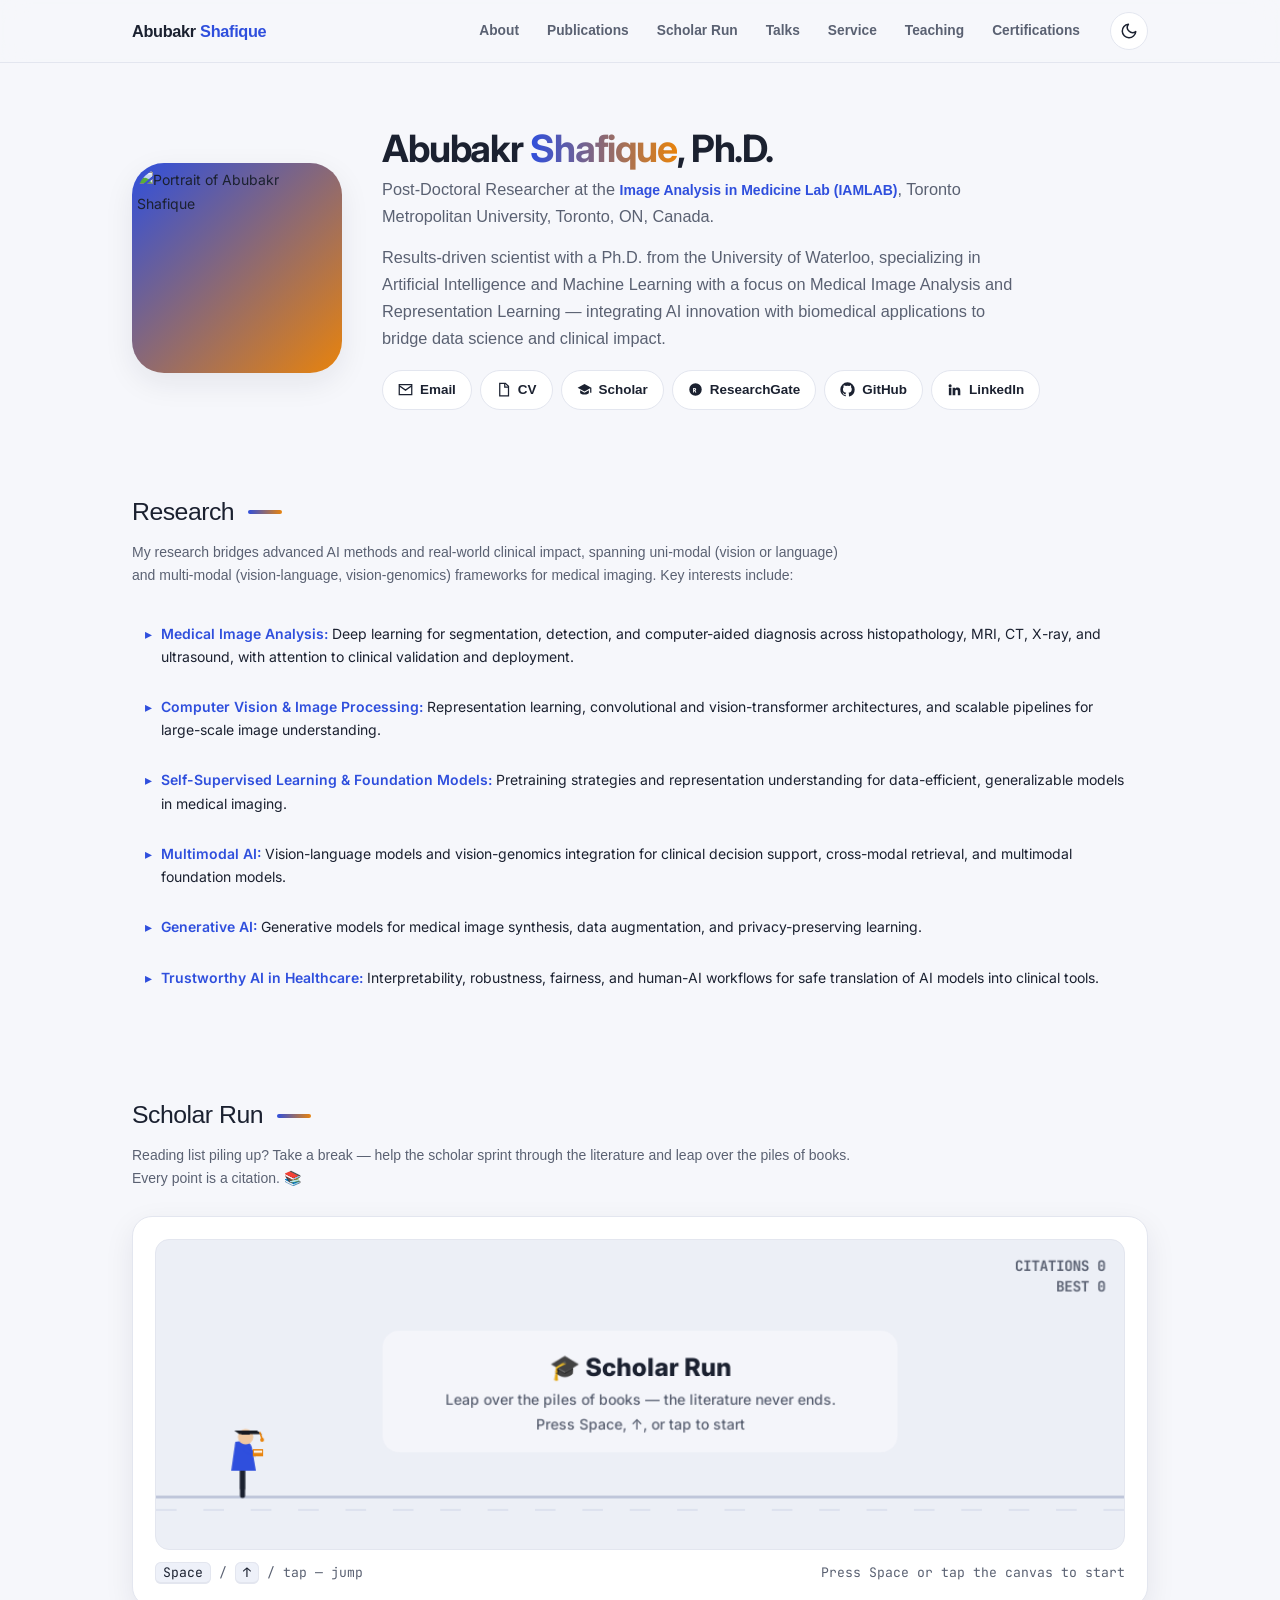
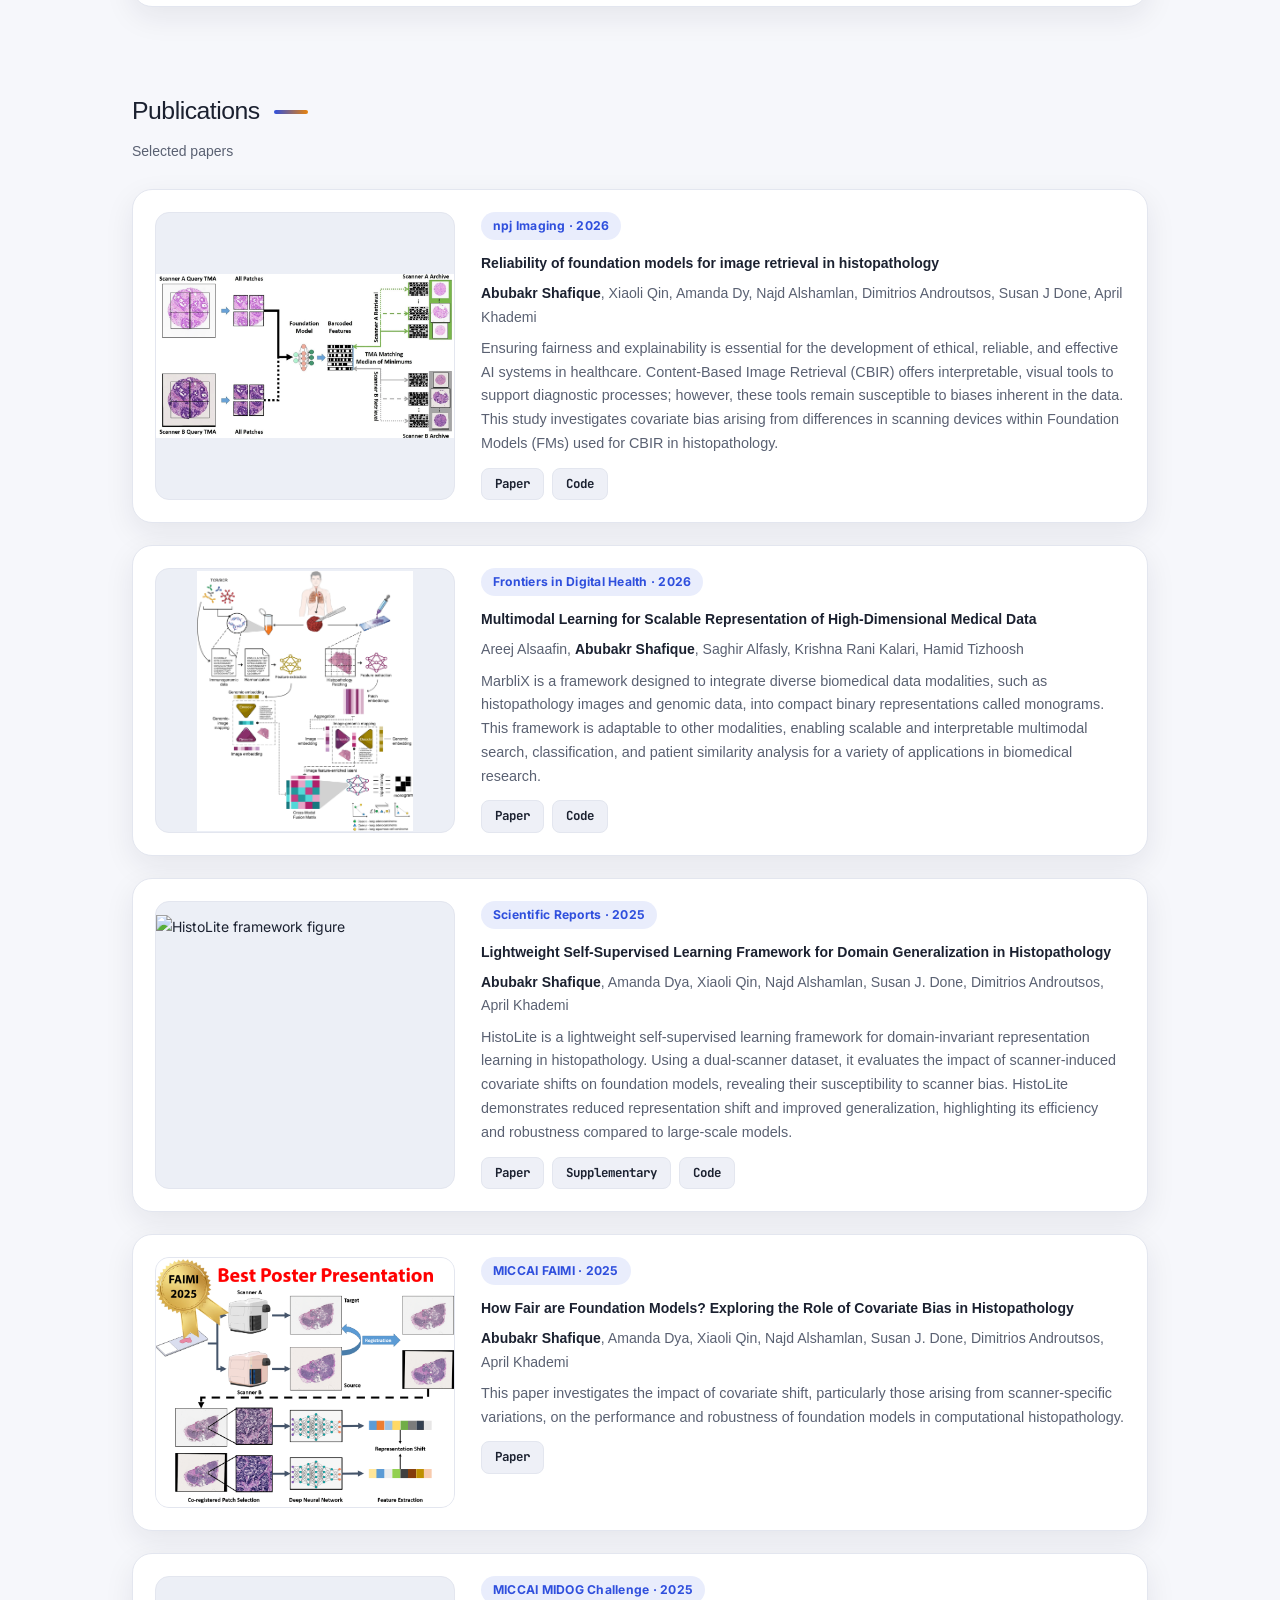
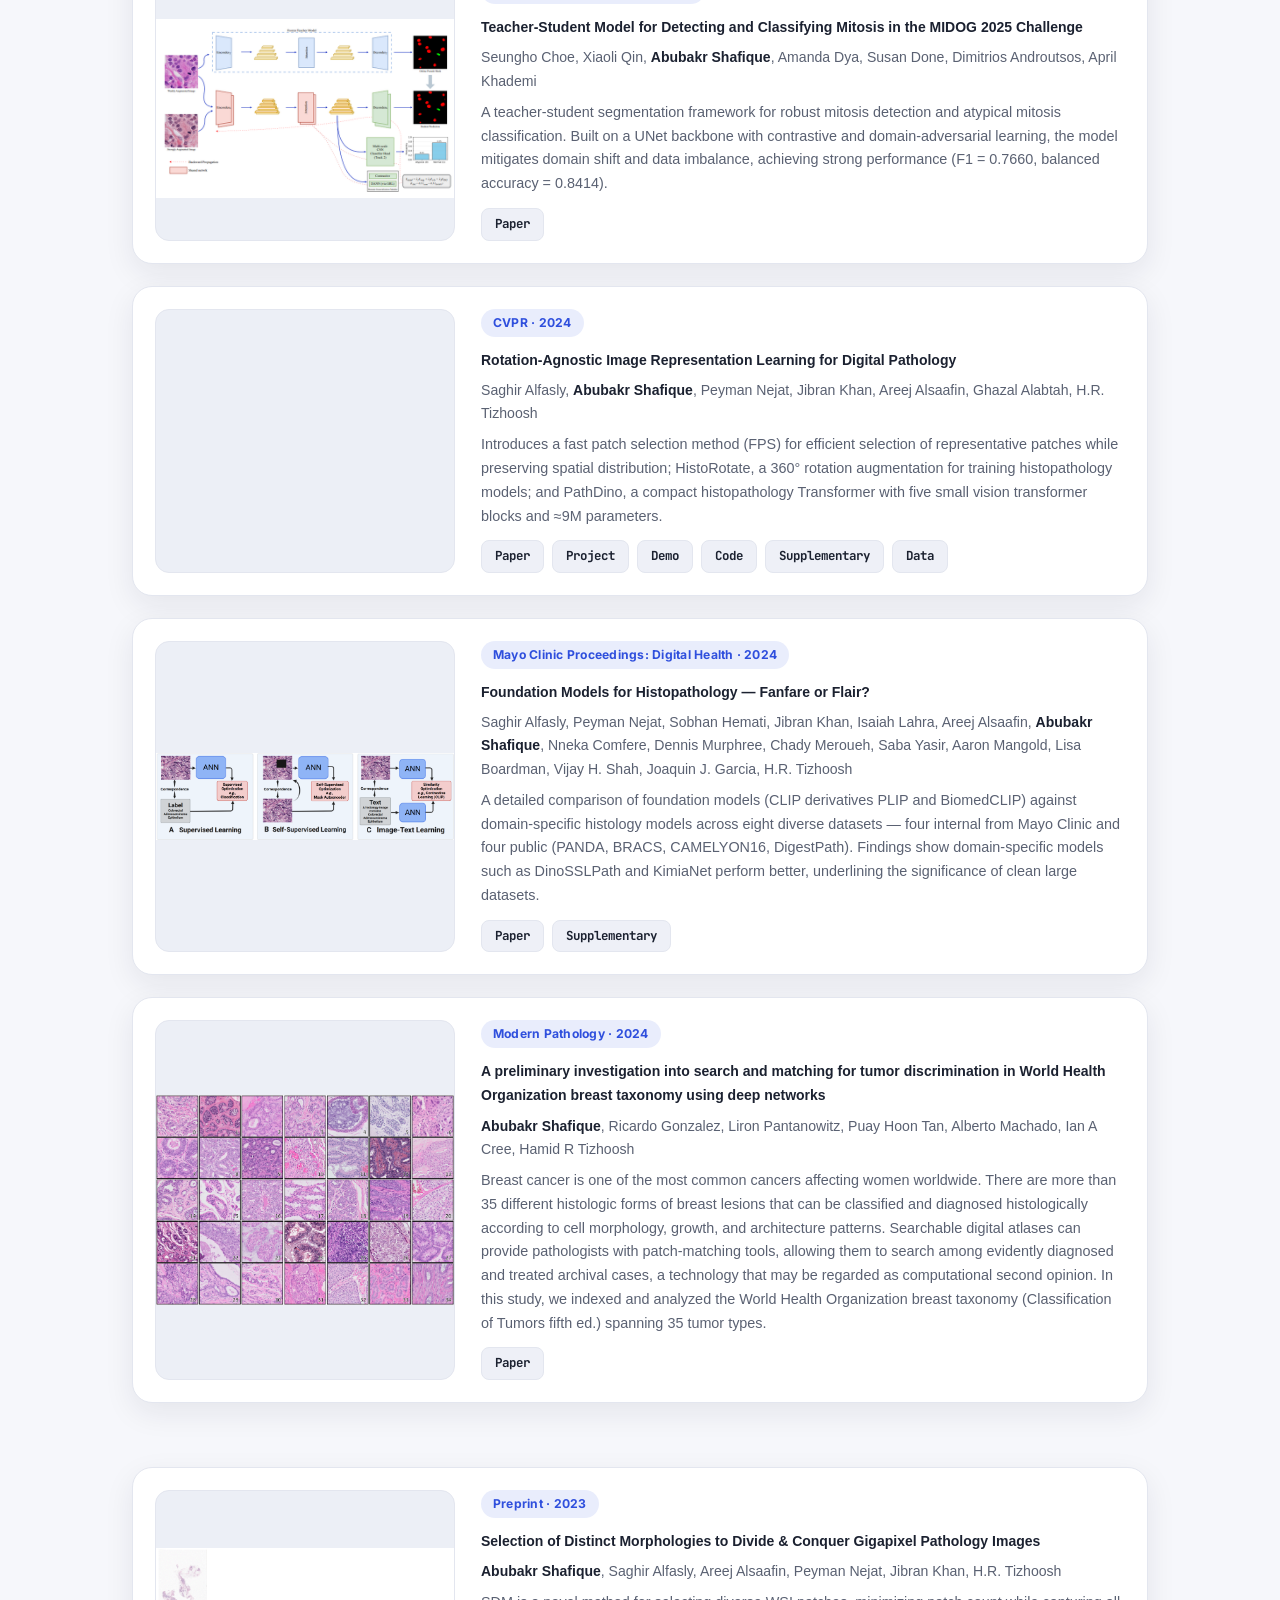
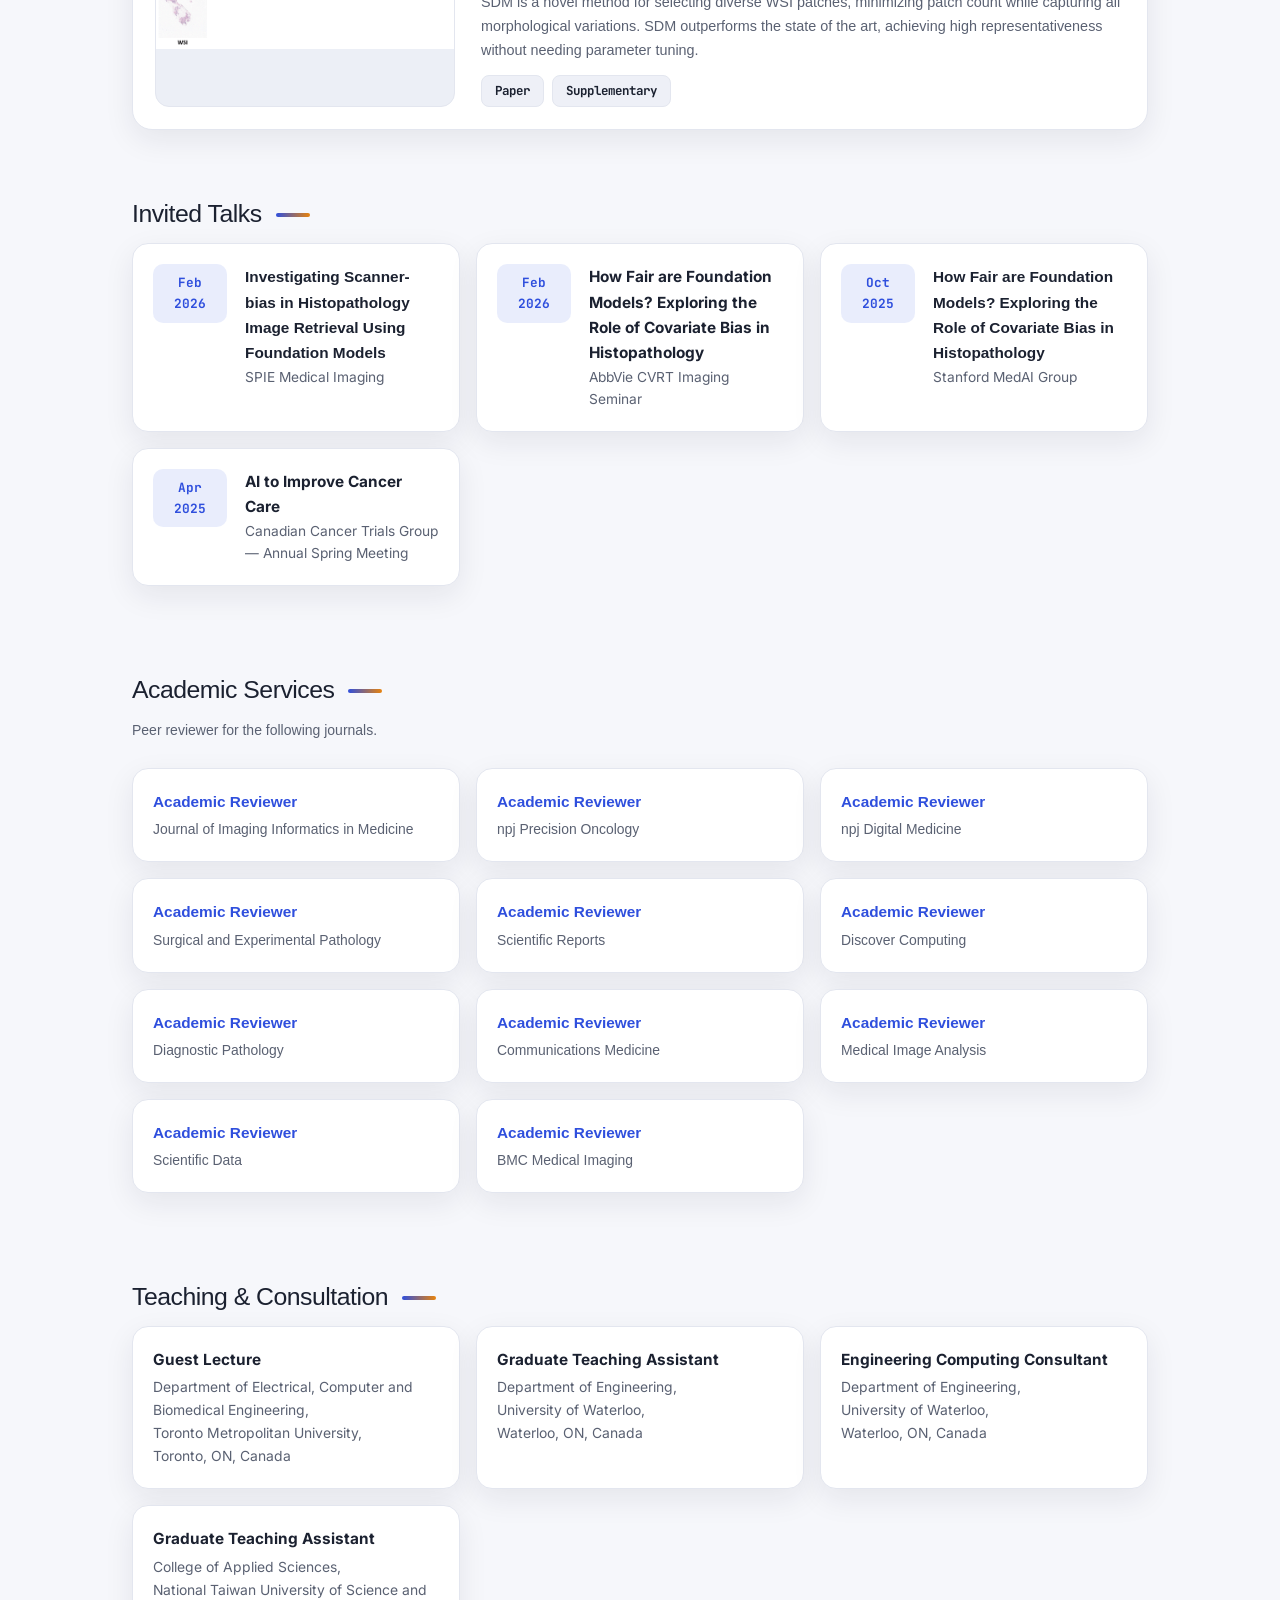
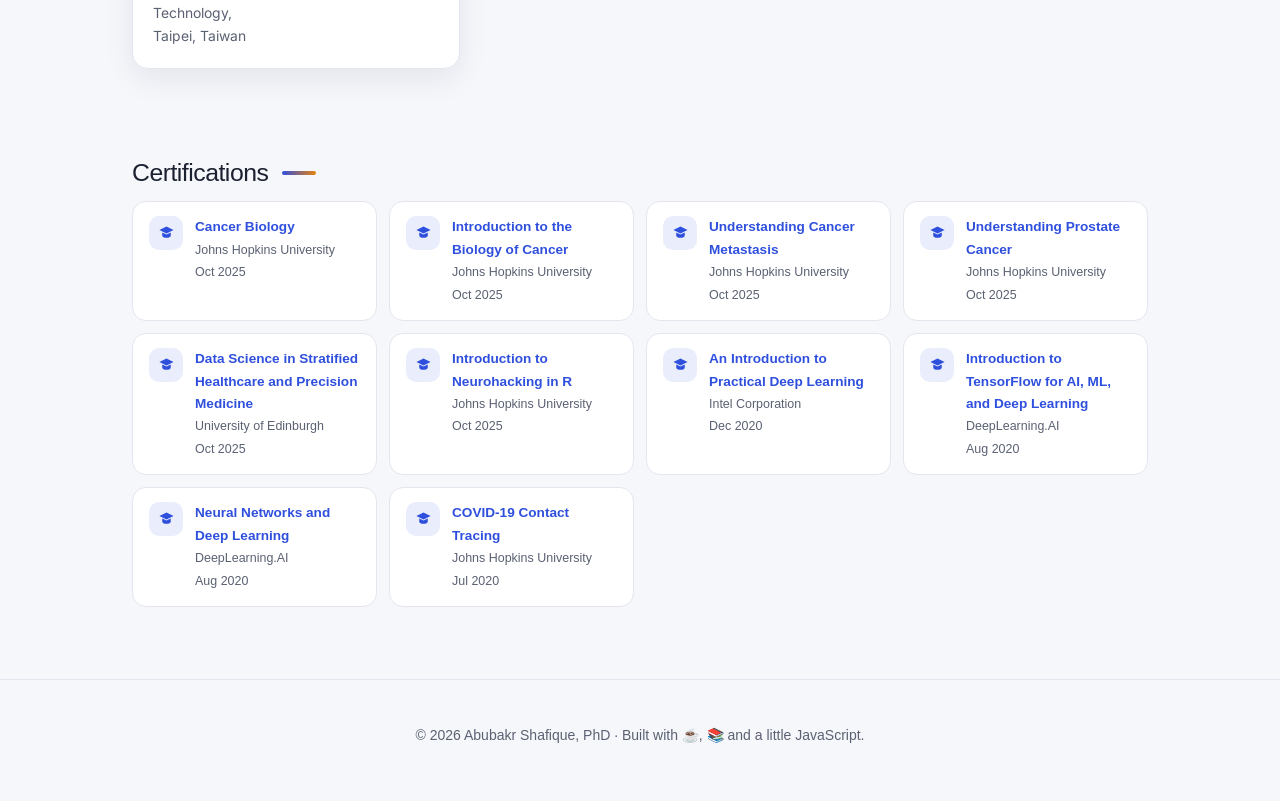
==== commit ba743995: "Update index.html" ====
--- a/index.html
+++ b/index.html
@@ -747,7 +747,7 @@
     <div class="cert-grid">
       <a class="cert reveal" href="https://www.coursera.org/account/accomplishments/specialization/VR14XQN1IG7M">
         <span class="badge-ico"><svg viewBox="0 0 24 24"><path d="M12 2 2 7l10 5 10-5-10-5zm-6 8.5V15c0 1.7 2.7 3 6 3s6-1.3 6-3v-4.5l-6 3-6-3z"/></svg></span>
-        <span><span class="c-name">Cancer Biology (Specialization)</span><span class="c-org"><br>Johns Hopkins University<br>Oct 2025</span></span></a>
+        <span><span class="c-name">Cancer Biology</span><span class="c-org"><br>Johns Hopkins University<br>Oct 2025</span></span></a>
       <a class="cert reveal" href="https://www.coursera.org/account/accomplishments/verify/9N2ZYWKPPDD9">
         <span class="badge-ico"><svg viewBox="0 0 24 24"><path d="M12 2 2 7l10 5 10-5-10-5zm-6 8.5V15c0 1.7 2.7 3 6 3s6-1.3 6-3v-4.5l-6 3-6-3z"/></svg></span>
         <span><span class="c-name">Introduction to the Biology of Cancer</span><span class="c-org"><br>Johns Hopkins University<br>Oct 2025</span></span></a>
@@ -763,9 +763,6 @@
       <a class="cert reveal" href="https://www.coursera.org/account/accomplishments/verify/1XJUPYNJQNU6">
         <span class="badge-ico"><svg viewBox="0 0 24 24"><path d="M12 2 2 7l10 5 10-5-10-5zm-6 8.5V15c0 1.7 2.7 3 6 3s6-1.3 6-3v-4.5l-6 3-6-3z"/></svg></span>
         <span><span class="c-name">Introduction to Neurohacking in R</span><span class="c-org"><br>Johns Hopkins University<br>Oct 2025</span></span></a>
-      <a class="cert reveal" href="https://www.coursera.org/account/accomplishments/verify/LP5N4UEXDD9Q">
-        <span class="badge-ico"><svg viewBox="0 0 24 24"><path d="M12 2 2 7l10 5 10-5-10-5zm-6 8.5V15c0 1.7 2.7 3 6 3s6-1.3 6-3v-4.5l-6 3-6-3z"/></svg></span>
-        <span><span class="c-name">COVID-19 Contact Tracing</span><span class="c-org"><br>Johns Hopkins University<br>Jul 2025</span></span></a>
       <a class="cert reveal" href="https://www.coursera.org/account/accomplishments/verify/QX6YWBQJB7LC">
         <span class="badge-ico"><svg viewBox="0 0 24 24"><path d="M12 2 2 7l10 5 10-5-10-5zm-6 8.5V15c0 1.7 2.7 3 6 3s6-1.3 6-3v-4.5l-6 3-6-3z"/></svg></span>
         <span><span class="c-name">An Introduction to Practical Deep Learning</span><span class="c-org"><br>Intel Corporation<br>Dec 2020</span></span></a>
@@ -775,6 +772,9 @@
       <a class="cert reveal" href="https://www.coursera.org/account/accomplishments/verify/AUPWNCZHB7C8">
         <span class="badge-ico"><svg viewBox="0 0 24 24"><path d="M12 2 2 7l10 5 10-5-10-5zm-6 8.5V15c0 1.7 2.7 3 6 3s6-1.3 6-3v-4.5l-6 3-6-3z"/></svg></span>
         <span><span class="c-name">Neural Networks and Deep Learning</span><span class="c-org"><br>DeepLearning.AI<br>Aug 2020</span></span></a>
+      <a class="cert reveal" href="https://www.coursera.org/account/accomplishments/verify/LP5N4UEXDD9Q">
+        <span class="badge-ico"><svg viewBox="0 0 24 24"><path d="M12 2 2 7l10 5 10-5-10-5zm-6 8.5V15c0 1.7 2.7 3 6 3s6-1.3 6-3v-4.5l-6 3-6-3z"/></svg></span>
+        <span><span class="c-name">COVID-19 Contact Tracing</span><span class="c-org"><br>Johns Hopkins University<br>Jul 2020</span></span></a>
     </div>
   </section>
 
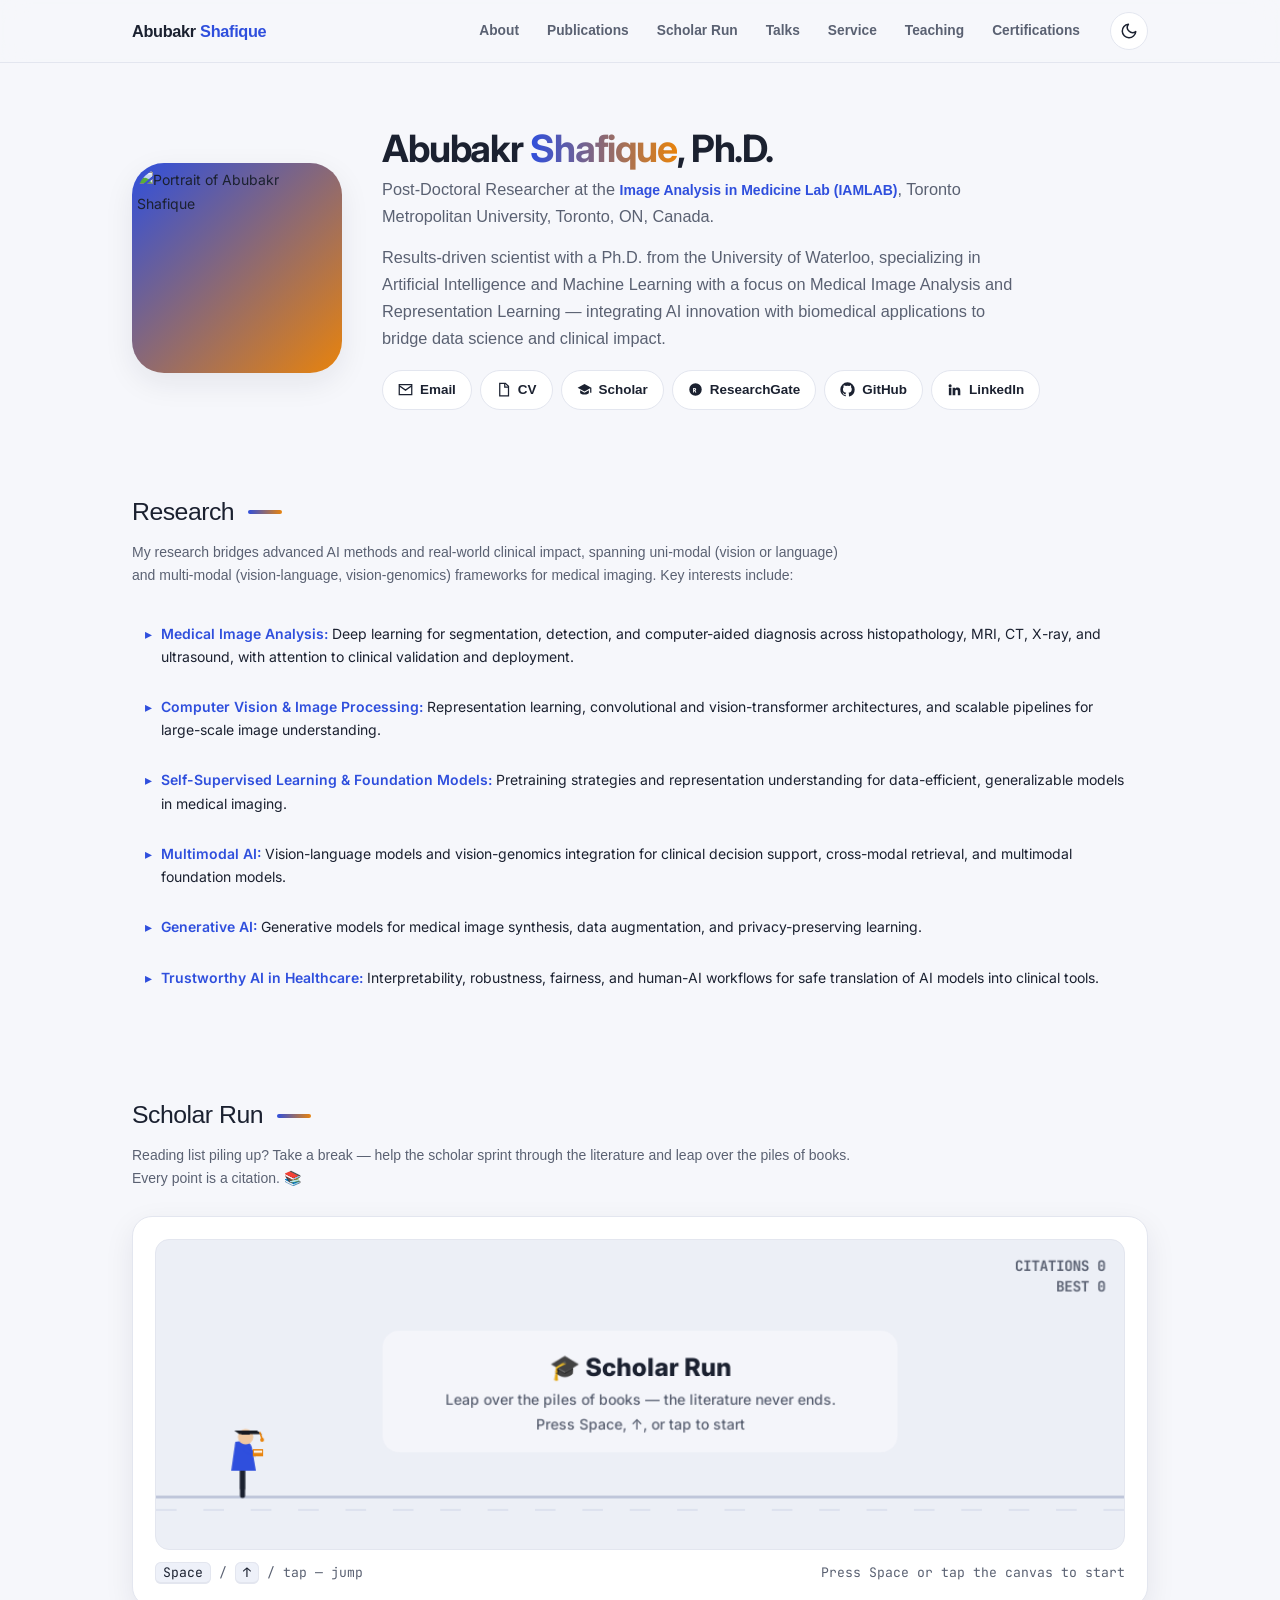
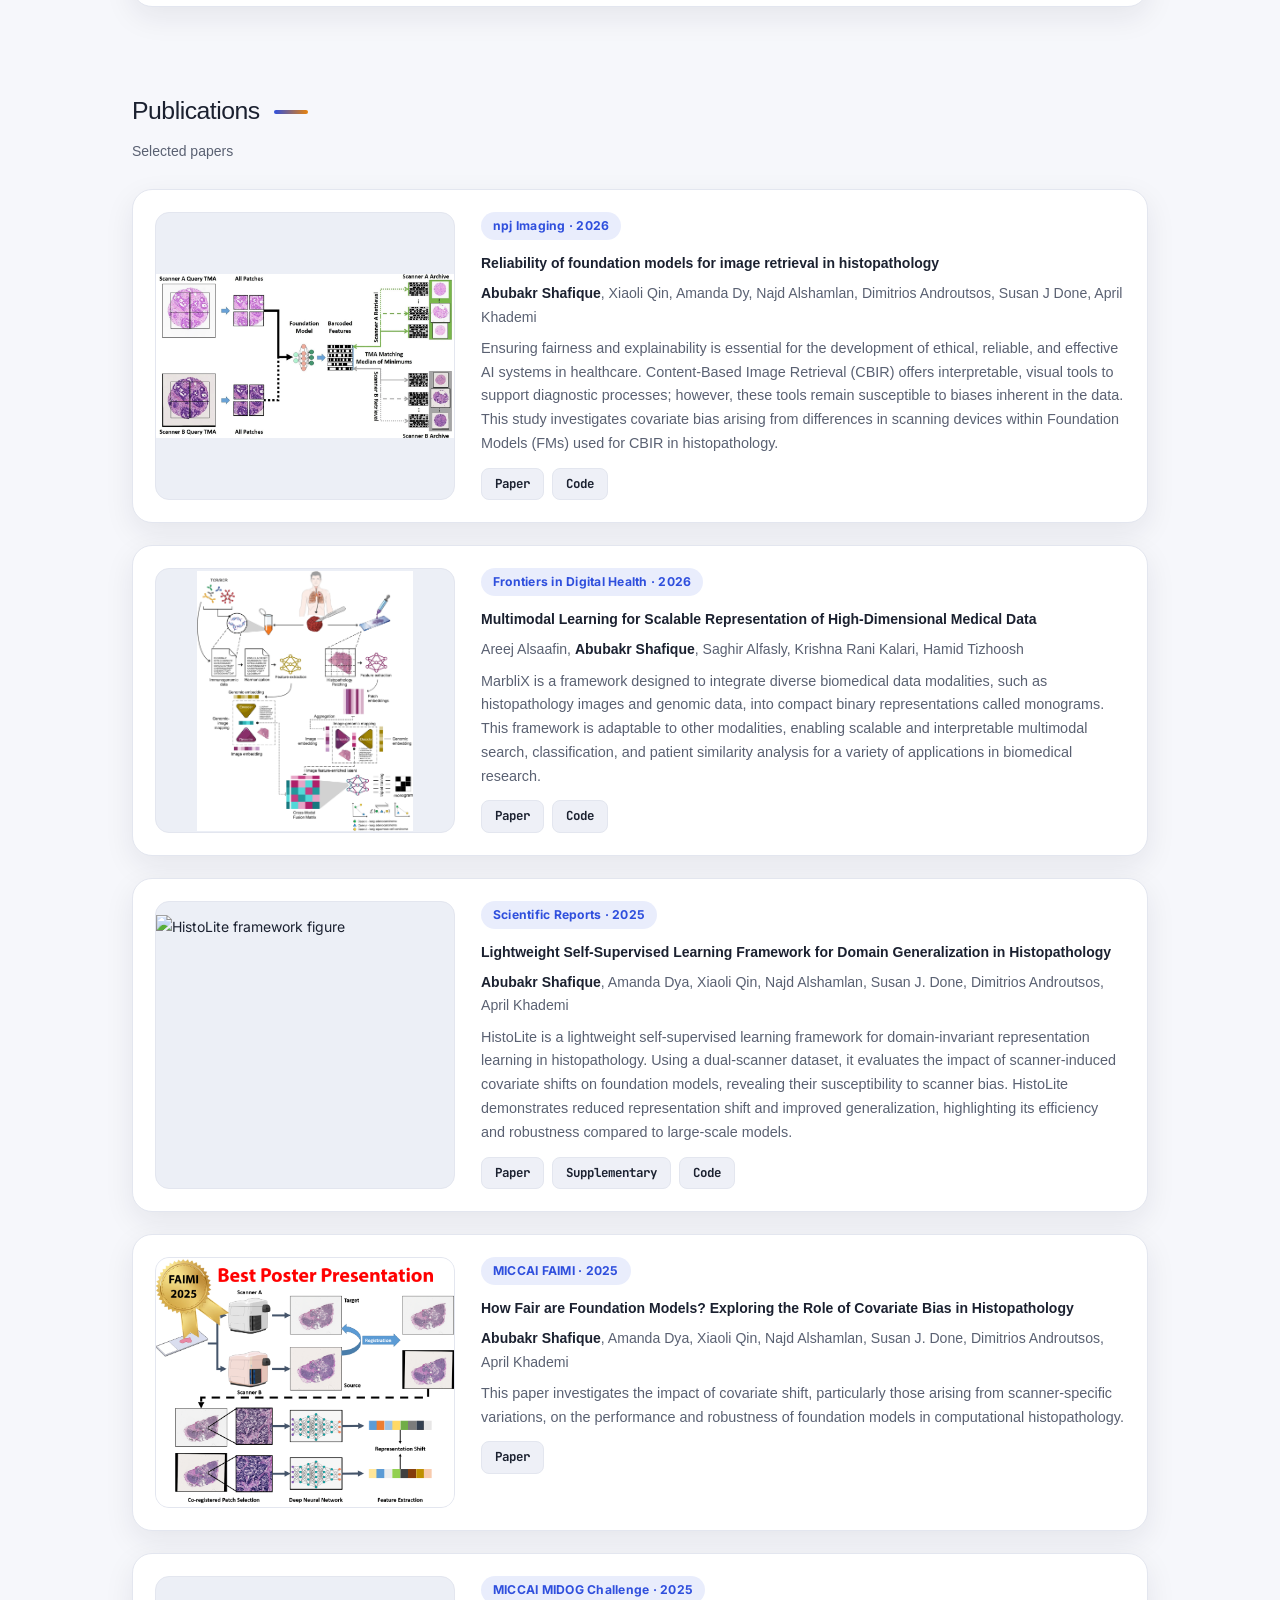
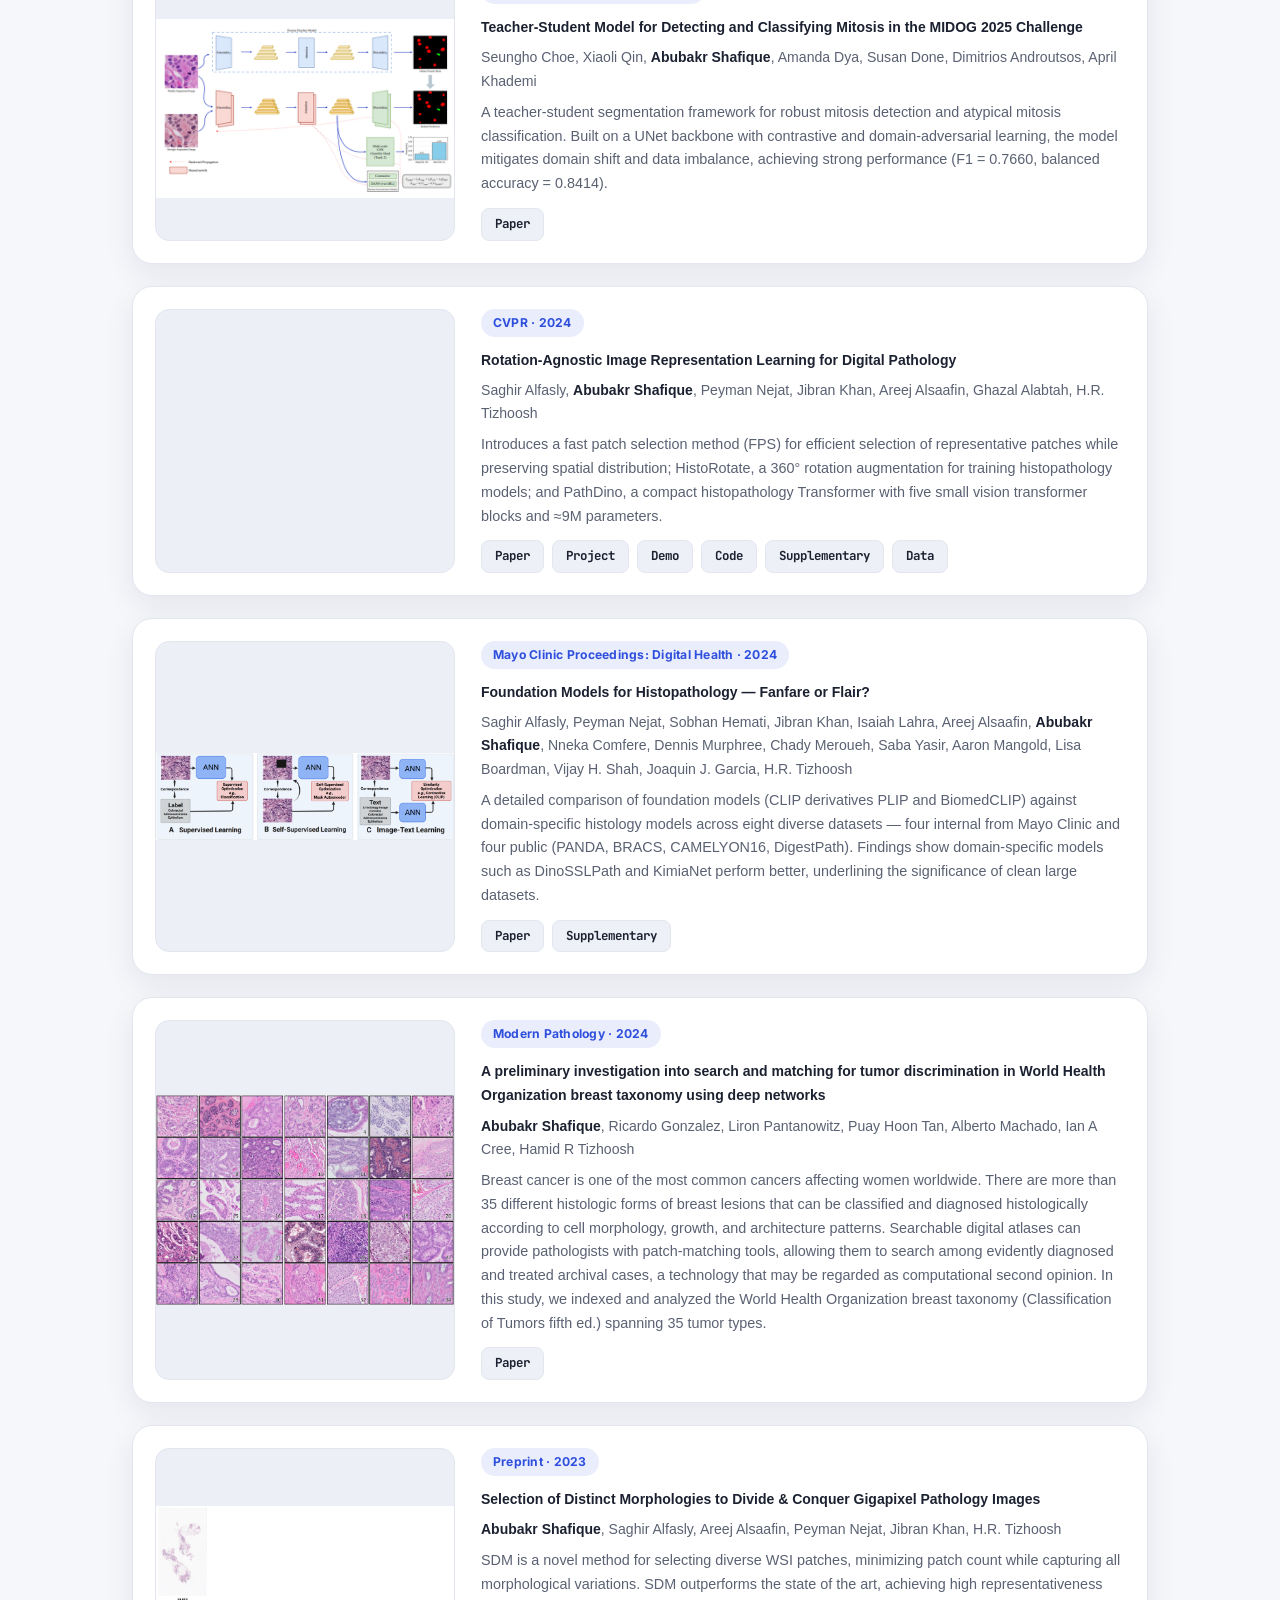
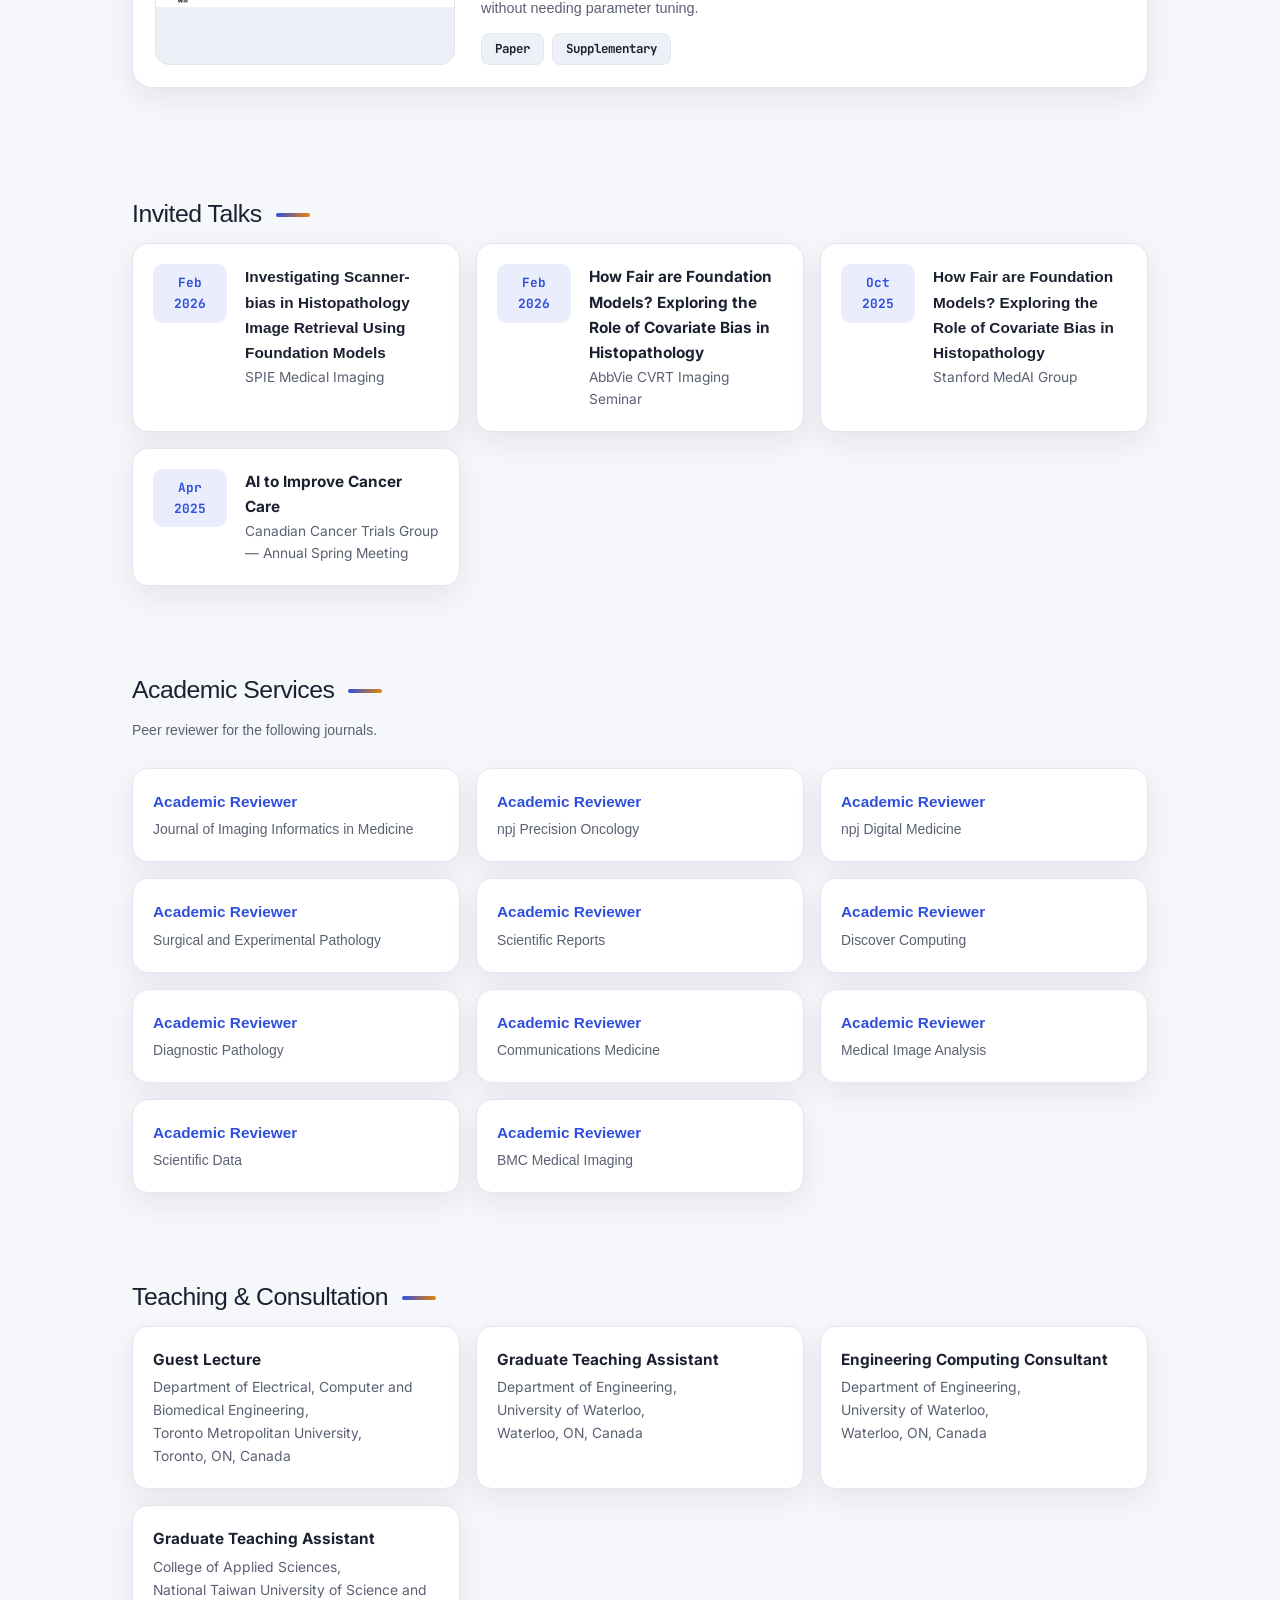
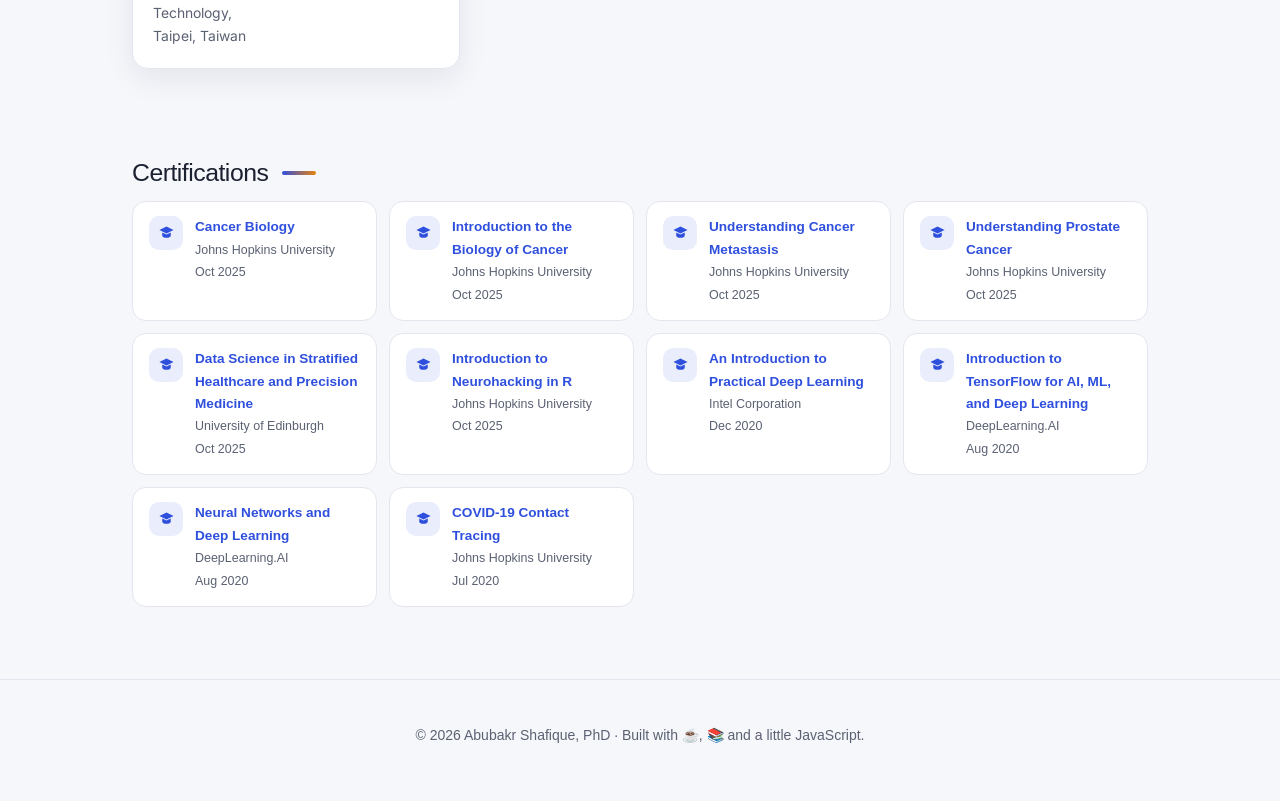
==== commit ae9ae9ab: "Update index.html" ====
--- a/index.html
+++ b/index.html
@@ -630,20 +630,19 @@
       </div>
     </article>
 
-  <!-- WHO -->
-  <article class="pub reveal">
-    <div class="pub-media"><img src="images/WHO.png" alt="WHO BC Subtypes" loading="lazy"></div>
-    <div class="pub-body">
-      <span class="venue">Modern Pathology · 2024</span>
-      <h3><a href="https://www.sciencedirect.com/science/article/pii/S0893395223002867">A preliminary investigation into search and matching for tumor discrimination in World Health Organization breast taxonomy using deep networks</a></h3>
-      <p class="authors"><strong>Abubakr Shafique</strong>, Ricardo Gonzalez, Liron Pantanowitz, Puay Hoon Tan, Alberto Machado, Ian A Cree, Hamid R Tizhoosh</p>
-      <p class="pub-desc">Breast cancer is one of the most common cancers affecting women worldwide. There are more than 35 different histologic forms of breast lesions that can be classified and diagnosed histologically according to cell morphology, growth, and architecture patterns. Searchable digital atlases can provide pathologists with patch-matching tools, allowing them to search among evidently diagnosed and treated archival cases, a technology that may be regarded as computational second opinion. In this study, we indexed and analyzed the World Health Organization breast taxonomy (Classification of Tumors fifth ed.) spanning 35 tumor types.</p>
-      <div class="pub-links">
-        <a href="https://www.sciencedirect.com/science/article/pii/S0893395223002867">Paper</a>
-      </div>
-    </div>
-  </article>
-</section>
+    <!-- WHO -->
+    <article class="pub reveal">
+      <div class="pub-media"><img src="images/WHO.png" alt="WHO BC Subtypes" loading="lazy"></div>
+      <div class="pub-body">
+        <span class="venue">Modern Pathology · 2024</span>
+        <h3><a href="https://www.sciencedirect.com/science/article/pii/S0893395223002867">A preliminary investigation into search and matching for tumor discrimination in World Health Organization breast taxonomy using deep networks</a></h3>
+        <p class="authors"><strong>Abubakr Shafique</strong>, Ricardo Gonzalez, Liron Pantanowitz, Puay Hoon Tan, Alberto Machado, Ian A Cree, Hamid R Tizhoosh</p>
+        <p class="pub-desc">Breast cancer is one of the most common cancers affecting women worldwide. There are more than 35 different histologic forms of breast lesions that can be classified and diagnosed histologically according to cell morphology, growth, and architecture patterns. Searchable digital atlases can provide pathologists with patch-matching tools, allowing them to search among evidently diagnosed and treated archival cases, a technology that may be regarded as computational second opinion. In this study, we indexed and analyzed the World Health Organization breast taxonomy (Classification of Tumors fifth ed.) spanning 35 tumor types.</p>
+        <div class="pub-links">
+          <a href="https://www.sciencedirect.com/science/article/pii/S0893395223002867">Paper</a>
+        </div>
+      </div>
+    </article>
 
     <!-- SDM -->
     <article class="pub reveal">
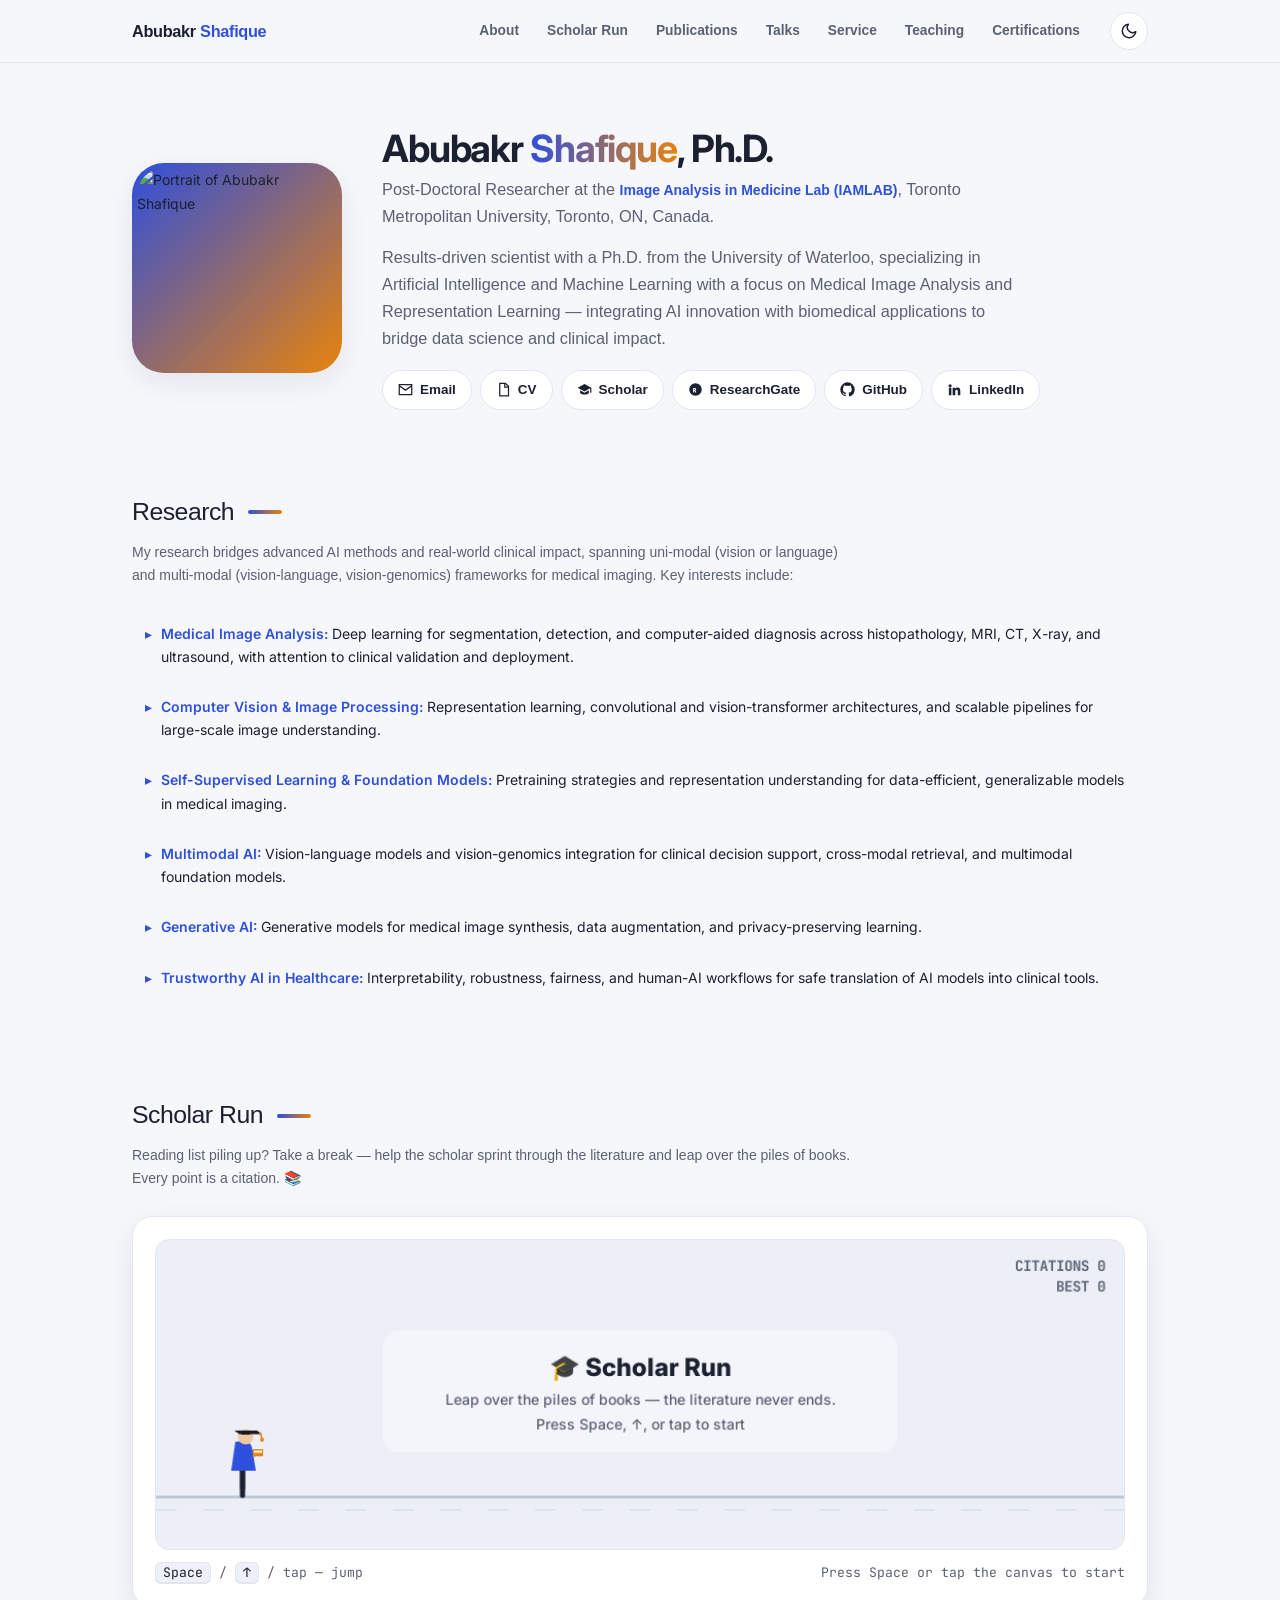
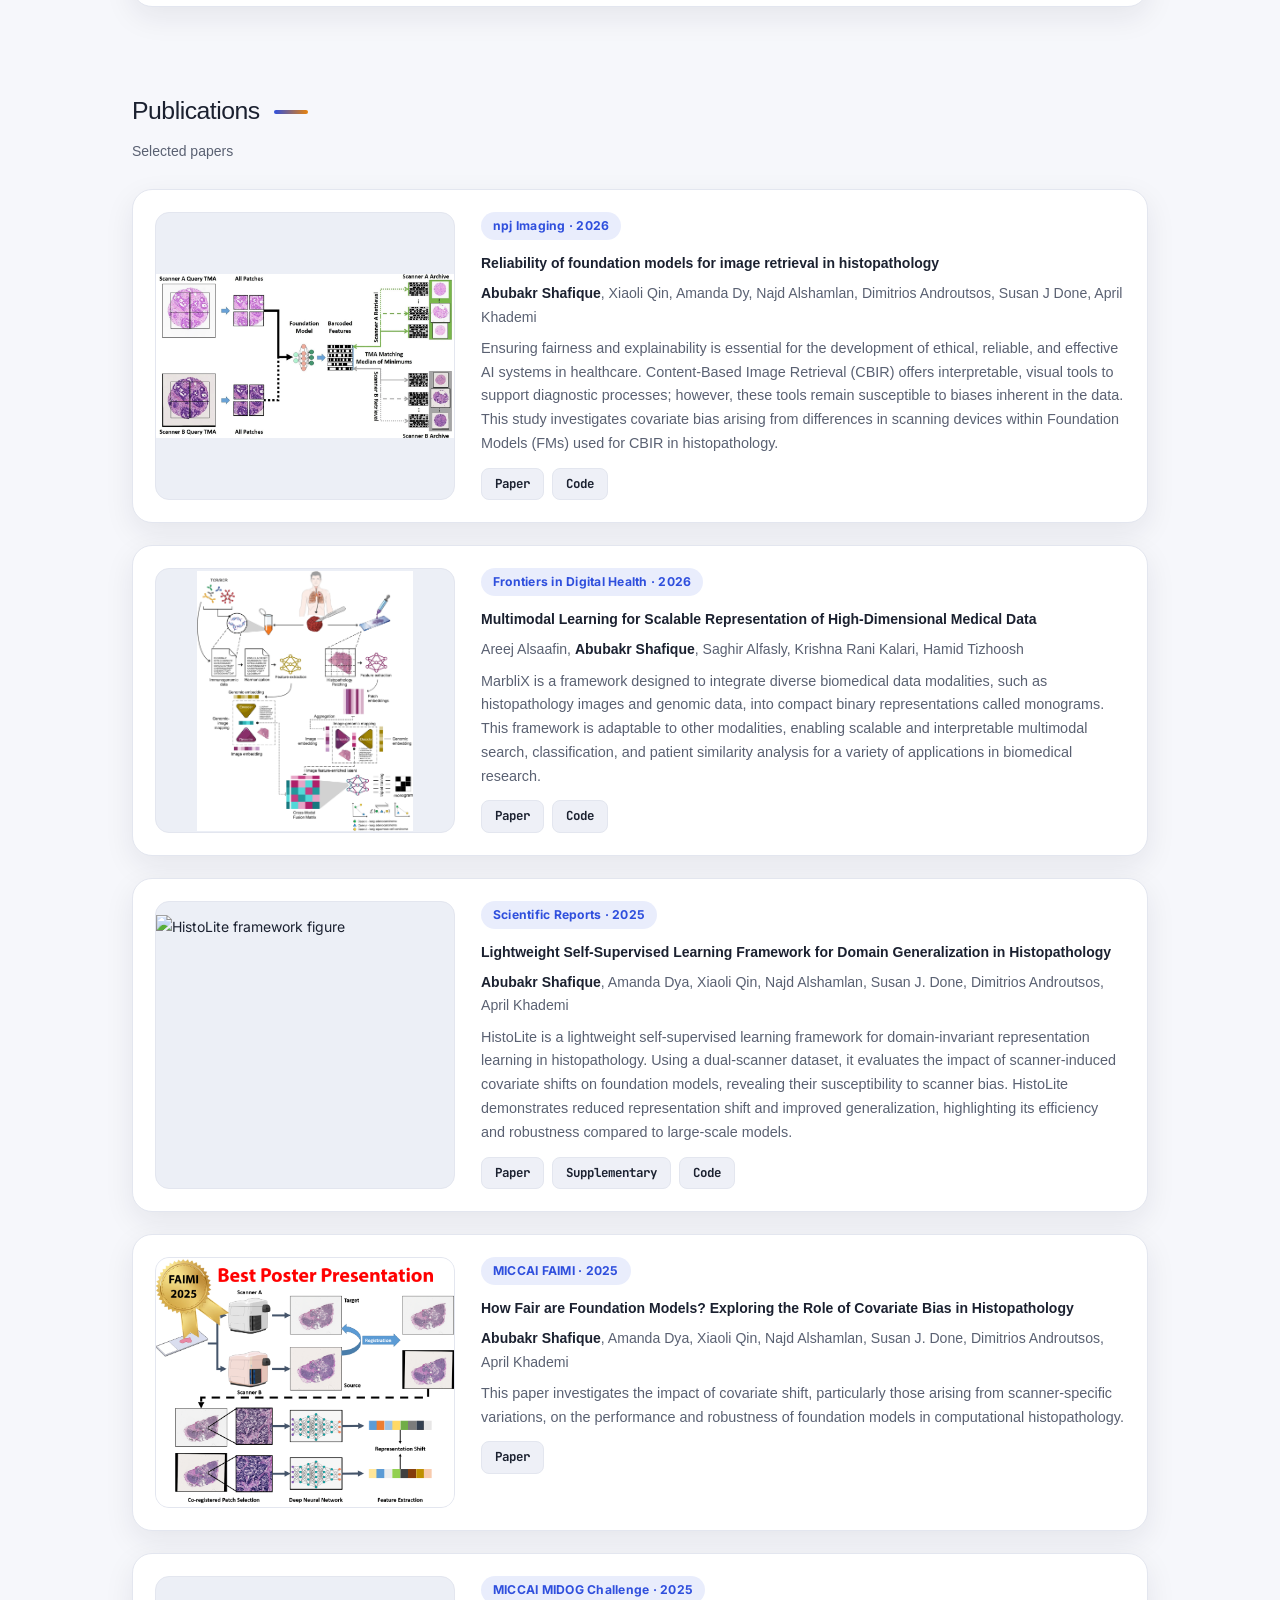
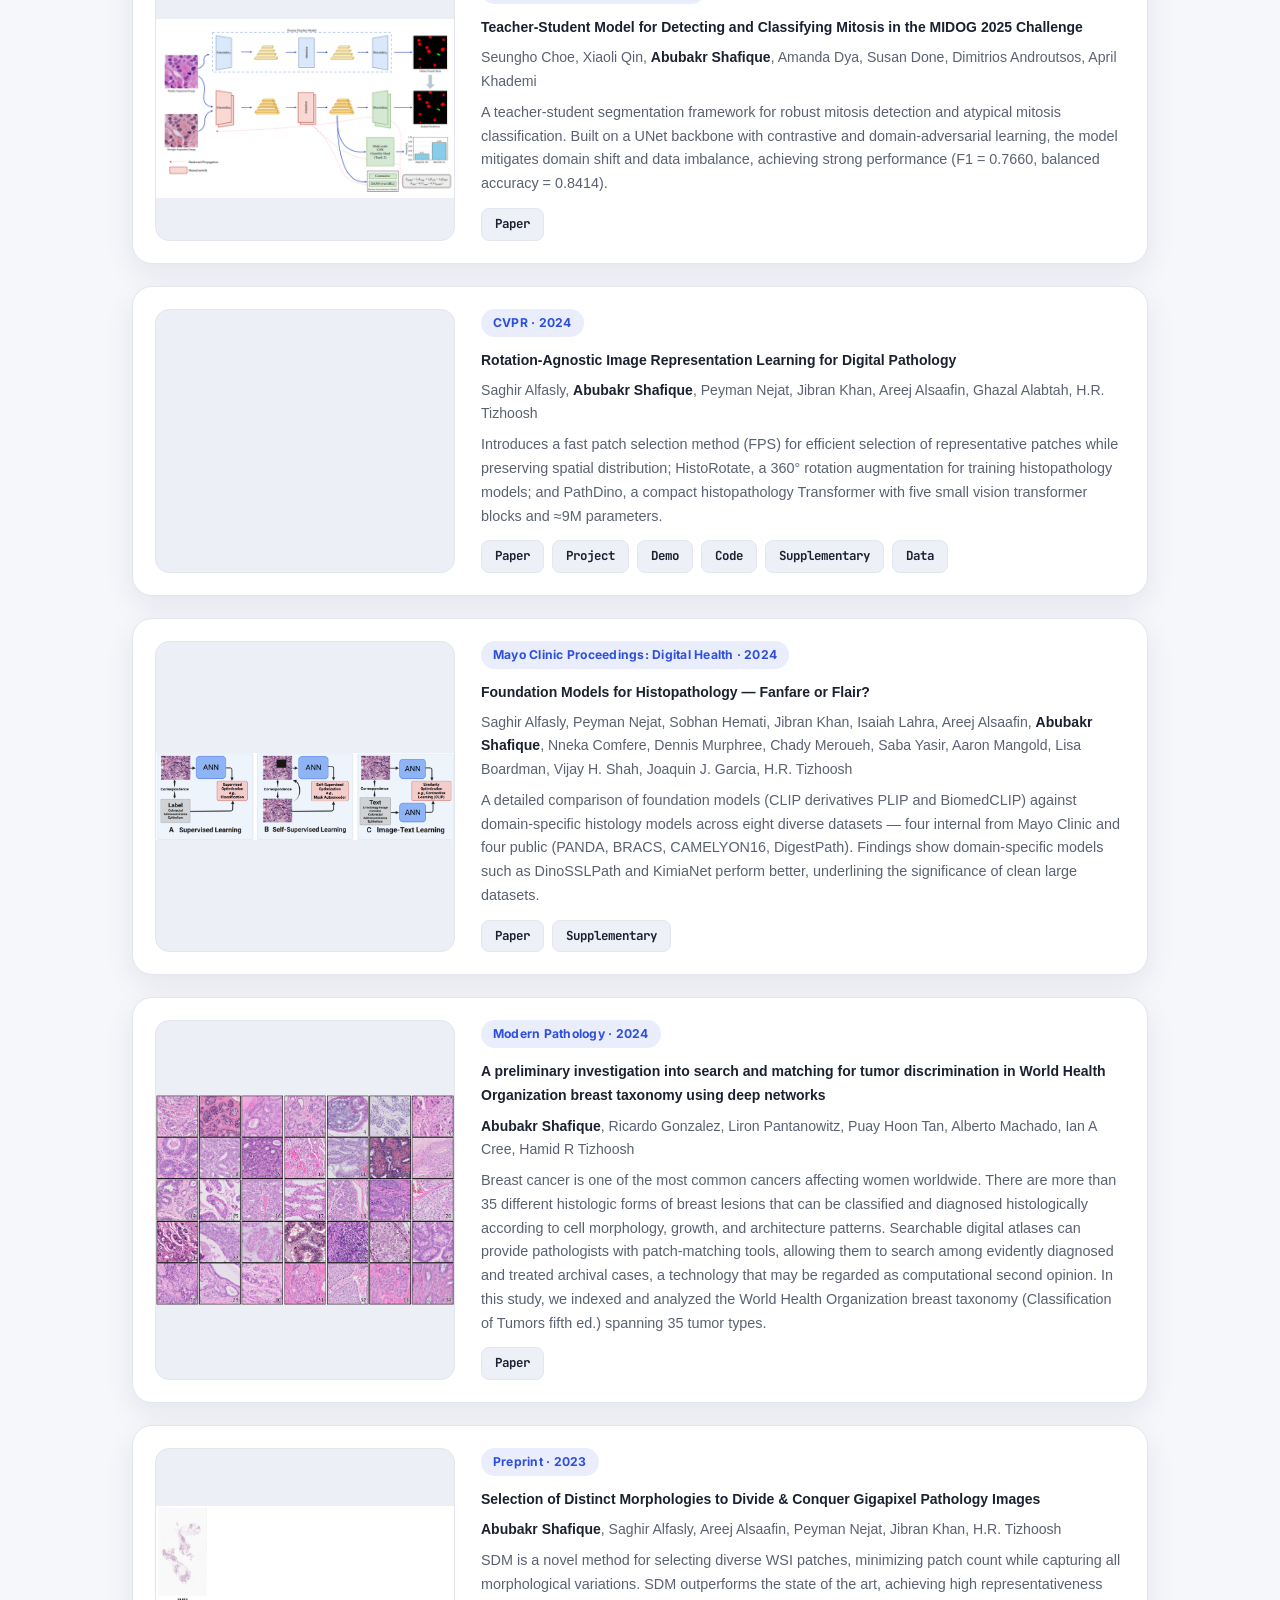
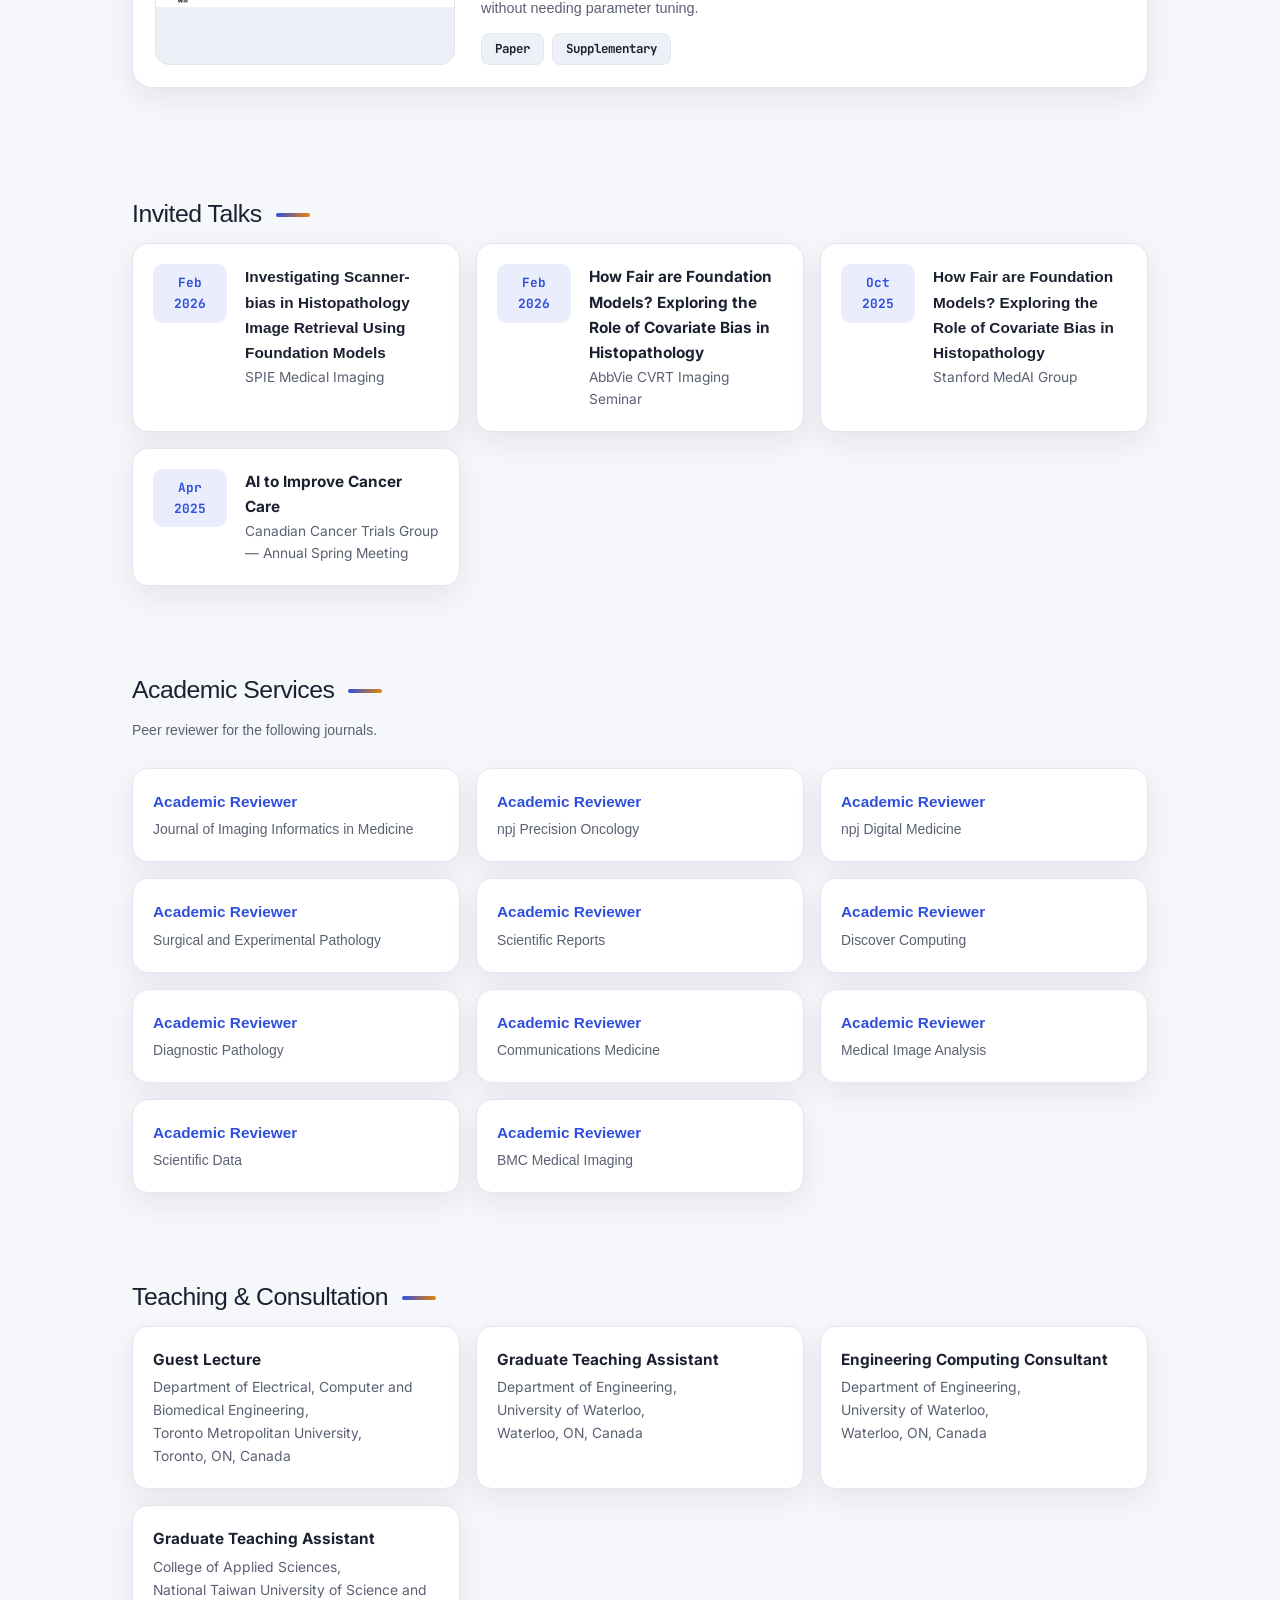
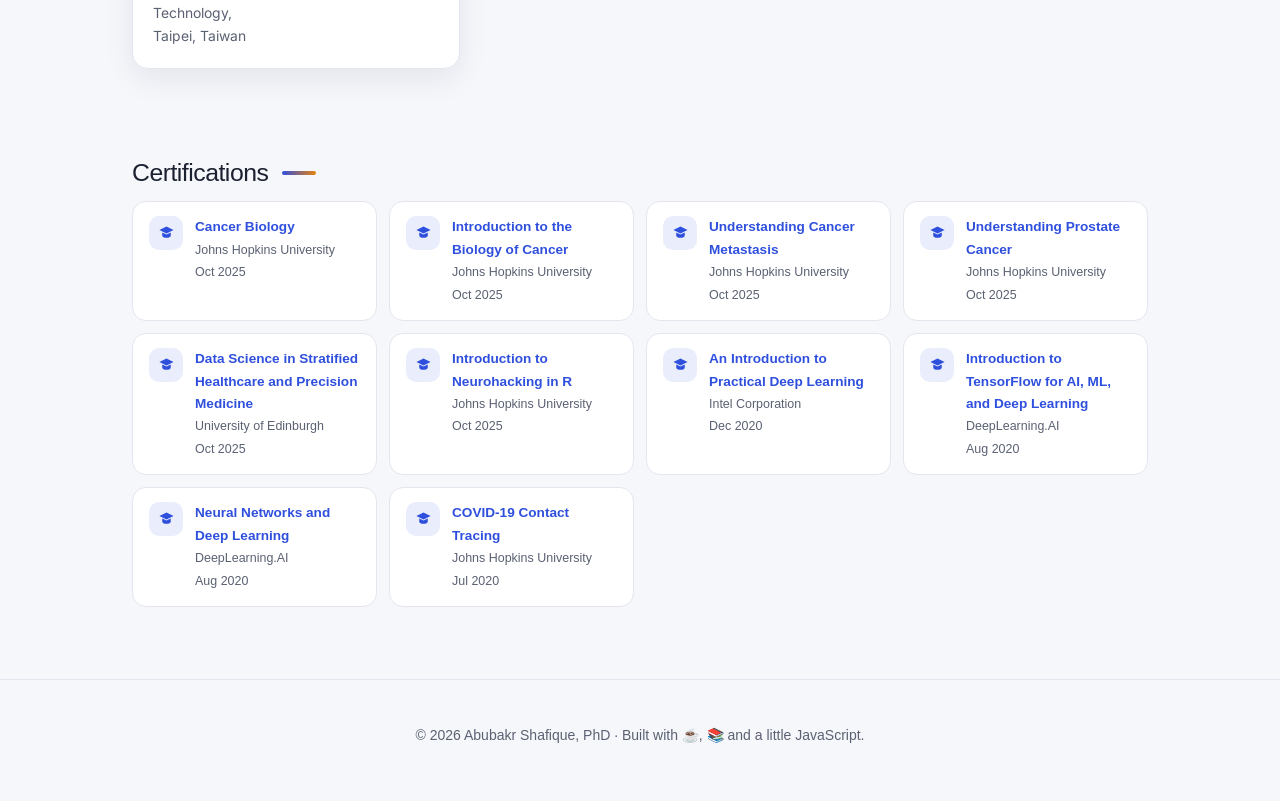
==== commit ef9e55bb: "Update index.html" ====
--- a/index.html
+++ b/index.html
@@ -421,8 +421,8 @@
     <a class="brand" href="#top">Abubakr <span>Shafique</span></a>
     <div class="nav-links">
       <a href="#about">About</a>
+      <a href="#game">Scholar&nbsp;Run</a>
       <a href="#publications">Publications</a>
-      <a href="#game">Scholar&nbsp;Run</a>
       <a href="#talks">Talks</a>
       <a href="#service">Service</a>
       <a href="#teaching">Teaching</a>
